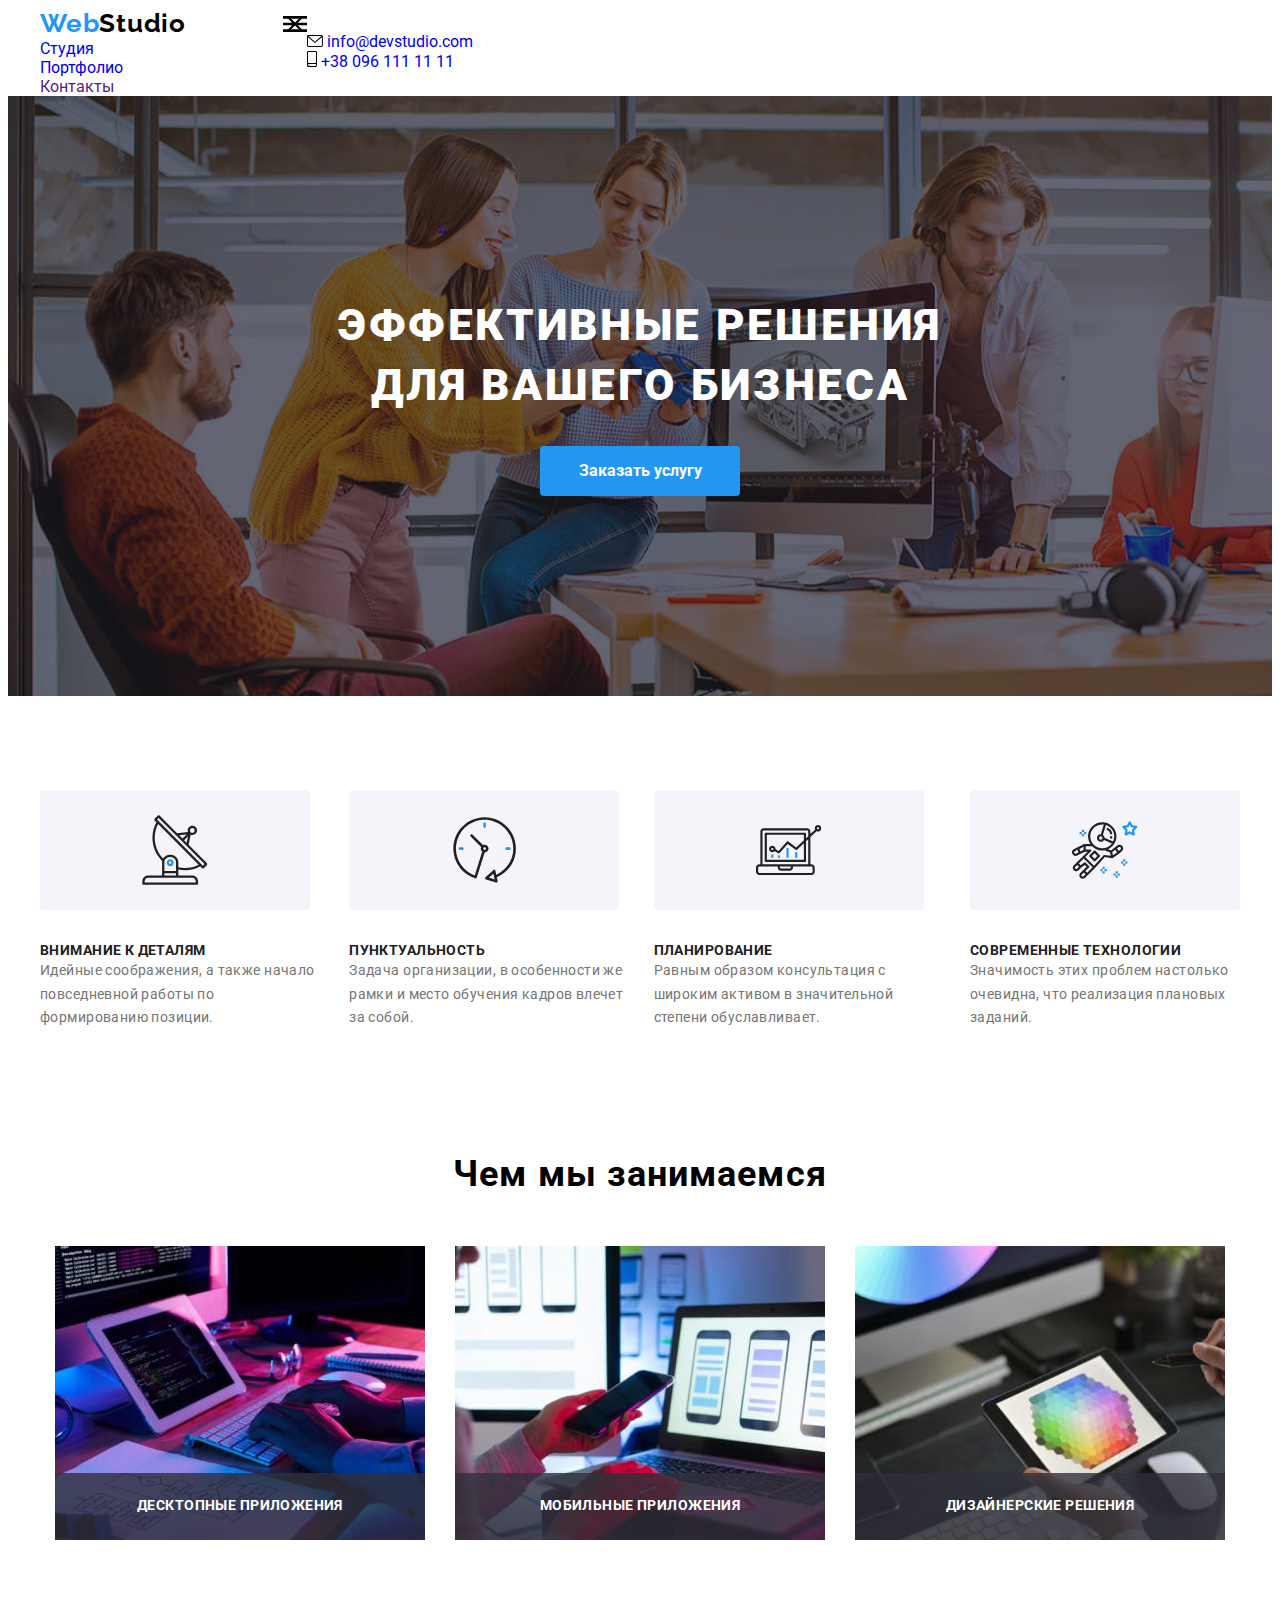
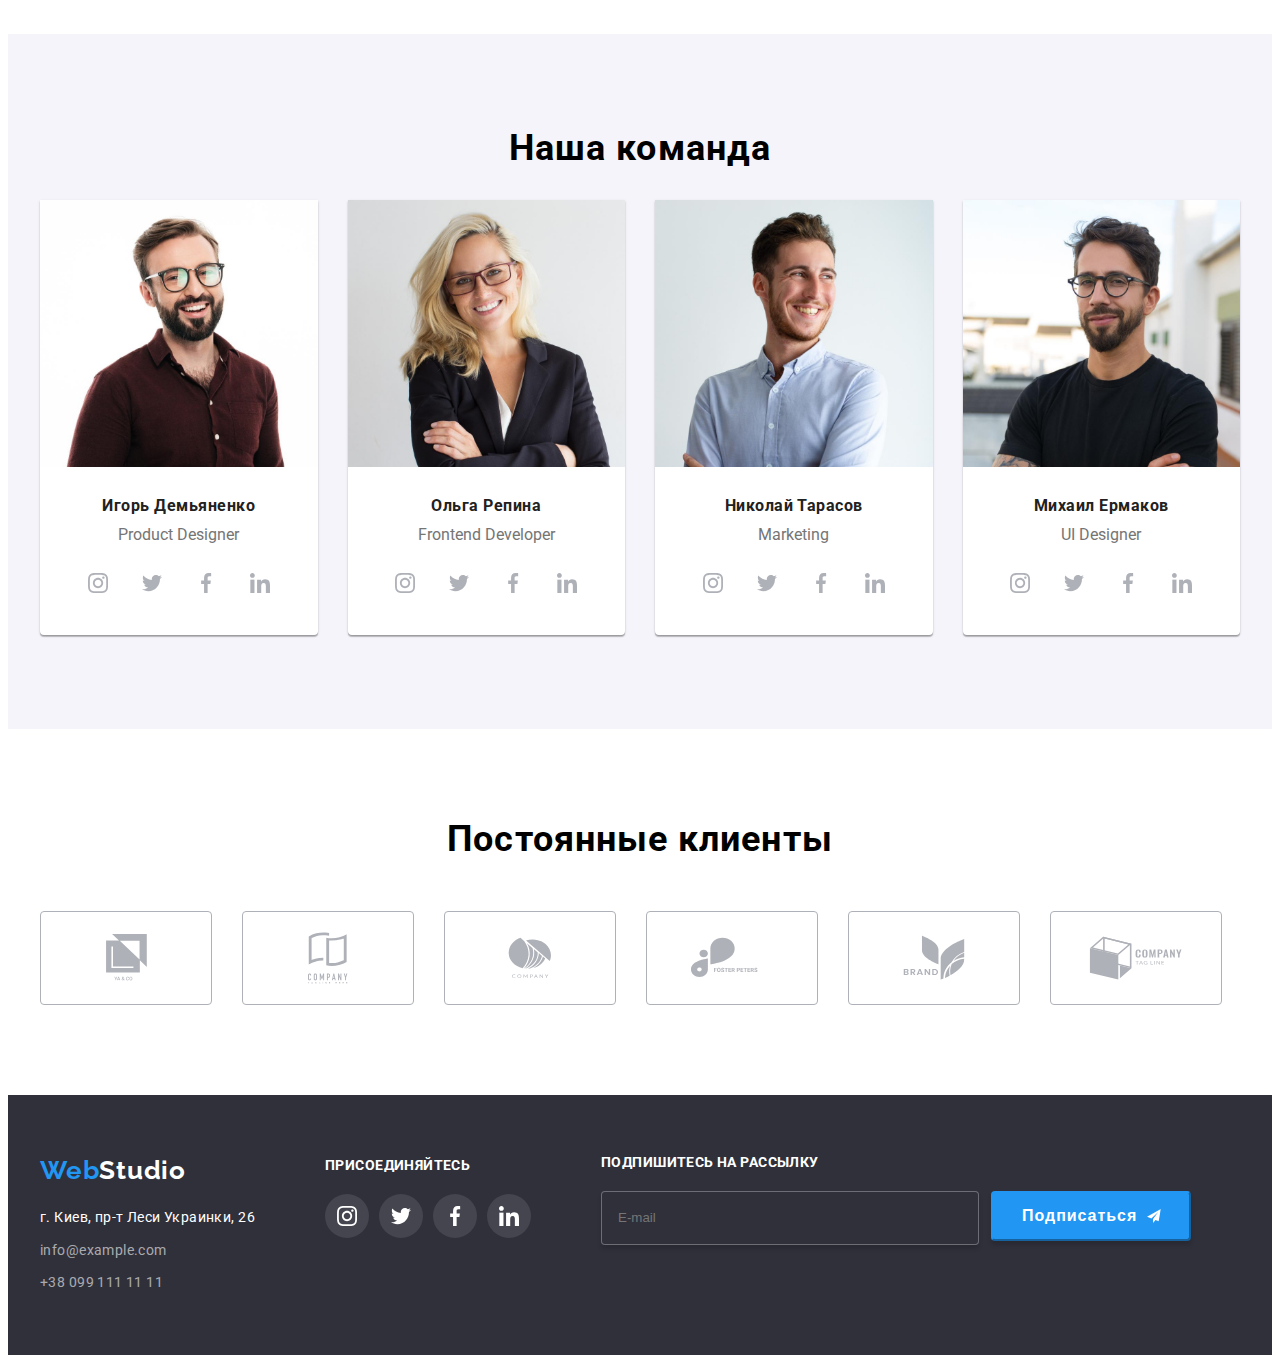
==== index.html @ 3cf82d24 "coding" ====
<!DOCTYPE html>
<html lang="ru">
<head>
    <meta charset="UTF-8">
    <meta http-equiv="X-UA-Compatible" content="IE=edge">
    <meta name="viewport" content="width=device-width, initial-scale=1.0">
    <title>Document</title>
    <link rel="preconnect" href="https://fonts.googleapis.com">
    <link rel="preconnect" href="https://fonts.gstatic.com" crossorigin>
    <link href="https://fonts.googleapis.com/css2?family=Raleway:wght@700&family=Roboto:wght@400;500;700;900&display=swap" rel="stylesheet">
    <link rel="stylesheet" href="https://cdnjs.cloudflare.com/ajax/libs/modern-normalize/1.1.0/modern-normalize.min.css" integrity="sha512-wpPYUAdjBVSE4KJnH1VR1HeZfpl1ub8YT/NKx4PuQ5NmX2tKuGu6U/JRp5y+Y8XG2tV+wKQpNHVUX03MfMFn9Q==" crossorigin="anonymous" referrerpolicy="no-referrer" />
    <link rel="stylesheet" href="./css/main.min.css">
</head>
<body>
    <header class="header">
        <div class="container">
        <nav class="navigation">
            <a href="" class="logo link">Web<span class="logo__part">Studio</span></a>
            <button type="button" class="menu-button open">
                <svg width="24" height="16" aria-label="Переключатель мобильного меню">
                    <use class="icon-cross" href="./images/symbol-defs.svg#icon-close-vector"></use>
                    <use class="icon-menu" href="./images/symbol-defs.svg#icon-menu"></use>
                </svg>
            </button>
            <ul class="site list">
                <li class="site__item"><a href="./index.html" class="current link">Студия</a></li>
                <li class="site__item"><a href="./portfolio.html" class="site__link link">Портфолио</a></li>
                <li class="site__item"><a href="" class="site__link link ">Контакты</a></li>
            </ul>
        </nav>
        <ul class="contact list">
            <li class="contact__item"><a href="mailto:info@devstudio.com" class="contact__link link">
                <svg class="contact__icon" width="16" height="12">
                    <use href="./images/symbol-defs.svg#icon-envelope-hover"></use>
                </svg>      
                info@devstudio.com</a></li>
            <li class="contact__item"><a href="tel:+380961111111" class="contact__link link">
                <svg class="contact__icon" width="10" height="16">
                    <use href="./images/symbol-defs.svg#icon-smartphone"></use>
                </svg> 
                +38 096 111 11 11</a></li>
        </ul>
    </div>
    </header>
    <main class="main">
        <section class="banner section">
            <div class="container banner__content">
                <h1 class="banner__title">Эффективные решения для вашего бизнеса</h1>
                <button type="button" class="ban-button" data-modal-open>Заказать услугу</button>
            </div>
        </section>
        <section class="benefit-section section">
            <div class="container">
                <ul class="benefits list">
                    <li class="benefits__item">
                      <div class="icon-ben">
                        <svg class="icon-ben__icon" width="65.32" height="70">
                            <use href="./images/symbol-defs.svg#icon-Group-1"></use>
                        </svg>
                      </div>
                        <h3 class="benefits__title"> Внимание к деталям</h3> 
                        <p class="benefits__description">Идейные соображения, а также начало повседневной работы по формированию позиции.</p>
                    </li>
                    <li class="benefits__item">
                        <div class="icon-ben">
                            <svg class="icon-ben__icon" width="65.32" height="70">
                                <use href="./images/symbol-defs.svg#icon-clock-1-1-1"></use>
                            </svg>
                          </div>
                        <h3 class="benefits__title">Пунктуальность</h3>
                        <p class="benefits__description">Задача организации, в особенности же рамки и место обучения кадров влечет за собой.</p>
                    </li>
                    <li class="benefits__item">
                        <div class="icon-ben">
                            <svg class="icon-ben__icon" width="65.32" height="70">
                                <use href="./images/symbol-defs.svg#icon-diagram-1-3-2"></use>
                            </svg>
                          </div>
                        <h3 class="benefits__title">Планирование</h3>
                        <p class="benefits__description">Равным образом консультация с широким активом в значительной степени обуславливает.</p>
                    </li>
                    <li class="benefits__item">
                        <div class="icon-ben">
                            <svg class="icon-ben__icon" width="65.32" height="70">
                                <use href="./images/symbol-defs.svg#icon-astronaut-1-2-1"></use>
                            </svg>
                          </div>
                        <h3 class="benefits__title">Современные технологии</h3>
                        <p class="benefits__description">Значимость этих проблем настолько очевидна, что реализация плановых заданий.</p>
                    </li>
                </ul>
            </div>
        </section>
        <section class="working-area section">
            <div class="container">
                <h2 class="working-area__title">Чем мы занимаемся</h2>
                <ul class="work list">
                    <li class="work__item"><img src="./images/about_img_1.jpg" alt="Work photo" width="370">
                    <p class="work__text">
                        ДЕСКТОПНЫЕ ПРИЛОЖЕНИЯ
                    </p>
                    </li>
                    <li class="work__item"><img src="./images/about_img_2.jpg" alt="Work photo" width="370">
                        <p class="work__text">
                            МОБИЛЬНЫЕ ПРИЛОЖЕНИЯ
                        </p>
                    </li>
                    <li class="work__item"><img src="./images/about_img_3.jpg" alt="Work photo" width="370">
                        <p class="work__text">
                            ДИЗАЙНЕРСКИЕ РЕШЕНИЯ
                        </p>
                    </li>
                </ul>
            </div>
        </section>
        <section class="workers section">
            <div class="container">
                <h2 class="workers__title">Наша команда</h2>
                <ul class="worker list">
                    <li class="worker__item">
                        <img src="./images/product_des_img.jpg" alt="worker photo" width="270">
                        <h3 class="worker__name">Игорь Демьяненко</h3>
                        <p class="worker__position">Product Designer</p>
                        <ul class="worker-soc list">
                            <li class="worker-soc__item">
                                <a href="" class="worker-soc__link link">
                                    <svg class="worker-soc__icon" width="20" height="20">
                                        <use href="./images/symbol-defs.svg#icon-instagram"></use>
                                    </svg>
                                </a>
                            </li>
                            <li class="worker-soc__item"><a href="" class="worker-soc__link link">
                                <svg class="worker-soc__icon" width="20" height="20">
                                    <use href="./images/symbol-defs.svg#icon-twitter"></use>
                                </svg>
                            </a></li>
                            <li class="worker-soc__item"><a href="" class="worker-soc__link link">
                                <svg class="worker-soc__icon" width="20" height="20">
                                    <use href="./images/symbol-defs.svg#icon-facebook"></use>
                                </svg>
                            </a></li>
                            <li class="worker-soc__item"><a href="" class="worker-soc__link link">
                                <svg class="worker-soc__icon" width="20" height="20">
                                    <use href="./images/symbol-defs.svg#icon-linkedin"></use>
                                </svg>
                            </a></li>
                        </ul>
                    </li>
                    <li class="worker__item">
                        <img src="./images/frontend_img.jpg" alt="worker photo" width="270">
                        <h3 class="worker__name">Ольга Репина</h3>
                        <p class="worker__position">Frontend Developer</p>
                        <ul class="worker-soc list">
                            <li class="worker-soc__item">
                                <a href="" class="worker-soc__link link">
                                    <svg class="worker-soc__icon" width="20" height="20">
                                        <use href="./images/symbol-defs.svg#icon-instagram"></use>
                                    </svg>
                                </a>
                            </li>
                            <li class="worker-soc__item"><a href="" class="worker-soc__link link">
                                <svg class="worker-soc__icon" width="20" height="20">
                                    <use href="./images/symbol-defs.svg#icon-twitter"></use>
                                </svg>
                            </a></li>
                            <li class="worker-soc__item"><a href="" class="worker-soc__link link">
                                <svg class="worker-soc__icon" width="20" height="20">
                                    <use href="./images/symbol-defs.svg#icon-facebook"></use>
                                </svg>
                            </a></li>
                            <li class="worker-soc__item"><a href="" class="worker-soc__link link">
                                <svg class="worker-soc__icon" width="20" height="20">
                                    <use href="./images/symbol-defs.svg#icon-linkedin"></use>
                                </svg>
                            </a></li>
                        </ul>
                    </li>
                    <li class="worker__item">
                        <img src="./images/marketing_img.jpg" alt="worker photo" width="270">
                        <h3 class="worker__name">Николай Тарасов</h3>
                        <p class="worker__position">Marketing</p>
                        <ul class="worker-soc list">
                            <li class="worker-soc__item">
                                <a href="" class="worker-soc__link link">
                                    <svg class="worker-soc__icon" width="20" height="20">
                                        <use href="./images/symbol-defs.svg#icon-instagram"></use>
                                    </svg>
                                </a>
                            </li>
                            <li class="worker-soc__item"><a href="" class="worker-soc__link link">
                                <svg class="worker-soc__icon" width="20" height="20">
                                    <use href="./images/symbol-defs.svg#icon-twitter"></use>
                                </svg>
                            </a></li>
                            <li class="worker-soc__item"><a href="" class="worker-soc__link link">
                                <svg class="worker-soc__icon" width="20" height="20">
                                    <use href="./images/symbol-defs.svg#icon-facebook"></use>
                                </svg>
                            </a></li>
                            <li class="worker-soc__item"><a href="" class="worker-soc__link link">
                                <svg class="worker-soc__icon" width="20" height="20">
                                    <use href="./images/symbol-defs.svg#icon-linkedin"></use>
                                </svg>
                            </a></li>
                        </ul>
                    </li>
                    <li class="worker__item">
                        <img src="./images/ui_des_img.jpg" alt="worker photo" width="270">
                        <h3 class="worker__name">Михаил Ермаков</h3>
                        <p class="worker__position">UI Designer</p>
                        <ul class="worker-soc list">
                            <li class="worker-soc__item">
                                <a href="" class="worker-soc__link link">
                                    <svg class="worker-soc__icon" width="20" height="20">
                                        <use href="./images/symbol-defs.svg#icon-instagram"></use>
                                    </svg>
                                </a>
                            </li>
                            <li class="worker-soc__item"><a href="" class="worker-soc__link link">
                                <svg class="worker-soc__icon" width="20" height="20">
                                    <use href="./images/symbol-defs.svg#icon-twitter"></use>
                                </svg>
                            </a></li>
                            <li class="worker-soc__item"><a href="" class="worker-soc__link link">
                                <svg class="worker-soc__icon" width="20" height="20">
                                    <use href="./images/symbol-defs.svg#icon-facebook"></use>
                                </svg>
                            </a></li>
                            <li class="worker-soc__item"><a href="" class="worker-soc__link link">
                                <svg class="worker-soc__icon" width="20" height="20">
                                    <use href="./images/symbol-defs.svg#icon-linkedin"></use>
                                </svg>
                            </a></li>
                        </ul>
                    </li>
                </ul>
            </div>
        </section>
        <section class="all-clients section">
            <div class="container">
                <h2 class="all-clients__title">Постоянные клиенты</h2>
                <ul class="clients list">
                    <li class="clients__item">
                        <a href="" class="clients__link link">
                            <svg class="clients__icon" width="41" height="46.7">
                                <use href="./images/symbol-defs.svg#icon-group-2-1"></use>
                            </svg>
                        </a>
                    </li>
                    <li class="clients__item">
                        <a href="" class="clients__link link">
                            <svg class="clients__icon" width="40" height="52">
                                <use href="./images/symbol-defs.svg#icon-group-3-1"></use>
                            </svg>
                        </a>
                    </li>
                    <li class="clients__item">
                        <a href="" class="clients__link link">
                            <svg class="clients__icon" width="43.46" height="41.18">
                                <use href="./images/symbol-defs.svg#icon-group-4-1"></use>
                            </svg>
                        </a>
                    </li>
                    <li class="clients__item">
                        <a href="" class="clients__link link">
                            <svg class="clients__icon" width="84.44" height="40.62">
                                <use href="./images/symbol-defs.svg#icon-group-5-1"></use>
                            </svg>
                        </a>
                    </li>
                    <li class="clients__item">
                        <a href="" class="clients__link link">
                            <svg class="clients__icon" width="62.54" height="45.43">
                                <use href="./images/symbol-defs.svg#icon-group-6-1"></use>
                            </svg>
                        </a>
                    </li>
                    <li class="clients__item">
                        <a href="" class="clients__link link">
                            <svg class="clients__icon" width="93.79" height="43.93">
                                <use href="./images/symbol-defs.svg#icon-group-7-1"></use>
                            </svg>
                        </a>
                    </li>
                </ul>
            </div>
        </section>
    </main>
    <footer class="footer">
        <div class="container">
            <div>
            <a href="" class="logo fotlog link">Web<span class="logo__down link">Studio</span></a>
            <address class="footer__contact">
                <ul class="down list">
                    <li class="down__item"><a href="https://maps.app.goo.gl/anKPkM4rWThqQy199" class="down__adress link"> г. Киев, пр-т Леси Украинки, 26</a></li>
                    <li class="down__item"><a href="mailto:info@example.com" class="down__link link">info@example.com</a></li>
                    <li class="down__item"><a href="tel:+380991111111" class="down__link link">+38 099 111 11 11</a> </li>
                </ul>
            </address>
            </div>
            <div class="foot-soc"> 
                <p class="foot-soc__title">присоединяйтесь</p>  
                <ul class="fsoc list">
                    <li class="fsoc__item">
                        <a href="" class="fsoc__link link">
                            <svg class="fsoc__icon" width="20" height="20">
                                <use href="./images/symbol-defs.svg#icon-instagram"></use>
                            </svg>
                        </a>
                    </li>
                    <li class="fsoc__item">
                        <a href="" class="fsoc__link link">
                            <svg class="fsoc__icon" width="20" height="20">
                                <use href="./images/symbol-defs.svg#icon-twitter"></use>
                            </svg>
                        </a>
                    </li>
                    <li class="fsoc__item">
                        <a href="" class="fsoc__link link">
                            <svg class="fsoc__icon" width="20" height="20">
                                <use href="./images/symbol-defs.svg#icon-facebook"></use>
                            </svg>
                        </a>
                    </li>
                    <li class="fsoc__item">
                        <a href="" class="fsoc__link link">
                            <svg class="fsoc__icon" width="20" height="20">
                                <use href="./images/symbol-defs.svg#icon-linkedin"></use>
                            </svg>
                        </a>
                    </li>
                </ul>
             </div>
             <form class="sign-up"> 
                <p class="sign-up__name">Подпишитесь на рассылку</p>
                <div class="sign">
                        <input type="email" class="sign__email" name="sent-email" id="sent-email" placeholder="E-mail" required>    
                        <button type="submit" class="sign__button"> Подписаться
                            <svg class="sign__icon" width="24" height="24">
                                <use href="./images/symbol-defs.svg#icon-icon-send"></use>
                            </svg>
                        </button>
                </div>
             </form>
        </div>
    </footer>
    <div class="backdrop is-hidden" data-modal>
        <div class="modal">
            <p class="modal-title">Оставьте свои данные, мы вам перезвоним</p>
            <button type="button" class="modal-close" data-modal-close>
                <svg class="icon-close" width="11" height="11">
                    <use href="./images/symbol-defs.svg#icon-close-vector"></use>
                </svg>
            </button>
            <form class="modal-form">
                <div class="modal-field">
                    <label for="name" class="lab-text-name"> Имя</label>
                    <div class="input-wrap">
                        <input type="text" class="modal-input" name="name" id="name">
                        <svg class="input-icon" width="18" height="18">
                            <use href="./images/symbol-defs.svg#icon-person-black"></use>
                        </svg>
                    </div>
                </div>

                <div class="modal-form modal-field">
                    <label for="tel" class="lab-text-name">Телефон</label>
                    <div class="input-wrap">
                        <input type="tel" class="modal-input" name="tel" id="tel" required>
                    <svg class="input-icon" width="18" height="18">
                        <use href="./images/symbol-defs.svg#icon-phone-black"></use>
                    </svg>
                    </div>
                </div>
                <div class="modal-form modal-field">
                    <label for="email" class="lab-text-name">Почта</label>
                    <div class="input-wrap">
                        <input type="email" class="modal-input" name="email" id="email" required>
                        <svg class="input-icon" width="18" height="18">
                            <use href="./images/symbol-defs.svg#icon-email-black"></use>
                        </svg>
                    </div>  
                </div>
                <div class="modal-form modal-com">
                    <label for="comment" class="lab-text-name">Комментарий </label>
                <textarea  class="modal-input-coment" name="comment" id="comment" placeholder="Введите текст"></textarea>
                </div>
                <div class="modal-form modal-check-box">
                    <input type="checkbox"
                    name="policy"
                    id="policy"
                    value="policy"
                    class="modal-check">
                    <label for="policy" class="check-text">Соглашаюсь с рассылкой и принимаю  <a href="" class="policy-doc"> Условия договора</a> </label>
                </div>
                <button type="submit" class="send-button"> Отправить</button>
            </form>
        </div>
    </div>
    <script src="./js/modal.js"></script>
</body>
</html>
---- css/main.min.css ----
.modal-title,.case__name,.kind__button,.worker__name,.benefits__title{color:#212121}.sign__email,.sign-up__name,.foot-soc__title,.down__adress,.logo,.logo__down,.labor__text,.kind__button:hover,.kind__button:focus,.work__text,.ban-button,.banner__title{color:#fff}.policy-doc,.down__link:hover,.down__link:focus,.down__adress:hover,.down__adress:focus,.fotlog,.logo{color:#2196f3}.lab-text-name,.check-text,.case__type,.worker__position,.benefits__description{color:#757575}.logo__part{color:#000}.modal-check:checked+.check-text::before,.fsoc__link:hover,.kind__button:hover,.kind__button:focus,.worker-soc__link:hover,.ban-button{background-color:#2196f3}.kind__button,.workers,.icon-ben{background-color:#f5f4fa}.modal,.worker__item{background:#fff}.kind__button,.ban-button{margin-left:auto;margin-right:auto;display:flex;align-items:center;justify-content:center;text-align:center;border-radius:4px;border:none;cursor:pointer;font-size:16px}.send-button,.sign__button{display:flex;justify-content:center;align-items:center;margin-left:auto;margin-right:auto;border-radius:4px;font-size:16px;flex-shrink:1;width:200px;height:50px;background:#2196f3;border-color:#2196f3;font-weight:700;line-height:1.88;letter-spacing:.06em;color:#fff}.all-clients__title,.workers__title,.working-area__title{font-weight:700;font-size:28px;line-height:1.16;text-align:center;letter-spacing:.03em;color:var(--second-title-color);margin-bottom:30px}.check-text,.modal-close,.fsoc__link,.down__link,.down__adress,.clients__link,.worker-soc__link,.worker-soc,.work__text{display:flex;align-items:center;justify-content:center}.kind,.clients,.working-area__title,.banner__title,.container{margin-left:auto;margin-right:auto}body{font-family:"Roboto",sans-serif}p,h1,h2,h3{margin:0}ul{margin:0;padding-left:0}.list{list-style:none}.link{text-decoration:none}img{display:block;max-width:100%;height:auto;width:100%}.container{padding-left:15px;padding-right:15px}@media screen and (min-width: 1200px){.container{max-width:1200px}}.section{padding-top:60px;padding-bottom:60px}@media screen and (min-width: 1200px){.section{padding-top:94px;padding-bottom:94px}}@media screen and (min-width: 1200px){.header>.container{display:flex;align-items:center}}.menu-button{display:inline-flex;margin:0;padding:0;border:none;background-color:rgba(0,0,0,0)}.menu-button .icon-cross{display:none}.menu-button.open .icon-cross{display:block}.logo{display:inline-block;align-items:center;justify-content:center;margin-right:93px;margin-bottom:0;font-family:"Raleway",sans-serif;font-style:normal;font-weight:700;font-size:26px;line-height:1.19}.main>.container{display:flex}.banner{padding-top:118px;padding-bottom:118px;background-image:linear-gradient(rgba(47, 48, 58, 0.4), rgba(47, 48, 58, 0.4)),url(../images/banner.jpg)}@media screen and (min-width: 1200px){.banner{padding-top:200px;padding-bottom:200px;background-image:linear-gradient(rgba(47, 48, 58, 0.4), rgba(47, 48, 58, 0.4)),url(../images/banner.jpg)}}.banner__content{align-items:center}.banner__title{max-width:360px;font-weight:900;font-size:26px;line-height:1.62;text-align:center;letter-spacing:.06em;text-transform:uppercase;margin-bottom:30px}@media screen and (min-width: 1200px){.banner__title{max-width:696px;font-size:44px;line-height:1.36;justify-content:center}}.ban-button{padding:10px 32px;font-family:inherit;font-weight:700;line-height:2.5;min-width:200px;height:50px}.benefits{display:block}@media screen and (min-width: 1200px){.benefits{display:flex}}.benefits__item:not(:last-child){margin-bottom:30px}@media screen and (min-width: 1200px){.benefits__item:not(:last-child){margin-right:30px}}.icon-ben{width:450px;height:120px;border-radius:4px;margin-bottom:30px;display:flex;align-items:center;justify-content:center}@media screen and (min-width: 1200px){.icon-ben{width:270px;height:120px}}.benefits__title{display:block;justify-content:center;text-align:center;font-weight:700;font-size:14px;line-height:1.14;letter-spacing:.03em;text-transform:uppercase;margin-bottom:10px}@media screen and (min-width: 1200px){.benefits__title{display:inline}}.benefits__description{font-weight:400;font-size:14px;line-height:1.71;letter-spacing:.03em}@media screen and (min-width: 1200px){.benefits__description{margin-bottom:0}}.working-area{display:none}@media screen and (min-width: 1200px){.working-area{display:flex;padding-top:0}}.working-area__title{justify-content:center}@media screen and (min-width: 1200px){.working-area__title{font-size:36px;margin-bottom:50px}}.work{display:flex;align-items:center;margin:0}.work__item{position:relative}.work__item:not(:last-child){margin-right:30px}.work__text{position:absolute;height:23%;width:100%;bottom:0;left:0;font-weight:700;font-size:14px;line-height:1.14;letter-spacing:.03em;text-align:center;background:rgba(47,48,58,.8)}.worker{display:block;align-items:center}@media screen and (min-width: 1200px){.worker{display:flex;align-items:center;margin:0}}.worker__item{box-shadow:0px 1px 3px rgba(0,0,0,.12),0px 1px 1px rgba(0,0,0,.14),0px 2px 1px rgba(0,0,0,.2);border-radius:0px 0px 4px 4px}.worker__item:not(:last-child){margin-bottom:30px}@media screen and (min-width: 1200px){.worker__item:not(:last-child){margin-right:30px;margin-bottom:0}}.worker-soc{gap:10px;padding-bottom:30px}.worker-soc__link{width:44px;height:44px;border-radius:50%;transition:background-color 250ms cubic-bezier(0.4, 0, 0.2, 1)}.worker-soc__icon{fill:#afb1b8;transition:fill 250ms cubic-bezier(0.4, 0, 0.2, 1)}.worker-soc__link:hover .worker-soc__icon{fill:#fff}@media screen and (min-width: 1200px){.workers__title{font-size:36px}}.worker__name{font-size:16px;line-height:1.18;text-align:center;letter-spacing:.03em;padding-top:30px;margin-bottom:10px}.worker__position{font-size:16px;line-height:1.18;text-align:center;margin-bottom:16px}@media screen and (min-width: 1200px){.all-clients{padding-top:90px;padding-bottom:90px}}.clients{display:flex;flex-wrap:wrap;gap:30px}@media screen and (min-width: 1200px){.clients{display:flex;gap:30px}}.clients__link{width:210px;height:92px;border:1px solid #afb1b8;border-radius:4px;transition:border-color 250ms cubic-bezier(0.4, 0, 0.2, 1)}.clients__link:hover{border-color:#2196f3}@media screen and (min-width: 1200px){.clients__link{width:170px}}.clients__icon{fill:#afb1b8;transition:fill 250ms cubic-bezier(0.4, 0, 0.2, 1)}.clients__link:hover .clients__icon{fill:#2196f3}.all-clients__title{margin-bottom:30px}@media screen and (min-width: 1200px){.all-clients__title{font-size:36px;margin-bottom:50px}}.kind{display:flex;justify-content:start;flex-wrap:wrap;gap:8px;margin-bottom:40px}@media screen and (min-width: 1200px){.kind{align-items:center;justify-content:center;margin-bottom:50px}}.kind__button{padding:6px 22px;font-weight:500;font-size:16px;line-height:1.62;letter-spacing:.03em;transition:color 250ms cubic-bezier(0.4, 0, 0.2, 1),background-color 250ms cubic-bezier(0.4, 0, 0.2, 1),box-shadow 250ms cubic-bezier(0.4, 0, 0.2, 1)}.kind__button:hover,.kind__button:focus{box-shadow:0px 3px 1px rgba(0,0,0,.1),0px 1px 2px rgba(0,0,0,.08),0px 2px 2px rgba(0,0,0,.12);border-radius:4px}@media screen and (min-width: 1200px){.cases{display:flex;flex-wrap:wrap;gap:30px}}.cases__item{display:block;align-items:center;justify-content:center;width:450px}.cases__item:not(:last-child){margin-bottom:30px}@media screen and (min-width: 1200px){.cases__item{width:370px}}.labor{position:relative;overflow:hidden}.labor__text{display:flex;position:absolute;top:0;left:0;height:101%;padding:63px 24px;font-weight:400;font-size:18px;line-height:1.56;letter-spacing:.03em;background:rgba(33,150,243,.9);transform:translateY(100%);transition:transform 250ms cubic-bezier(0.4, 0, 0.2, 1),opacity 250ms cubic-bezier(0.4, 0, 0.2, 1);opacity:0}.cases__link:hover .labor__text{transform:translateY(0);opacity:1}.cases__link{display:block;align-items:center;justify-content:center;transition:box-shadow 250ms cubic-bezier(0.4, 0, 0.2, 1),transform 250ms cubic-bezier(0.4, 0, 0.2, 1)}.cases__link:hover,.cases__link:focus{cursor:pointer;box-shadow:0px 1px 1px rgba(0,0,0,.12),0px 4px 4px rgba(0,0,0,.06),1px 4px 6px rgba(0,0,0,.16)}@media screen and (min-width: 1200px){.cases__link{display:inline-block}}.case{padding:20px 24px;border-right:1px solid #eee;border-bottom:1px solid #eee;border-left:1px solid #eee}.case__name{font-size:18px;line-height:2;letter-spacing:.06em;margin-bottom:4px}.case__type{font-size:16px;line-height:1.88;letter-spacing:.03em}.footer{background-color:#2f303a;padding-top:60px;padding-bottom:60px}@media screen and (min-width: 1200px){.footer>.container{display:flex;gap:70px}}.logo,.logo__down{display:inline-block;font-family:"Raleway",sans-serif;font-weight:700;font-size:26px;line-height:1.19;letter-spacing:.03em}.fotlog{display:flex;align-items:center;justify-content:center;margin-bottom:20px;margin-right:0}@media screen and (min-width: 1200px){.fotlog{margin-bottom:20px;display:inline-block}}.down:last-child{margin-bottom:20px}@media screen and (min-width: 1200px){.down:last-child{margin-bottom:0}}.down__link,.down__adress{font-style:normal;font-size:14px;line-height:1.71;letter-spacing:.03em}@media screen and (min-width: 1200px){.down__link,.down__adress{display:inline}}.down__item:not(:last-child){margin-bottom:9px}.down__link{color:rgba(255,255,255,.6);transition:color 250ms cubic-bezier(0.4, 0, 0.2, 1)}.down__adress{transition:color 250ms cubic-bezier(0.4, 0, 0.2, 1)}.foot-soc__title{font-weight:700;font-size:14px;line-height:1.14;letter-spacing:.03em;text-transform:uppercase;display:flex;justify-content:center;align-items:center;margin-bottom:20px;margin-top:0}@media screen and (min-width: 1200px){.foot-soc__title{display:inline-block}}.fsoc{display:flex;justify-content:center;align-items:center;gap:10px}@media screen and (min-width: 1200px){.fsoc{justify-content:baseline}}.fsoc__item{border-radius:50%;background:rgba(255,255,255,.1);margin-bottom:60px}@media screen and (min-width: 1200px){.fsoc__item{margin-bottom:0}}.fsoc__link{width:44px;height:44px;border-radius:50%;transition:background-color 250ms cubic-bezier(0.4, 0, 0.2, 1)}.fsoc__icon{fill:#fff}.fsoc__link:hover .fsoc__icon{fill:#fff}@media screen and (min-width: 1200px){.sign{margin:0;display:flex}}.sign-up__name{display:flex;justify-content:center;font-weight:700;font-size:14px;line-height:1.14;letter-spacing:.03em;text-transform:uppercase;margin-bottom:20px}@media screen and (min-width: 1200px){.sign-up__name{display:block}}.sign__email{display:block;background-color:#2f303a;width:450px;height:50px;border:1px solid rgba(255,255,255,.3);box-shadow:0px 4px 4px rgba(0,0,0,.15);border-radius:4px;padding-left:16px;outline:rgba(0,0,0,0);margin-bottom:20px}@media screen and (min-width: 1200px){.sign__email{width:358px;margin-right:12px;margin-bottom:0}}.sign__button{padding:10px 28px 10px 29px;gap:10px;box-shadow:0px 4px 4px rgba(0,0,0,.15);cursor:pointer}.backdrop{position:fixed;top:0;width:100%;height:100%;background:rgba(0,0,0,.2);transition:opacity 250ms cubic-bezier(0.4, 0, 0.2, 1),visibility 250ms cubic-bezier(0.4, 0, 0.2, 1)}.is-hidden{opacity:0;visibility:hidden;pointer-events:none}.backdrop.is-hidden .modal{transform:translate(-50%, -50%) scale(0)}.modal{width:528px;height:581px;box-shadow:0px 1px 3px rgba(0,0,0,.12),0px 1px 1px rgba(0,0,0,.14),0px 2px 1px rgba(0,0,0,.2);border-radius:4px;width:500px;min-height:500px;position:absolute;top:50%;left:50%;transform:translate(-50%, -50%) scale(1);transition:transform 250ms cubic-bezier(0.4, 0, 0.2, 1);padding-left:41px;padding-right:39px;padding-top:40px;padding-bottom:40px;margin:0}.modal-title{font-weight:700;font-size:20px;line-height:1.15;text-align:center;margin-bottom:12px}.modal-close{padding:10px 9px;position:absolute;top:10px;right:10px;background:#fff;width:30px;height:30px;border-radius:50%;border:1px solid rgba(0,0,0,.1)}.modal-close:hover{cursor:pointer}.modal-field{margin-bottom:10px}.modal-input{width:100%;height:40px;border:1px solid rgba(33,33,33,.2);border-radius:4px;font-weight:400;font-size:12px;padding-left:42px;outline:rgba(0,0,0,0);transition:border-color 250ms cubic-bezier(0.4, 0, 0.2, 1),fill 250ms cubic-bezier(0.4, 0, 0.2, 1)}.modal-input:focus{border-color:#2196f3}.modal-input:focus+.input-icon{fill:#2196f3}.modal-input-coment{width:100%;height:120px;border:1px solid rgba(33,33,33,.2);border-radius:4px;padding:12px 16px;resize:none;outline:rgba(0,0,0,0);transition:border-color 250ms cubic-bezier(0.4, 0, 0.2, 1)}.modal-input-coment:focus{border-color:#2196f3}.modal-input-coment::placeholder{font-weight:400;font-size:12px;line-height:1.16;letter-spacing:.01em;color:rgba(117,117,117,.5)}.input-wrap{position:relative}.input-icon{position:absolute;left:12px;top:40%;transform:translateY(-50%)}.modal-input-coment{display:block}.modal-com{margin-bottom:20px}.modal-check-box{margin-bottom:30px}.check-text{font-weight:400;font-size:14px;line-height:1.71;margin-bottom:30px}.check-text::before{content:"";display:inline-block;margin-right:8px;width:16px;height:15px;border:2px solid #212121}.modal-check{position:absolute;white-space:nowrap;width:1px;height:1px;overflow:hidden;border:0;padding:0;clip:rect(0 0 0 0);clip-path:inset(50%);margin:-1px}.modal-check:checked+.check-text::before{border:none;background-image:url(../images/check.svg);background-repeat:no-repeat;background-position:center}.policy-doc{margin-left:3px}.lab-text-name{display:block;margin-bottom:4px;font-weight:400;font-size:12px;line-height:1.16;letter-spacing:.01em}.send-button{padding:10px 55px;transition:box-shadow 250ms cubic-bezier(0.4, 0, 0.2, 1)}.send-button:focus,.send-button:hover{box-shadow:0px 4px 4px rgba(0,0,0,.25)}/*# sourceMappingURL=main.min.css.map */
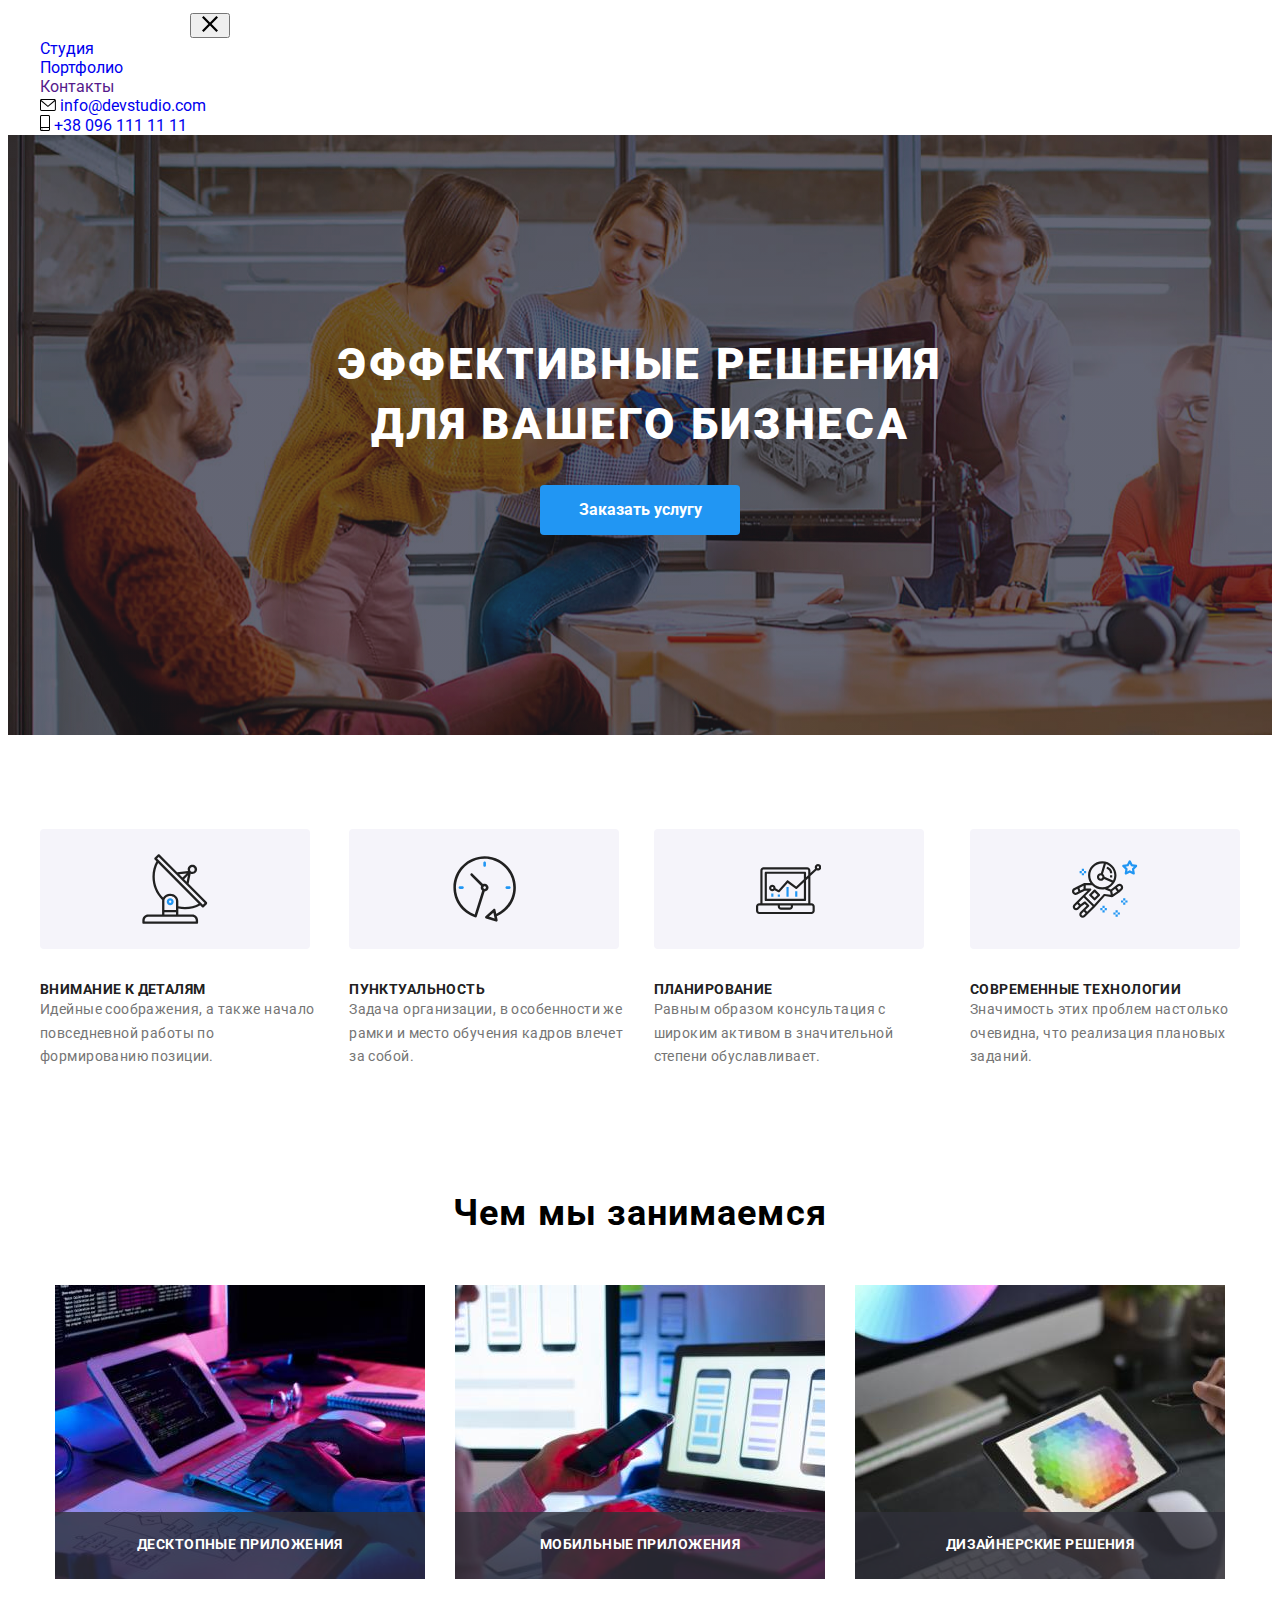
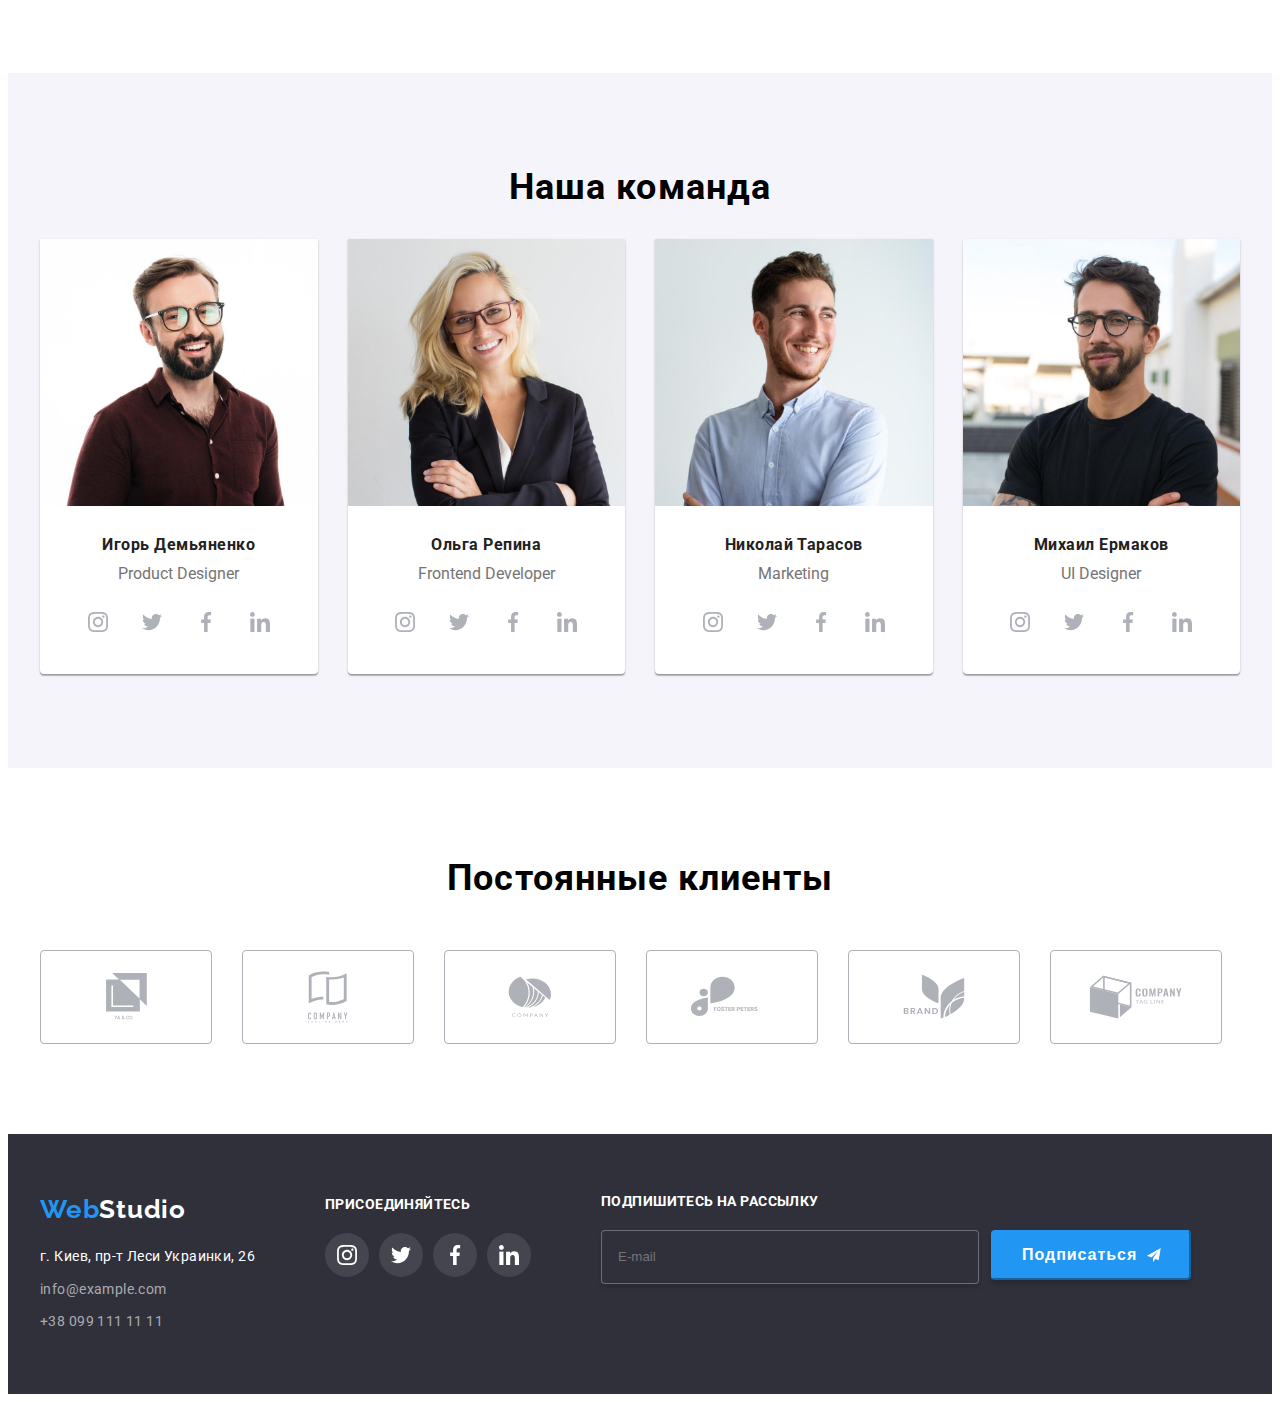
==== commit 740161a8: "coding" ====
--- a/index.html
+++ b/index.html
@@ -16,10 +16,11 @@
         <div class="container">
         <nav class="navigation">
             <a href="" class="logo link">Web<span class="logo__part">Studio</span></a>
+            <!-- <div></div> -->
             <button type="button" class="menu-button open">
                 <svg width="24" height="16" aria-label="Переключатель мобильного меню">
                     <use class="icon-cross" href="./images/symbol-defs.svg#icon-close-vector"></use>
-                    <use class="icon-menu" href="./images/symbol-defs.svg#icon-menu"></use>
+                    <!-- <use class="icon-menu" href="./images/symbol-defs.svg#icon-menu"></use> -->
                 </svg>
             </button>
             <ul class="site list">
@@ -40,6 +41,7 @@
                 </svg> 
                 +38 096 111 11 11</a></li>
         </ul>
+    <!-- </nav> -->
     </div>
     </header>
     <main class="main">
--- a/css/main.min.css
+++ b/css/main.min.css
@@ -1 +1 @@
-.modal-title,.case__name,.kind__button,.worker__name,.benefits__title{color:#212121}.sign__email,.sign-up__name,.foot-soc__title,.down__adress,.logo,.logo__down,.labor__text,.kind__button:hover,.kind__button:focus,.work__text,.ban-button,.banner__title{color:#fff}.policy-doc,.down__link:hover,.down__link:focus,.down__adress:hover,.down__adress:focus,.fotlog,.logo{color:#2196f3}.lab-text-name,.check-text,.case__type,.worker__position,.benefits__description{color:#757575}.logo__part{color:#000}.modal-check:checked+.check-text::before,.fsoc__link:hover,.kind__button:hover,.kind__button:focus,.worker-soc__link:hover,.ban-button{background-color:#2196f3}.kind__button,.workers,.icon-ben{background-color:#f5f4fa}.modal,.worker__item{background:#fff}.kind__button,.ban-button{margin-left:auto;margin-right:auto;display:flex;align-items:center;justify-content:center;text-align:center;border-radius:4px;border:none;cursor:pointer;font-size:16px}.send-button,.sign__button{display:flex;justify-content:center;align-items:center;margin-left:auto;margin-right:auto;border-radius:4px;font-size:16px;flex-shrink:1;width:200px;height:50px;background:#2196f3;border-color:#2196f3;font-weight:700;line-height:1.88;letter-spacing:.06em;color:#fff}.all-clients__title,.workers__title,.working-area__title{font-weight:700;font-size:28px;line-height:1.16;text-align:center;letter-spacing:.03em;color:var(--second-title-color);margin-bottom:30px}.check-text,.modal-close,.fsoc__link,.down__link,.down__adress,.clients__link,.worker-soc__link,.worker-soc,.work__text{display:flex;align-items:center;justify-content:center}.kind,.clients,.working-area__title,.banner__title,.container{margin-left:auto;margin-right:auto}body{font-family:"Roboto",sans-serif}p,h1,h2,h3{margin:0}ul{margin:0;padding-left:0}.list{list-style:none}.link{text-decoration:none}img{display:block;max-width:100%;height:auto;width:100%}.container{padding-left:15px;padding-right:15px}@media screen and (min-width: 1200px){.container{max-width:1200px}}.section{padding-top:60px;padding-bottom:60px}@media screen and (min-width: 1200px){.section{padding-top:94px;padding-bottom:94px}}@media screen and (min-width: 1200px){.header>.container{display:flex;align-items:center}}.menu-button{display:inline-flex;margin:0;padding:0;border:none;background-color:rgba(0,0,0,0)}.menu-button .icon-cross{display:none}.menu-button.open .icon-cross{display:block}.logo{display:inline-block;align-items:center;justify-content:center;margin-right:93px;margin-bottom:0;font-family:"Raleway",sans-serif;font-style:normal;font-weight:700;font-size:26px;line-height:1.19}.main>.container{display:flex}.banner{padding-top:118px;padding-bottom:118px;background-image:linear-gradient(rgba(47, 48, 58, 0.4), rgba(47, 48, 58, 0.4)),url(../images/banner.jpg)}@media screen and (min-width: 1200px){.banner{padding-top:200px;padding-bottom:200px;background-image:linear-gradient(rgba(47, 48, 58, 0.4), rgba(47, 48, 58, 0.4)),url(../images/banner.jpg)}}.banner__content{align-items:center}.banner__title{max-width:360px;font-weight:900;font-size:26px;line-height:1.62;text-align:center;letter-spacing:.06em;text-transform:uppercase;margin-bottom:30px}@media screen and (min-width: 1200px){.banner__title{max-width:696px;font-size:44px;line-height:1.36;justify-content:center}}.ban-button{padding:10px 32px;font-family:inherit;font-weight:700;line-height:2.5;min-width:200px;height:50px}.benefits{display:block}@media screen and (min-width: 1200px){.benefits{display:flex}}.benefits__item:not(:last-child){margin-bottom:30px}@media screen and (min-width: 1200px){.benefits__item:not(:last-child){margin-right:30px}}.icon-ben{width:450px;height:120px;border-radius:4px;margin-bottom:30px;display:flex;align-items:center;justify-content:center}@media screen and (min-width: 1200px){.icon-ben{width:270px;height:120px}}.benefits__title{display:block;justify-content:center;text-align:center;font-weight:700;font-size:14px;line-height:1.14;letter-spacing:.03em;text-transform:uppercase;margin-bottom:10px}@media screen and (min-width: 1200px){.benefits__title{display:inline}}.benefits__description{font-weight:400;font-size:14px;line-height:1.71;letter-spacing:.03em}@media screen and (min-width: 1200px){.benefits__description{margin-bottom:0}}.working-area{display:none}@media screen and (min-width: 1200px){.working-area{display:flex;padding-top:0}}.working-area__title{justify-content:center}@media screen and (min-width: 1200px){.working-area__title{font-size:36px;margin-bottom:50px}}.work{display:flex;align-items:center;margin:0}.work__item{position:relative}.work__item:not(:last-child){margin-right:30px}.work__text{position:absolute;height:23%;width:100%;bottom:0;left:0;font-weight:700;font-size:14px;line-height:1.14;letter-spacing:.03em;text-align:center;background:rgba(47,48,58,.8)}.worker{display:block;align-items:center}@media screen and (min-width: 1200px){.worker{display:flex;align-items:center;margin:0}}.worker__item{box-shadow:0px 1px 3px rgba(0,0,0,.12),0px 1px 1px rgba(0,0,0,.14),0px 2px 1px rgba(0,0,0,.2);border-radius:0px 0px 4px 4px}.worker__item:not(:last-child){margin-bottom:30px}@media screen and (min-width: 1200px){.worker__item:not(:last-child){margin-right:30px;margin-bottom:0}}.worker-soc{gap:10px;padding-bottom:30px}.worker-soc__link{width:44px;height:44px;border-radius:50%;transition:background-color 250ms cubic-bezier(0.4, 0, 0.2, 1)}.worker-soc__icon{fill:#afb1b8;transition:fill 250ms cubic-bezier(0.4, 0, 0.2, 1)}.worker-soc__link:hover .worker-soc__icon{fill:#fff}@media screen and (min-width: 1200px){.workers__title{font-size:36px}}.worker__name{font-size:16px;line-height:1.18;text-align:center;letter-spacing:.03em;padding-top:30px;margin-bottom:10px}.worker__position{font-size:16px;line-height:1.18;text-align:center;margin-bottom:16px}@media screen and (min-width: 1200px){.all-clients{padding-top:90px;padding-bottom:90px}}.clients{display:flex;flex-wrap:wrap;gap:30px}@media screen and (min-width: 1200px){.clients{display:flex;gap:30px}}.clients__link{width:210px;height:92px;border:1px solid #afb1b8;border-radius:4px;transition:border-color 250ms cubic-bezier(0.4, 0, 0.2, 1)}.clients__link:hover{border-color:#2196f3}@media screen and (min-width: 1200px){.clients__link{width:170px}}.clients__icon{fill:#afb1b8;transition:fill 250ms cubic-bezier(0.4, 0, 0.2, 1)}.clients__link:hover .clients__icon{fill:#2196f3}.all-clients__title{margin-bottom:30px}@media screen and (min-width: 1200px){.all-clients__title{font-size:36px;margin-bottom:50px}}.kind{display:flex;justify-content:start;flex-wrap:wrap;gap:8px;margin-bottom:40px}@media screen and (min-width: 1200px){.kind{align-items:center;justify-content:center;margin-bottom:50px}}.kind__button{padding:6px 22px;font-weight:500;font-size:16px;line-height:1.62;letter-spacing:.03em;transition:color 250ms cubic-bezier(0.4, 0, 0.2, 1),background-color 250ms cubic-bezier(0.4, 0, 0.2, 1),box-shadow 250ms cubic-bezier(0.4, 0, 0.2, 1)}.kind__button:hover,.kind__button:focus{box-shadow:0px 3px 1px rgba(0,0,0,.1),0px 1px 2px rgba(0,0,0,.08),0px 2px 2px rgba(0,0,0,.12);border-radius:4px}@media screen and (min-width: 1200px){.cases{display:flex;flex-wrap:wrap;gap:30px}}.cases__item{display:block;align-items:center;justify-content:center;width:450px}.cases__item:not(:last-child){margin-bottom:30px}@media screen and (min-width: 1200px){.cases__item{width:370px}}.labor{position:relative;overflow:hidden}.labor__text{display:flex;position:absolute;top:0;left:0;height:101%;padding:63px 24px;font-weight:400;font-size:18px;line-height:1.56;letter-spacing:.03em;background:rgba(33,150,243,.9);transform:translateY(100%);transition:transform 250ms cubic-bezier(0.4, 0, 0.2, 1),opacity 250ms cubic-bezier(0.4, 0, 0.2, 1);opacity:0}.cases__link:hover .labor__text{transform:translateY(0);opacity:1}.cases__link{display:block;align-items:center;justify-content:center;transition:box-shadow 250ms cubic-bezier(0.4, 0, 0.2, 1),transform 250ms cubic-bezier(0.4, 0, 0.2, 1)}.cases__link:hover,.cases__link:focus{cursor:pointer;box-shadow:0px 1px 1px rgba(0,0,0,.12),0px 4px 4px rgba(0,0,0,.06),1px 4px 6px rgba(0,0,0,.16)}@media screen and (min-width: 1200px){.cases__link{display:inline-block}}.case{padding:20px 24px;border-right:1px solid #eee;border-bottom:1px solid #eee;border-left:1px solid #eee}.case__name{font-size:18px;line-height:2;letter-spacing:.06em;margin-bottom:4px}.case__type{font-size:16px;line-height:1.88;letter-spacing:.03em}.footer{background-color:#2f303a;padding-top:60px;padding-bottom:60px}@media screen and (min-width: 1200px){.footer>.container{display:flex;gap:70px}}.logo,.logo__down{display:inline-block;font-family:"Raleway",sans-serif;font-weight:700;font-size:26px;line-height:1.19;letter-spacing:.03em}.fotlog{display:flex;align-items:center;justify-content:center;margin-bottom:20px;margin-right:0}@media screen and (min-width: 1200px){.fotlog{margin-bottom:20px;display:inline-block}}.down:last-child{margin-bottom:20px}@media screen and (min-width: 1200px){.down:last-child{margin-bottom:0}}.down__link,.down__adress{font-style:normal;font-size:14px;line-height:1.71;letter-spacing:.03em}@media screen and (min-width: 1200px){.down__link,.down__adress{display:inline}}.down__item:not(:last-child){margin-bottom:9px}.down__link{color:rgba(255,255,255,.6);transition:color 250ms cubic-bezier(0.4, 0, 0.2, 1)}.down__adress{transition:color 250ms cubic-bezier(0.4, 0, 0.2, 1)}.foot-soc__title{font-weight:700;font-size:14px;line-height:1.14;letter-spacing:.03em;text-transform:uppercase;display:flex;justify-content:center;align-items:center;margin-bottom:20px;margin-top:0}@media screen and (min-width: 1200px){.foot-soc__title{display:inline-block}}.fsoc{display:flex;justify-content:center;align-items:center;gap:10px}@media screen and (min-width: 1200px){.fsoc{justify-content:baseline}}.fsoc__item{border-radius:50%;background:rgba(255,255,255,.1);margin-bottom:60px}@media screen and (min-width: 1200px){.fsoc__item{margin-bottom:0}}.fsoc__link{width:44px;height:44px;border-radius:50%;transition:background-color 250ms cubic-bezier(0.4, 0, 0.2, 1)}.fsoc__icon{fill:#fff}.fsoc__link:hover .fsoc__icon{fill:#fff}@media screen and (min-width: 1200px){.sign{margin:0;display:flex}}.sign-up__name{display:flex;justify-content:center;font-weight:700;font-size:14px;line-height:1.14;letter-spacing:.03em;text-transform:uppercase;margin-bottom:20px}@media screen and (min-width: 1200px){.sign-up__name{display:block}}.sign__email{display:block;background-color:#2f303a;width:450px;height:50px;border:1px solid rgba(255,255,255,.3);box-shadow:0px 4px 4px rgba(0,0,0,.15);border-radius:4px;padding-left:16px;outline:rgba(0,0,0,0);margin-bottom:20px}@media screen and (min-width: 1200px){.sign__email{width:358px;margin-right:12px;margin-bottom:0}}.sign__button{padding:10px 28px 10px 29px;gap:10px;box-shadow:0px 4px 4px rgba(0,0,0,.15);cursor:pointer}.backdrop{position:fixed;top:0;width:100%;height:100%;background:rgba(0,0,0,.2);transition:opacity 250ms cubic-bezier(0.4, 0, 0.2, 1),visibility 250ms cubic-bezier(0.4, 0, 0.2, 1)}.is-hidden{opacity:0;visibility:hidden;pointer-events:none}.backdrop.is-hidden .modal{transform:translate(-50%, -50%) scale(0)}.modal{width:528px;height:581px;box-shadow:0px 1px 3px rgba(0,0,0,.12),0px 1px 1px rgba(0,0,0,.14),0px 2px 1px rgba(0,0,0,.2);border-radius:4px;width:500px;min-height:500px;position:absolute;top:50%;left:50%;transform:translate(-50%, -50%) scale(1);transition:transform 250ms cubic-bezier(0.4, 0, 0.2, 1);padding-left:41px;padding-right:39px;padding-top:40px;padding-bottom:40px;margin:0}.modal-title{font-weight:700;font-size:20px;line-height:1.15;text-align:center;margin-bottom:12px}.modal-close{padding:10px 9px;position:absolute;top:10px;right:10px;background:#fff;width:30px;height:30px;border-radius:50%;border:1px solid rgba(0,0,0,.1)}.modal-close:hover{cursor:pointer}.modal-field{margin-bottom:10px}.modal-input{width:100%;height:40px;border:1px solid rgba(33,33,33,.2);border-radius:4px;font-weight:400;font-size:12px;padding-left:42px;outline:rgba(0,0,0,0);transition:border-color 250ms cubic-bezier(0.4, 0, 0.2, 1),fill 250ms cubic-bezier(0.4, 0, 0.2, 1)}.modal-input:focus{border-color:#2196f3}.modal-input:focus+.input-icon{fill:#2196f3}.modal-input-coment{width:100%;height:120px;border:1px solid rgba(33,33,33,.2);border-radius:4px;padding:12px 16px;resize:none;outline:rgba(0,0,0,0);transition:border-color 250ms cubic-bezier(0.4, 0, 0.2, 1)}.modal-input-coment:focus{border-color:#2196f3}.modal-input-coment::placeholder{font-weight:400;font-size:12px;line-height:1.16;letter-spacing:.01em;color:rgba(117,117,117,.5)}.input-wrap{position:relative}.input-icon{position:absolute;left:12px;top:40%;transform:translateY(-50%)}.modal-input-coment{display:block}.modal-com{margin-bottom:20px}.modal-check-box{margin-bottom:30px}.check-text{font-weight:400;font-size:14px;line-height:1.71;margin-bottom:30px}.check-text::before{content:"";display:inline-block;margin-right:8px;width:16px;height:15px;border:2px solid #212121}.modal-check{position:absolute;white-space:nowrap;width:1px;height:1px;overflow:hidden;border:0;padding:0;clip:rect(0 0 0 0);clip-path:inset(50%);margin:-1px}.modal-check:checked+.check-text::before{border:none;background-image:url(../images/check.svg);background-repeat:no-repeat;background-position:center}.policy-doc{margin-left:3px}.lab-text-name{display:block;margin-bottom:4px;font-weight:400;font-size:12px;line-height:1.16;letter-spacing:.01em}.send-button{padding:10px 55px;transition:box-shadow 250ms cubic-bezier(0.4, 0, 0.2, 1)}.send-button:focus,.send-button:hover{box-shadow:0px 4px 4px rgba(0,0,0,.25)}/*# sourceMappingURL=main.min.css.map */+.modal-title,.case__name,.kind__button,.worker__name,.benefits__title{color:#212121}.sign__email,.sign-up__name,.foot-soc__title,.down__adress,.logo,.logo__down,.labor__text,.kind__button:hover,.kind__button:focus,.work__text,.ban-button,.banner__title{color:#fff}.policy-doc,.down__link:hover,.down__link:focus,.down__adress:hover,.down__adress:focus,.fotlog{color:#2196f3}.lab-text-name,.check-text,.case__type,.worker__position,.benefits__description{color:#757575}.modal-check:checked+.check-text::before,.fsoc__link:hover,.kind__button:hover,.kind__button:focus,.worker-soc__link:hover,.ban-button{background-color:#2196f3}.kind__button,.workers,.icon-ben{background-color:#f5f4fa}.modal,.worker__item{background:#fff}.kind__button,.ban-button{margin-left:auto;margin-right:auto;display:flex;align-items:center;justify-content:center;text-align:center;border-radius:4px;border:none;cursor:pointer;font-size:16px}.send-button,.sign__button{display:flex;justify-content:center;align-items:center;margin-left:auto;margin-right:auto;border-radius:4px;font-size:16px;flex-shrink:1;width:200px;height:50px;background:#2196f3;border-color:#2196f3;font-weight:700;line-height:1.88;letter-spacing:.06em;color:#fff}.all-clients__title,.workers__title,.working-area__title{font-weight:700;font-size:28px;line-height:1.16;text-align:center;letter-spacing:.03em;color:var(--second-title-color);margin-bottom:30px}.check-text,.modal-close,.fsoc__link,.down__link,.down__adress,.clients__link,.worker-soc__link,.worker-soc,.work__text{display:flex;align-items:center;justify-content:center}.kind,.clients,.working-area__title,.banner__title,.container{margin-left:auto;margin-right:auto}body{font-family:"Roboto",sans-serif}p,h1,h2,h3{margin:0}ul{margin:0;padding-left:0}.list{list-style:none}.link{text-decoration:none}img{display:block;max-width:100%;height:auto;width:100%}.container{padding-left:15px;padding-right:15px}@media screen and (min-width: 1200px){.container{max-width:1200px}}.section{padding-top:60px;padding-bottom:60px}@media screen and (min-width: 1200px){.section{padding-top:94px;padding-bottom:94px}}@media screen and (min-width: 1200px){.main>.container{display:flex}}.banner{padding-top:118px;padding-bottom:118px;background-image:linear-gradient(rgba(47, 48, 58, 0.4), rgba(47, 48, 58, 0.4)),url(../images/banner.jpg)}@media screen and (min-width: 1200px){.banner{padding-top:200px;padding-bottom:200px;background-image:linear-gradient(rgba(47, 48, 58, 0.4), rgba(47, 48, 58, 0.4)),url(../images/banner.jpg)}}.banner__content{align-items:center}.banner__title{max-width:360px;font-weight:900;font-size:26px;line-height:1.62;text-align:center;letter-spacing:.06em;text-transform:uppercase;margin-bottom:30px}@media screen and (min-width: 1200px){.banner__title{max-width:696px;font-size:44px;line-height:1.36;justify-content:center}}.ban-button{padding:10px 32px;font-family:inherit;font-weight:700;line-height:2.5;min-width:200px;height:50px}.benefits{display:block}@media screen and (min-width: 1200px){.benefits{display:flex}}.benefits__item:not(:last-child){margin-bottom:30px}@media screen and (min-width: 1200px){.benefits__item:not(:last-child){margin-right:30px}}.icon-ben{width:450px;height:120px;border-radius:4px;margin-bottom:30px;display:flex;align-items:center;justify-content:center}@media screen and (min-width: 1200px){.icon-ben{width:270px;height:120px}}.benefits__title{display:block;justify-content:center;text-align:center;font-weight:700;font-size:14px;line-height:1.14;letter-spacing:.03em;text-transform:uppercase;margin-bottom:10px}@media screen and (min-width: 1200px){.benefits__title{display:inline}}.benefits__description{font-weight:400;font-size:14px;line-height:1.71;letter-spacing:.03em}@media screen and (min-width: 1200px){.benefits__description{margin-bottom:0}}.working-area{display:none}@media screen and (min-width: 1200px){.working-area{display:flex;padding-top:0}}.working-area__title{justify-content:center}@media screen and (min-width: 1200px){.working-area__title{font-size:36px;margin-bottom:50px}}.work{display:flex;align-items:center;margin:0}.work__item{position:relative}.work__item:not(:last-child){margin-right:30px}.work__text{position:absolute;height:23%;width:100%;bottom:0;left:0;font-weight:700;font-size:14px;line-height:1.14;letter-spacing:.03em;text-align:center;background:rgba(47,48,58,.8)}.worker{display:block;align-items:center}@media screen and (min-width: 1200px){.worker{display:flex;align-items:center;margin:0}}.worker__item{box-shadow:0px 1px 3px rgba(0,0,0,.12),0px 1px 1px rgba(0,0,0,.14),0px 2px 1px rgba(0,0,0,.2);border-radius:0px 0px 4px 4px}.worker__item:not(:last-child){margin-bottom:30px}@media screen and (min-width: 1200px){.worker__item:not(:last-child){margin-right:30px;margin-bottom:0}}.worker-soc{gap:10px;padding-bottom:30px}.worker-soc__link{width:44px;height:44px;border-radius:50%;transition:background-color 250ms cubic-bezier(0.4, 0, 0.2, 1)}.worker-soc__icon{fill:#afb1b8;transition:fill 250ms cubic-bezier(0.4, 0, 0.2, 1)}.worker-soc__link:hover .worker-soc__icon{fill:#fff}@media screen and (min-width: 1200px){.workers__title{font-size:36px}}.worker__name{font-size:16px;line-height:1.18;text-align:center;letter-spacing:.03em;padding-top:30px;margin-bottom:10px}.worker__position{font-size:16px;line-height:1.18;text-align:center;margin-bottom:16px}@media screen and (min-width: 1200px){.all-clients{padding-top:90px;padding-bottom:90px}}.clients{display:flex;flex-wrap:wrap;gap:30px}@media screen and (min-width: 1200px){.clients{display:flex;gap:30px}}.clients__link{width:210px;height:92px;border:1px solid #afb1b8;border-radius:4px;transition:border-color 250ms cubic-bezier(0.4, 0, 0.2, 1)}.clients__link:hover{border-color:#2196f3}@media screen and (min-width: 1200px){.clients__link{width:170px}}.clients__icon{fill:#afb1b8;transition:fill 250ms cubic-bezier(0.4, 0, 0.2, 1)}.clients__link:hover .clients__icon{fill:#2196f3}.all-clients__title{margin-bottom:30px}@media screen and (min-width: 1200px){.all-clients__title{font-size:36px;margin-bottom:50px}}.kind{display:flex;justify-content:start;flex-wrap:wrap;gap:8px;margin-bottom:40px}@media screen and (min-width: 1200px){.kind{align-items:center;justify-content:center;margin-bottom:50px}}.kind__button{padding:6px 22px;font-weight:500;font-size:16px;line-height:1.62;letter-spacing:.03em;transition:color 250ms cubic-bezier(0.4, 0, 0.2, 1),background-color 250ms cubic-bezier(0.4, 0, 0.2, 1),box-shadow 250ms cubic-bezier(0.4, 0, 0.2, 1)}.kind__button:hover,.kind__button:focus{box-shadow:0px 3px 1px rgba(0,0,0,.1),0px 1px 2px rgba(0,0,0,.08),0px 2px 2px rgba(0,0,0,.12);border-radius:4px}@media screen and (min-width: 1200px){.cases{display:flex;flex-wrap:wrap;gap:30px}}.cases__item{display:block;align-items:center;justify-content:center;width:450px}.cases__item:not(:last-child){margin-bottom:30px}@media screen and (min-width: 1200px){.cases__item{width:370px}}.labor{position:relative;overflow:hidden}.labor__text{display:flex;position:absolute;top:0;left:0;height:101%;padding:63px 24px;font-weight:400;font-size:18px;line-height:1.56;letter-spacing:.03em;background:rgba(33,150,243,.9);transform:translateY(100%);transition:transform 250ms cubic-bezier(0.4, 0, 0.2, 1),opacity 250ms cubic-bezier(0.4, 0, 0.2, 1);opacity:0}.cases__link:hover .labor__text{transform:translateY(0);opacity:1}.cases__link{display:block;align-items:center;justify-content:center;transition:box-shadow 250ms cubic-bezier(0.4, 0, 0.2, 1),transform 250ms cubic-bezier(0.4, 0, 0.2, 1)}.cases__link:hover,.cases__link:focus{cursor:pointer;box-shadow:0px 1px 1px rgba(0,0,0,.12),0px 4px 4px rgba(0,0,0,.06),1px 4px 6px rgba(0,0,0,.16)}@media screen and (min-width: 1200px){.cases__link{display:inline-block}}.case{padding:20px 24px;border-right:1px solid #eee;border-bottom:1px solid #eee;border-left:1px solid #eee}.case__name{font-size:18px;line-height:2;letter-spacing:.06em;margin-bottom:4px}.case__type{font-size:16px;line-height:1.88;letter-spacing:.03em}.footer{background-color:#2f303a;padding-top:60px;padding-bottom:60px}@media screen and (min-width: 1200px){.footer>.container{display:flex;gap:70px}}.logo,.logo__down{display:inline-block;font-family:"Raleway",sans-serif;font-weight:700;font-size:26px;line-height:1.19;letter-spacing:.03em}.fotlog{display:flex;align-items:center;justify-content:center;margin-bottom:20px;margin-right:0}@media screen and (min-width: 1200px){.fotlog{margin-bottom:20px;display:inline-block}}.down:last-child{margin-bottom:20px}@media screen and (min-width: 1200px){.down:last-child{margin-bottom:0}}.down__link,.down__adress{font-style:normal;font-size:14px;line-height:1.71;letter-spacing:.03em}@media screen and (min-width: 1200px){.down__link,.down__adress{display:inline}}.down__item:not(:last-child){margin-bottom:9px}.down__link{color:rgba(255,255,255,.6);transition:color 250ms cubic-bezier(0.4, 0, 0.2, 1)}.down__adress{transition:color 250ms cubic-bezier(0.4, 0, 0.2, 1)}.foot-soc__title{font-weight:700;font-size:14px;line-height:1.14;letter-spacing:.03em;text-transform:uppercase;display:flex;justify-content:center;align-items:center;margin-bottom:20px;margin-top:0}@media screen and (min-width: 1200px){.foot-soc__title{display:inline-block}}.fsoc{display:flex;justify-content:center;align-items:center;gap:10px}@media screen and (min-width: 1200px){.fsoc{justify-content:baseline}}.fsoc__item{border-radius:50%;background:rgba(255,255,255,.1);margin-bottom:60px}@media screen and (min-width: 1200px){.fsoc__item{margin-bottom:0}}.fsoc__link{width:44px;height:44px;border-radius:50%;transition:background-color 250ms cubic-bezier(0.4, 0, 0.2, 1)}.fsoc__icon{fill:#fff}.fsoc__link:hover .fsoc__icon{fill:#fff}@media screen and (min-width: 1200px){.sign{margin:0;display:flex}}.sign-up__name{display:flex;justify-content:center;font-weight:700;font-size:14px;line-height:1.14;letter-spacing:.03em;text-transform:uppercase;margin-bottom:20px}@media screen and (min-width: 1200px){.sign-up__name{display:block}}.sign__email{display:block;background-color:#2f303a;width:450px;height:50px;border:1px solid rgba(255,255,255,.3);box-shadow:0px 4px 4px rgba(0,0,0,.15);border-radius:4px;padding-left:16px;outline:rgba(0,0,0,0);margin-bottom:20px}@media screen and (min-width: 1200px){.sign__email{width:358px;margin-right:12px;margin-bottom:0}}.sign__button{padding:10px 28px 10px 29px;gap:10px;box-shadow:0px 4px 4px rgba(0,0,0,.15);cursor:pointer}.backdrop{position:fixed;top:0;width:100%;height:100%;background:rgba(0,0,0,.2);transition:opacity 250ms cubic-bezier(0.4, 0, 0.2, 1),visibility 250ms cubic-bezier(0.4, 0, 0.2, 1)}.is-hidden{opacity:0;visibility:hidden;pointer-events:none}.backdrop.is-hidden .modal{transform:translate(-50%, -50%) scale(0)}.modal{width:528px;height:581px;box-shadow:0px 1px 3px rgba(0,0,0,.12),0px 1px 1px rgba(0,0,0,.14),0px 2px 1px rgba(0,0,0,.2);border-radius:4px;width:500px;min-height:500px;position:absolute;top:50%;left:50%;transform:translate(-50%, -50%) scale(1);transition:transform 250ms cubic-bezier(0.4, 0, 0.2, 1);padding-left:41px;padding-right:39px;padding-top:40px;padding-bottom:40px;margin:0}.modal-title{font-weight:700;font-size:20px;line-height:1.15;text-align:center;margin-bottom:12px}.modal-close{padding:10px 9px;position:absolute;top:10px;right:10px;background:#fff;width:30px;height:30px;border-radius:50%;border:1px solid rgba(0,0,0,.1)}.modal-close:hover{cursor:pointer}.modal-field{margin-bottom:10px}.modal-input{width:100%;height:40px;border:1px solid rgba(33,33,33,.2);border-radius:4px;font-weight:400;font-size:12px;padding-left:42px;outline:rgba(0,0,0,0);transition:border-color 250ms cubic-bezier(0.4, 0, 0.2, 1),fill 250ms cubic-bezier(0.4, 0, 0.2, 1)}.modal-input:focus{border-color:#2196f3}.modal-input:focus+.input-icon{fill:#2196f3}.modal-input-coment{width:100%;height:120px;border:1px solid rgba(33,33,33,.2);border-radius:4px;padding:12px 16px;resize:none;outline:rgba(0,0,0,0);transition:border-color 250ms cubic-bezier(0.4, 0, 0.2, 1)}.modal-input-coment:focus{border-color:#2196f3}.modal-input-coment::placeholder{font-weight:400;font-size:12px;line-height:1.16;letter-spacing:.01em;color:rgba(117,117,117,.5)}.input-wrap{position:relative}.input-icon{position:absolute;left:12px;top:40%;transform:translateY(-50%)}.modal-input-coment{display:block}.modal-com{margin-bottom:20px}.modal-check-box{margin-bottom:30px}.check-text{font-weight:400;font-size:14px;line-height:1.71;margin-bottom:30px}.check-text::before{content:"";display:inline-block;margin-right:8px;width:16px;height:15px;border:2px solid #212121}.modal-check{position:absolute;white-space:nowrap;width:1px;height:1px;overflow:hidden;border:0;padding:0;clip:rect(0 0 0 0);clip-path:inset(50%);margin:-1px}.modal-check:checked+.check-text::before{border:none;background-image:url(../images/check.svg);background-repeat:no-repeat;background-position:center}.policy-doc{margin-left:3px}.lab-text-name{display:block;margin-bottom:4px;font-weight:400;font-size:12px;line-height:1.16;letter-spacing:.01em}.send-button{padding:10px 55px;transition:box-shadow 250ms cubic-bezier(0.4, 0, 0.2, 1)}.send-button:focus,.send-button:hover{box-shadow:0px 4px 4px rgba(0,0,0,.25)}/*# sourceMappingURL=main.min.css.map */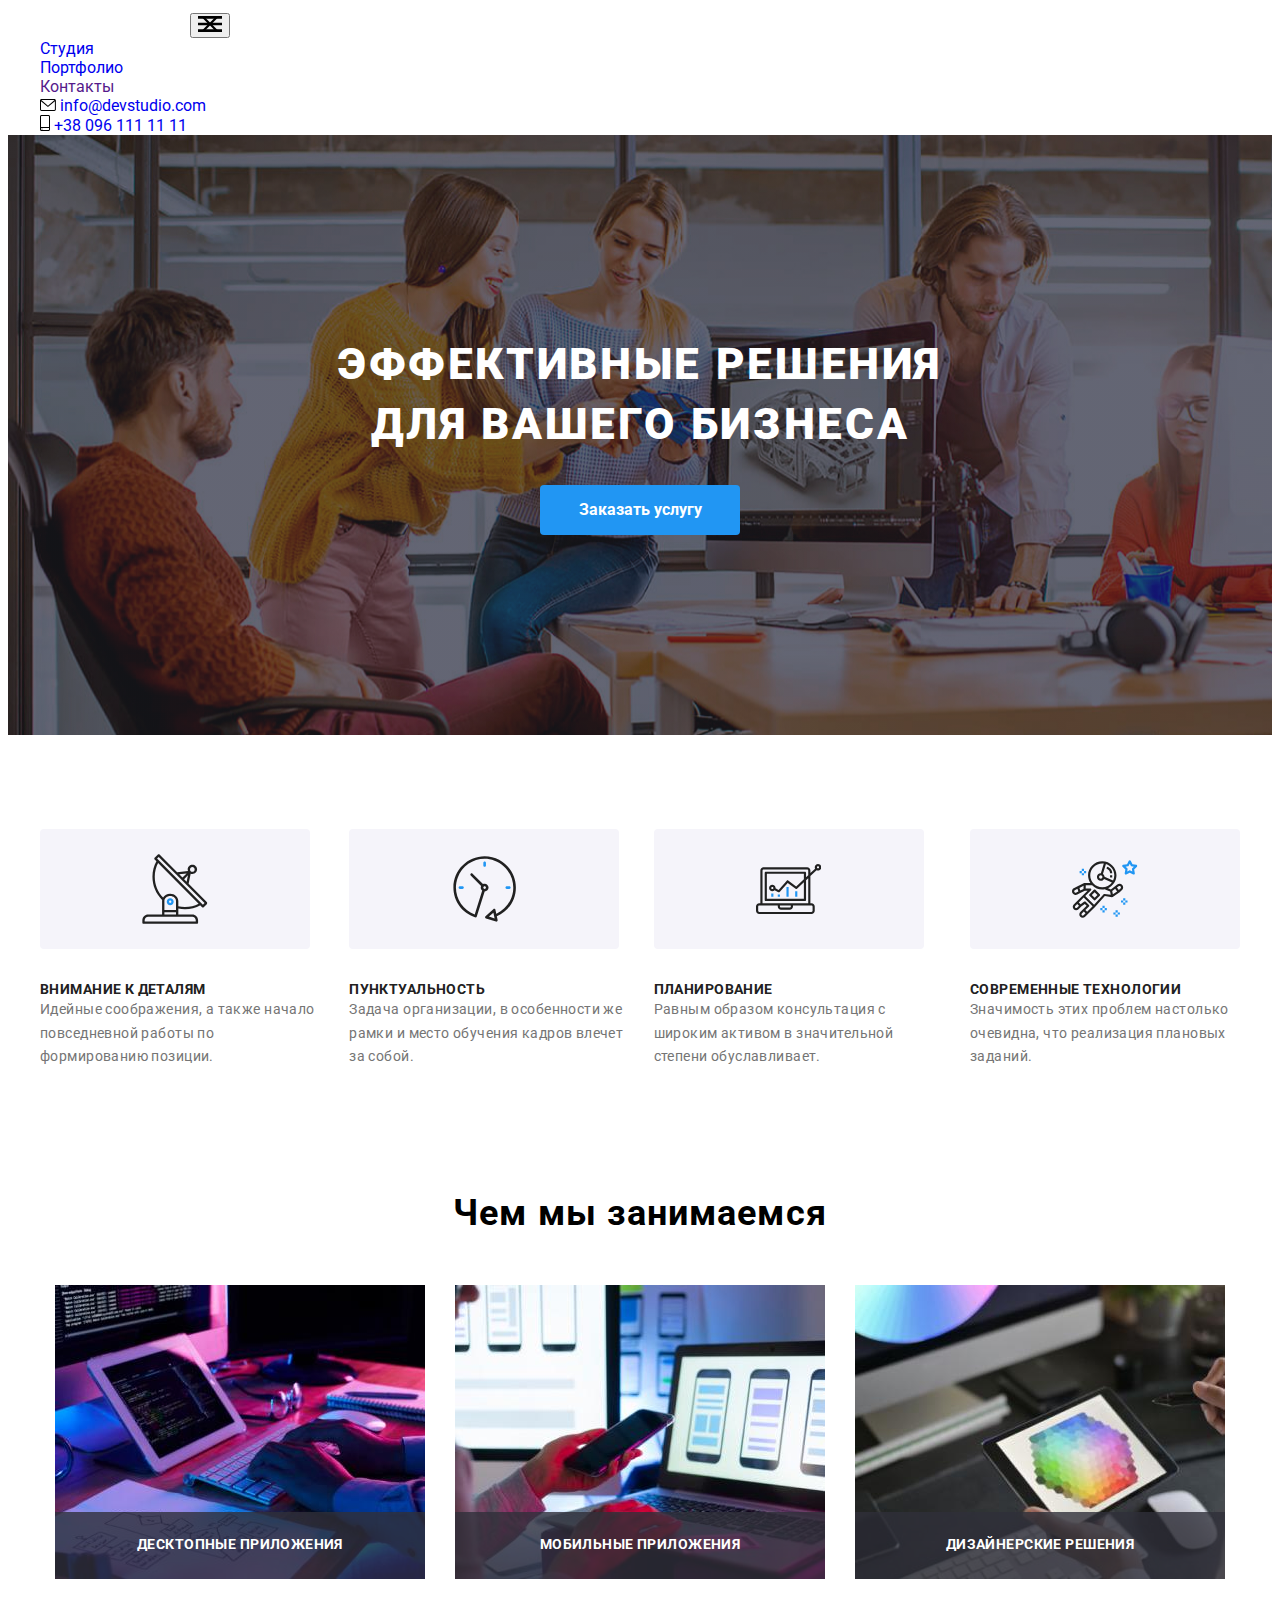
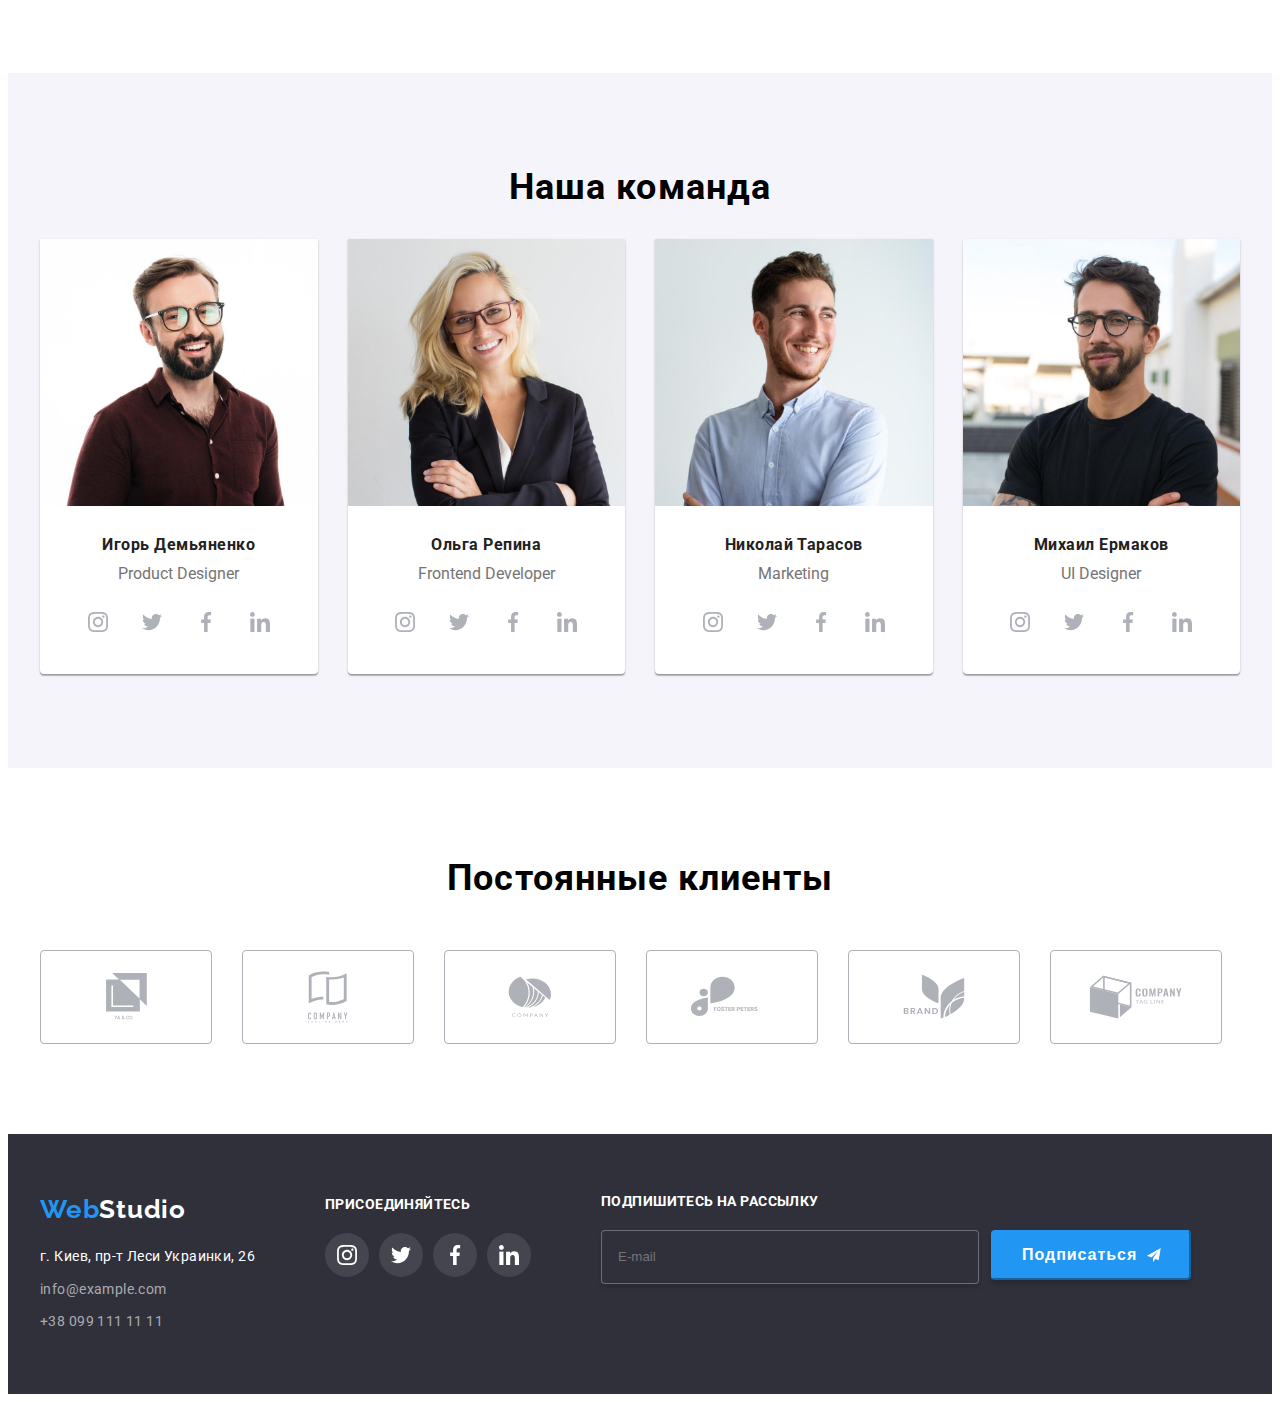
==== commit 754d242d: "coding" ====
--- a/index.html
+++ b/index.html
@@ -19,8 +19,8 @@
             <!-- <div></div> -->
             <button type="button" class="menu-button open">
                 <svg width="24" height="16" aria-label="Переключатель мобильного меню">
+                    <use class="icon-menu" href="./images/symbol-defs.svg#icon-menu"></use>
                     <use class="icon-cross" href="./images/symbol-defs.svg#icon-close-vector"></use>
-                    <!-- <use class="icon-menu" href="./images/symbol-defs.svg#icon-menu"></use> -->
                 </svg>
             </button>
             <ul class="site list">
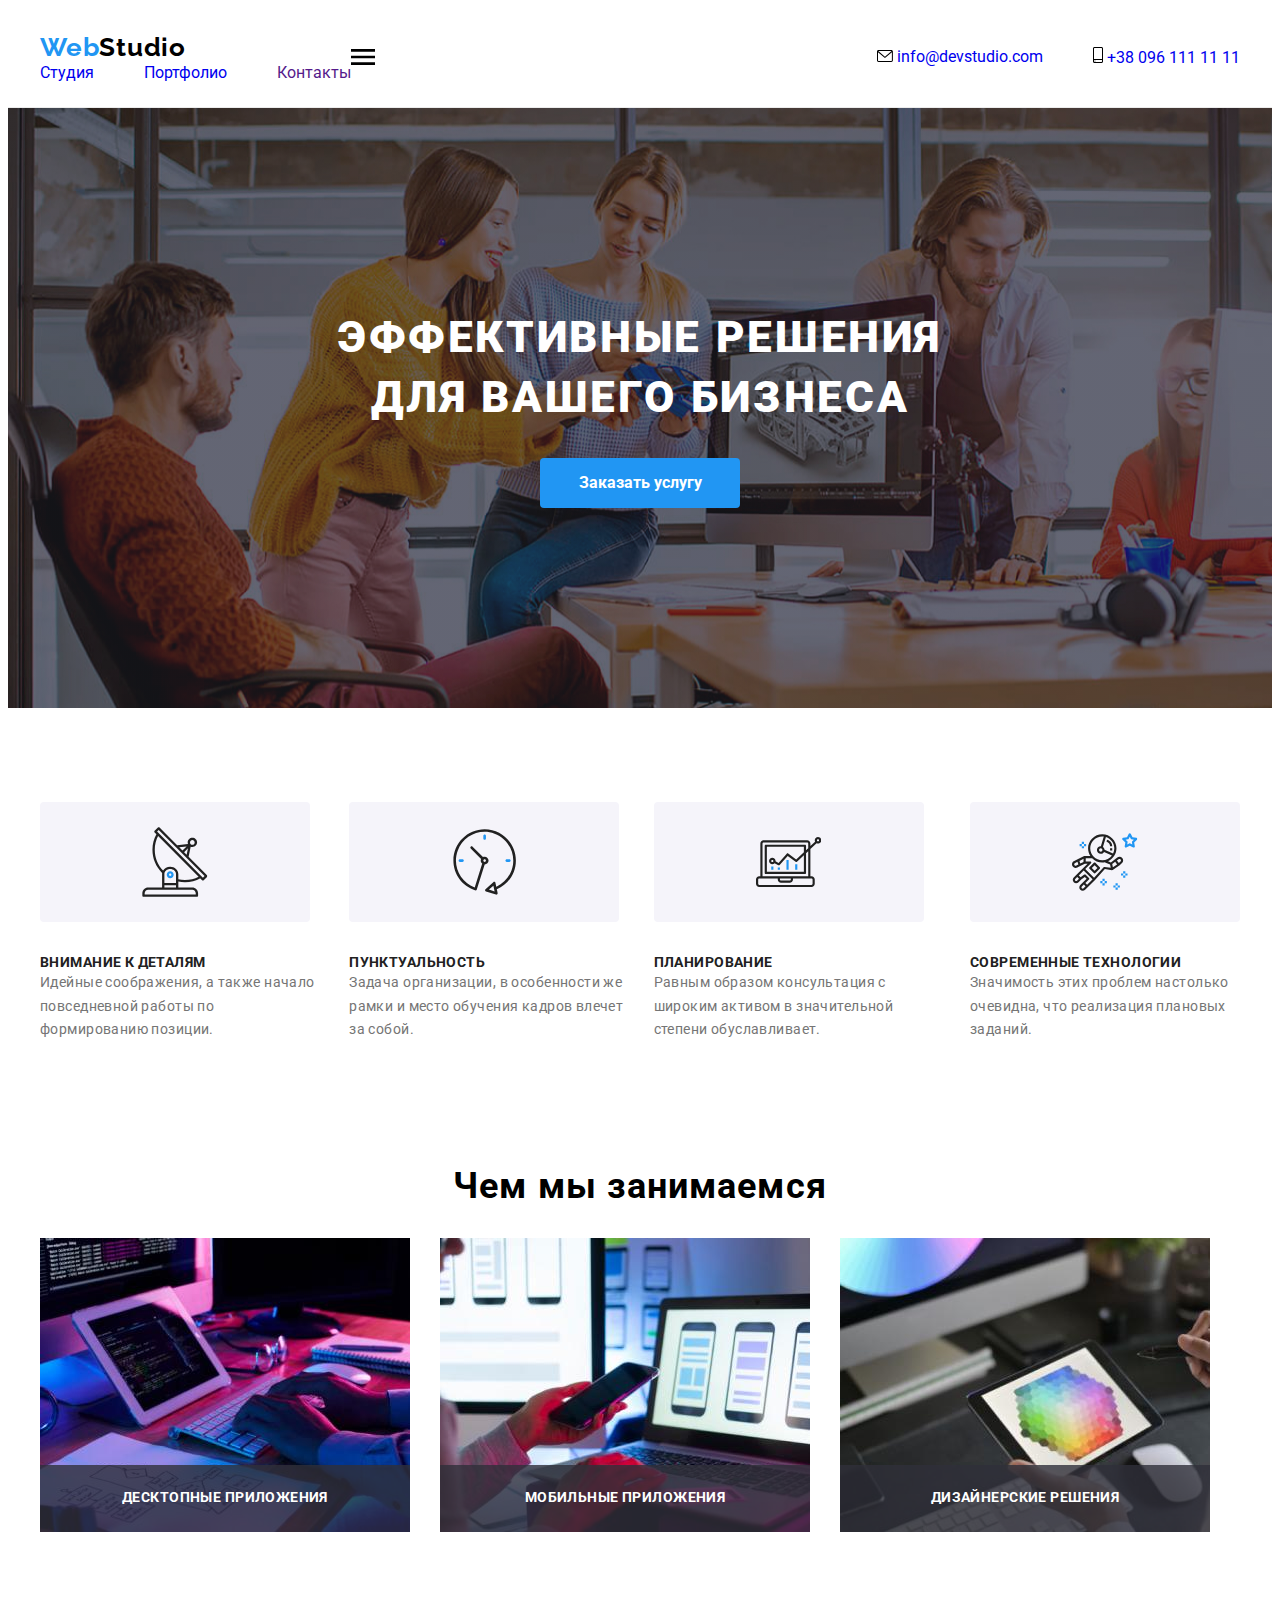
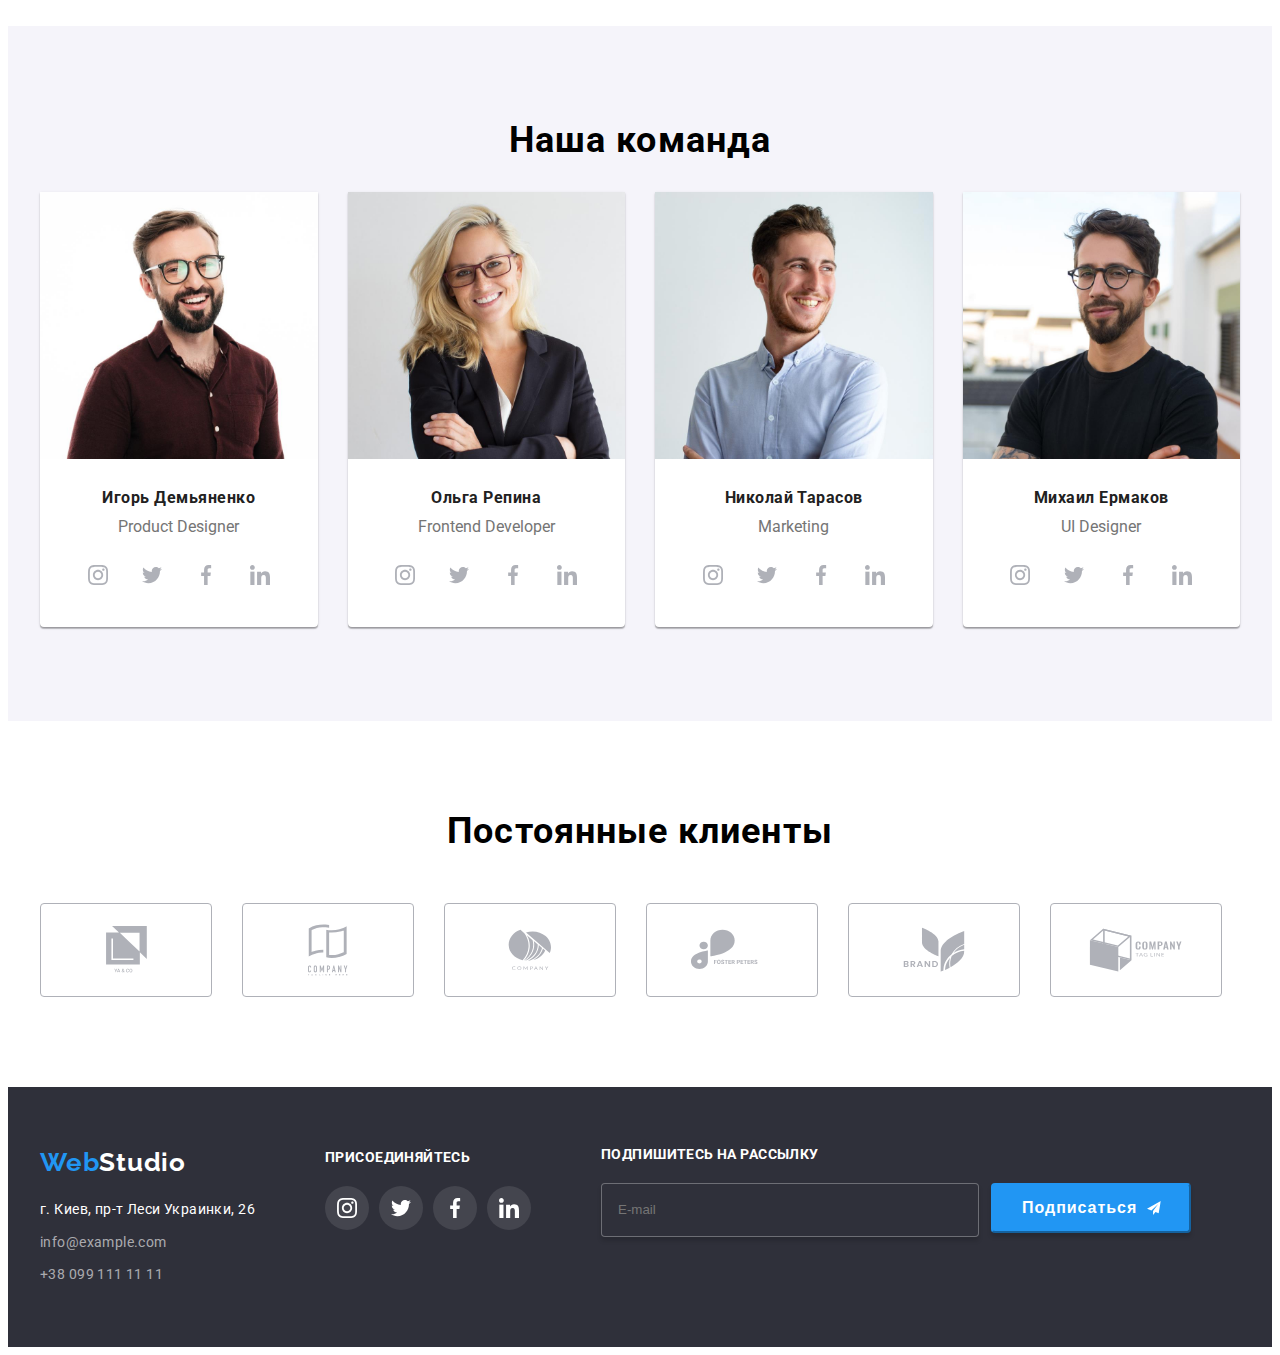
==== commit 4a23b7d8: "coding" ====
--- a/index.html
+++ b/index.html
@@ -16,19 +16,18 @@
         <div class="container">
         <nav class="navigation">
             <a href="" class="logo link">Web<span class="logo__part">Studio</span></a>
-            <!-- <div></div> -->
-            <button type="button" class="menu-button open">
-                <svg width="24" height="16" aria-label="Переключатель мобильного меню">
-                    <use class="icon-menu" href="./images/symbol-defs.svg#icon-menu"></use>
-                    <use class="icon-cross" href="./images/symbol-defs.svg#icon-close-vector"></use>
-                </svg>
-            </button>
             <ul class="site list">
                 <li class="site__item"><a href="./index.html" class="current link">Студия</a></li>
                 <li class="site__item"><a href="./portfolio.html" class="site__link link">Портфолио</a></li>
                 <li class="site__item"><a href="" class="site__link link ">Контакты</a></li>
             </ul>
         </nav>
+        <button type="button" class="menu-button open-mobile" data-menu-open>
+            <svg width="24" height="16" aria-label="Переключатель мобильного меню">
+                <use class="icon-menu" href="./images/symbol-defs.svg#icon-menu"></use>
+                <!-- <use class="icon-cross" href="./images/symbol-defs.svg#icon-close-vector"></use> -->
+            </svg>
+        </button>
         <ul class="contact list">
             <li class="contact__item"><a href="mailto:info@devstudio.com" class="contact__link link">
                 <svg class="contact__icon" width="16" height="12">
@@ -42,6 +41,32 @@
                 +38 096 111 11 11</a></li>
         </ul>
     <!-- </nav> -->
+    </div>
+    <div class="mobile-menu" data-menu>
+        <div class="container ">
+            <button type="button" class="mobile-menu__close-button" data-menu-close>
+                <svg class="mobile-menu__close-icon" width="18" height="18">
+                    <use href="./images/symbol-defs.svg#icon-close-vector"></use>
+                </svg>
+            </button>
+            <ul class="mob-site list">
+                <li class="mob-site__item"><a href="./index.html" class="current link">Студия</a></li>
+                <li class="mob-site__item"><a href="./portfolio.html" class="mob-site__link link">Портфолио</a></li>
+                <li class="mob-site__item"><a href="" class="mob-site__link link ">Контакты</a></li>
+            </ul>
+            <ul class="mob-contact list">
+                <li class="mob-contact__item"><a href="mailto:info@devstudio.com" class="mob-contact__link link">     
+                    info@devstudio.com</a></li>
+                <li class="mob-contact__item"><a href="tel:+380961111111" class="mob-contact__link link">
+                    +38 096 111 11 11</a></li>
+            </ul>
+            <ul class="mob-social list">
+                <li class="mob-social__item"><a href="" class="mob-social__link link">Instagram</a></li>
+                <li class="mob-social__item"><a href="" class="mob-social__link link">Twitter</a></li>
+                <li class="mob-social__item"><a href="" class="mob-social__link link">Facebook</a></li>
+                <li class="mob-social__item"><a href="" class="mob-social__link link">LinkedIn</a></li>
+            </ul>
+        </div>
     </div>
     </header>
     <main class="main">
@@ -400,5 +425,6 @@
         </div>
     </div>
     <script src="./js/modal.js"></script>
+    <script src="./js/menu.js"></script>
 </body>
 </html>--- a/css/main.min.css
+++ b/css/main.min.css
@@ -1 +1 @@
-.modal-title,.case__name,.kind__button,.worker__name,.benefits__title{color:#212121}.sign__email,.sign-up__name,.foot-soc__title,.down__adress,.logo,.logo__down,.labor__text,.kind__button:hover,.kind__button:focus,.work__text,.ban-button,.banner__title{color:#fff}.policy-doc,.down__link:hover,.down__link:focus,.down__adress:hover,.down__adress:focus,.fotlog{color:#2196f3}.lab-text-name,.check-text,.case__type,.worker__position,.benefits__description{color:#757575}.modal-check:checked+.check-text::before,.fsoc__link:hover,.kind__button:hover,.kind__button:focus,.worker-soc__link:hover,.ban-button{background-color:#2196f3}.kind__button,.workers,.icon-ben{background-color:#f5f4fa}.modal,.worker__item{background:#fff}.kind__button,.ban-button{margin-left:auto;margin-right:auto;display:flex;align-items:center;justify-content:center;text-align:center;border-radius:4px;border:none;cursor:pointer;font-size:16px}.send-button,.sign__button{display:flex;justify-content:center;align-items:center;margin-left:auto;margin-right:auto;border-radius:4px;font-size:16px;flex-shrink:1;width:200px;height:50px;background:#2196f3;border-color:#2196f3;font-weight:700;line-height:1.88;letter-spacing:.06em;color:#fff}.all-clients__title,.workers__title,.working-area__title{font-weight:700;font-size:28px;line-height:1.16;text-align:center;letter-spacing:.03em;color:var(--second-title-color);margin-bottom:30px}.check-text,.modal-close,.fsoc__link,.down__link,.down__adress,.clients__link,.worker-soc__link,.worker-soc,.work__text{display:flex;align-items:center;justify-content:center}.kind,.clients,.working-area__title,.banner__title,.container{margin-left:auto;margin-right:auto}body{font-family:"Roboto",sans-serif}p,h1,h2,h3{margin:0}ul{margin:0;padding-left:0}.list{list-style:none}.link{text-decoration:none}img{display:block;max-width:100%;height:auto;width:100%}.container{padding-left:15px;padding-right:15px}@media screen and (min-width: 1200px){.container{max-width:1200px}}.section{padding-top:60px;padding-bottom:60px}@media screen and (min-width: 1200px){.section{padding-top:94px;padding-bottom:94px}}@media screen and (min-width: 1200px){.main>.container{display:flex}}.banner{padding-top:118px;padding-bottom:118px;background-image:linear-gradient(rgba(47, 48, 58, 0.4), rgba(47, 48, 58, 0.4)),url(../images/banner.jpg)}@media screen and (min-width: 1200px){.banner{padding-top:200px;padding-bottom:200px;background-image:linear-gradient(rgba(47, 48, 58, 0.4), rgba(47, 48, 58, 0.4)),url(../images/banner.jpg)}}.banner__content{align-items:center}.banner__title{max-width:360px;font-weight:900;font-size:26px;line-height:1.62;text-align:center;letter-spacing:.06em;text-transform:uppercase;margin-bottom:30px}@media screen and (min-width: 1200px){.banner__title{max-width:696px;font-size:44px;line-height:1.36;justify-content:center}}.ban-button{padding:10px 32px;font-family:inherit;font-weight:700;line-height:2.5;min-width:200px;height:50px}.benefits{display:block}@media screen and (min-width: 1200px){.benefits{display:flex}}.benefits__item:not(:last-child){margin-bottom:30px}@media screen and (min-width: 1200px){.benefits__item:not(:last-child){margin-right:30px}}.icon-ben{width:450px;height:120px;border-radius:4px;margin-bottom:30px;display:flex;align-items:center;justify-content:center}@media screen and (min-width: 1200px){.icon-ben{width:270px;height:120px}}.benefits__title{display:block;justify-content:center;text-align:center;font-weight:700;font-size:14px;line-height:1.14;letter-spacing:.03em;text-transform:uppercase;margin-bottom:10px}@media screen and (min-width: 1200px){.benefits__title{display:inline}}.benefits__description{font-weight:400;font-size:14px;line-height:1.71;letter-spacing:.03em}@media screen and (min-width: 1200px){.benefits__description{margin-bottom:0}}.working-area{display:none}@media screen and (min-width: 1200px){.working-area{display:flex;padding-top:0}}.working-area__title{justify-content:center}@media screen and (min-width: 1200px){.working-area__title{font-size:36px;margin-bottom:50px}}.work{display:flex;align-items:center;margin:0}.work__item{position:relative}.work__item:not(:last-child){margin-right:30px}.work__text{position:absolute;height:23%;width:100%;bottom:0;left:0;font-weight:700;font-size:14px;line-height:1.14;letter-spacing:.03em;text-align:center;background:rgba(47,48,58,.8)}.worker{display:block;align-items:center}@media screen and (min-width: 1200px){.worker{display:flex;align-items:center;margin:0}}.worker__item{box-shadow:0px 1px 3px rgba(0,0,0,.12),0px 1px 1px rgba(0,0,0,.14),0px 2px 1px rgba(0,0,0,.2);border-radius:0px 0px 4px 4px}.worker__item:not(:last-child){margin-bottom:30px}@media screen and (min-width: 1200px){.worker__item:not(:last-child){margin-right:30px;margin-bottom:0}}.worker-soc{gap:10px;padding-bottom:30px}.worker-soc__link{width:44px;height:44px;border-radius:50%;transition:background-color 250ms cubic-bezier(0.4, 0, 0.2, 1)}.worker-soc__icon{fill:#afb1b8;transition:fill 250ms cubic-bezier(0.4, 0, 0.2, 1)}.worker-soc__link:hover .worker-soc__icon{fill:#fff}@media screen and (min-width: 1200px){.workers__title{font-size:36px}}.worker__name{font-size:16px;line-height:1.18;text-align:center;letter-spacing:.03em;padding-top:30px;margin-bottom:10px}.worker__position{font-size:16px;line-height:1.18;text-align:center;margin-bottom:16px}@media screen and (min-width: 1200px){.all-clients{padding-top:90px;padding-bottom:90px}}.clients{display:flex;flex-wrap:wrap;gap:30px}@media screen and (min-width: 1200px){.clients{display:flex;gap:30px}}.clients__link{width:210px;height:92px;border:1px solid #afb1b8;border-radius:4px;transition:border-color 250ms cubic-bezier(0.4, 0, 0.2, 1)}.clients__link:hover{border-color:#2196f3}@media screen and (min-width: 1200px){.clients__link{width:170px}}.clients__icon{fill:#afb1b8;transition:fill 250ms cubic-bezier(0.4, 0, 0.2, 1)}.clients__link:hover .clients__icon{fill:#2196f3}.all-clients__title{margin-bottom:30px}@media screen and (min-width: 1200px){.all-clients__title{font-size:36px;margin-bottom:50px}}.kind{display:flex;justify-content:start;flex-wrap:wrap;gap:8px;margin-bottom:40px}@media screen and (min-width: 1200px){.kind{align-items:center;justify-content:center;margin-bottom:50px}}.kind__button{padding:6px 22px;font-weight:500;font-size:16px;line-height:1.62;letter-spacing:.03em;transition:color 250ms cubic-bezier(0.4, 0, 0.2, 1),background-color 250ms cubic-bezier(0.4, 0, 0.2, 1),box-shadow 250ms cubic-bezier(0.4, 0, 0.2, 1)}.kind__button:hover,.kind__button:focus{box-shadow:0px 3px 1px rgba(0,0,0,.1),0px 1px 2px rgba(0,0,0,.08),0px 2px 2px rgba(0,0,0,.12);border-radius:4px}@media screen and (min-width: 1200px){.cases{display:flex;flex-wrap:wrap;gap:30px}}.cases__item{display:block;align-items:center;justify-content:center;width:450px}.cases__item:not(:last-child){margin-bottom:30px}@media screen and (min-width: 1200px){.cases__item{width:370px}}.labor{position:relative;overflow:hidden}.labor__text{display:flex;position:absolute;top:0;left:0;height:101%;padding:63px 24px;font-weight:400;font-size:18px;line-height:1.56;letter-spacing:.03em;background:rgba(33,150,243,.9);transform:translateY(100%);transition:transform 250ms cubic-bezier(0.4, 0, 0.2, 1),opacity 250ms cubic-bezier(0.4, 0, 0.2, 1);opacity:0}.cases__link:hover .labor__text{transform:translateY(0);opacity:1}.cases__link{display:block;align-items:center;justify-content:center;transition:box-shadow 250ms cubic-bezier(0.4, 0, 0.2, 1),transform 250ms cubic-bezier(0.4, 0, 0.2, 1)}.cases__link:hover,.cases__link:focus{cursor:pointer;box-shadow:0px 1px 1px rgba(0,0,0,.12),0px 4px 4px rgba(0,0,0,.06),1px 4px 6px rgba(0,0,0,.16)}@media screen and (min-width: 1200px){.cases__link{display:inline-block}}.case{padding:20px 24px;border-right:1px solid #eee;border-bottom:1px solid #eee;border-left:1px solid #eee}.case__name{font-size:18px;line-height:2;letter-spacing:.06em;margin-bottom:4px}.case__type{font-size:16px;line-height:1.88;letter-spacing:.03em}.footer{background-color:#2f303a;padding-top:60px;padding-bottom:60px}@media screen and (min-width: 1200px){.footer>.container{display:flex;gap:70px}}.logo,.logo__down{display:inline-block;font-family:"Raleway",sans-serif;font-weight:700;font-size:26px;line-height:1.19;letter-spacing:.03em}.fotlog{display:flex;align-items:center;justify-content:center;margin-bottom:20px;margin-right:0}@media screen and (min-width: 1200px){.fotlog{margin-bottom:20px;display:inline-block}}.down:last-child{margin-bottom:20px}@media screen and (min-width: 1200px){.down:last-child{margin-bottom:0}}.down__link,.down__adress{font-style:normal;font-size:14px;line-height:1.71;letter-spacing:.03em}@media screen and (min-width: 1200px){.down__link,.down__adress{display:inline}}.down__item:not(:last-child){margin-bottom:9px}.down__link{color:rgba(255,255,255,.6);transition:color 250ms cubic-bezier(0.4, 0, 0.2, 1)}.down__adress{transition:color 250ms cubic-bezier(0.4, 0, 0.2, 1)}.foot-soc__title{font-weight:700;font-size:14px;line-height:1.14;letter-spacing:.03em;text-transform:uppercase;display:flex;justify-content:center;align-items:center;margin-bottom:20px;margin-top:0}@media screen and (min-width: 1200px){.foot-soc__title{display:inline-block}}.fsoc{display:flex;justify-content:center;align-items:center;gap:10px}@media screen and (min-width: 1200px){.fsoc{justify-content:baseline}}.fsoc__item{border-radius:50%;background:rgba(255,255,255,.1);margin-bottom:60px}@media screen and (min-width: 1200px){.fsoc__item{margin-bottom:0}}.fsoc__link{width:44px;height:44px;border-radius:50%;transition:background-color 250ms cubic-bezier(0.4, 0, 0.2, 1)}.fsoc__icon{fill:#fff}.fsoc__link:hover .fsoc__icon{fill:#fff}@media screen and (min-width: 1200px){.sign{margin:0;display:flex}}.sign-up__name{display:flex;justify-content:center;font-weight:700;font-size:14px;line-height:1.14;letter-spacing:.03em;text-transform:uppercase;margin-bottom:20px}@media screen and (min-width: 1200px){.sign-up__name{display:block}}.sign__email{display:block;background-color:#2f303a;width:450px;height:50px;border:1px solid rgba(255,255,255,.3);box-shadow:0px 4px 4px rgba(0,0,0,.15);border-radius:4px;padding-left:16px;outline:rgba(0,0,0,0);margin-bottom:20px}@media screen and (min-width: 1200px){.sign__email{width:358px;margin-right:12px;margin-bottom:0}}.sign__button{padding:10px 28px 10px 29px;gap:10px;box-shadow:0px 4px 4px rgba(0,0,0,.15);cursor:pointer}.backdrop{position:fixed;top:0;width:100%;height:100%;background:rgba(0,0,0,.2);transition:opacity 250ms cubic-bezier(0.4, 0, 0.2, 1),visibility 250ms cubic-bezier(0.4, 0, 0.2, 1)}.is-hidden{opacity:0;visibility:hidden;pointer-events:none}.backdrop.is-hidden .modal{transform:translate(-50%, -50%) scale(0)}.modal{width:528px;height:581px;box-shadow:0px 1px 3px rgba(0,0,0,.12),0px 1px 1px rgba(0,0,0,.14),0px 2px 1px rgba(0,0,0,.2);border-radius:4px;width:500px;min-height:500px;position:absolute;top:50%;left:50%;transform:translate(-50%, -50%) scale(1);transition:transform 250ms cubic-bezier(0.4, 0, 0.2, 1);padding-left:41px;padding-right:39px;padding-top:40px;padding-bottom:40px;margin:0}.modal-title{font-weight:700;font-size:20px;line-height:1.15;text-align:center;margin-bottom:12px}.modal-close{padding:10px 9px;position:absolute;top:10px;right:10px;background:#fff;width:30px;height:30px;border-radius:50%;border:1px solid rgba(0,0,0,.1)}.modal-close:hover{cursor:pointer}.modal-field{margin-bottom:10px}.modal-input{width:100%;height:40px;border:1px solid rgba(33,33,33,.2);border-radius:4px;font-weight:400;font-size:12px;padding-left:42px;outline:rgba(0,0,0,0);transition:border-color 250ms cubic-bezier(0.4, 0, 0.2, 1),fill 250ms cubic-bezier(0.4, 0, 0.2, 1)}.modal-input:focus{border-color:#2196f3}.modal-input:focus+.input-icon{fill:#2196f3}.modal-input-coment{width:100%;height:120px;border:1px solid rgba(33,33,33,.2);border-radius:4px;padding:12px 16px;resize:none;outline:rgba(0,0,0,0);transition:border-color 250ms cubic-bezier(0.4, 0, 0.2, 1)}.modal-input-coment:focus{border-color:#2196f3}.modal-input-coment::placeholder{font-weight:400;font-size:12px;line-height:1.16;letter-spacing:.01em;color:rgba(117,117,117,.5)}.input-wrap{position:relative}.input-icon{position:absolute;left:12px;top:40%;transform:translateY(-50%)}.modal-input-coment{display:block}.modal-com{margin-bottom:20px}.modal-check-box{margin-bottom:30px}.check-text{font-weight:400;font-size:14px;line-height:1.71;margin-bottom:30px}.check-text::before{content:"";display:inline-block;margin-right:8px;width:16px;height:15px;border:2px solid #212121}.modal-check{position:absolute;white-space:nowrap;width:1px;height:1px;overflow:hidden;border:0;padding:0;clip:rect(0 0 0 0);clip-path:inset(50%);margin:-1px}.modal-check:checked+.check-text::before{border:none;background-image:url(../images/check.svg);background-repeat:no-repeat;background-position:center}.policy-doc{margin-left:3px}.lab-text-name{display:block;margin-bottom:4px;font-weight:400;font-size:12px;line-height:1.16;letter-spacing:.01em}.send-button{padding:10px 55px;transition:box-shadow 250ms cubic-bezier(0.4, 0, 0.2, 1)}.send-button:focus,.send-button:hover{box-shadow:0px 4px 4px rgba(0,0,0,.25)}/*# sourceMappingURL=main.min.css.map */+.modal-title,.case__name,.kind__button,.worker__name,.benefits__title{color:#212121}.sign__email,.sign-up__name,.foot-soc__title,.down__adress,.logo,.logo__down,.labor__text,.kind__button:hover,.kind__button:focus,.work__text,.ban-button,.banner__title{color:#fff}.policy-doc,.down__link:hover,.down__link:focus,.down__adress:hover,.down__adress:focus,.fotlog,.logo{color:#2196f3}.lab-text-name,.check-text,.case__type,.worker__position,.benefits__description{color:#757575}.logo__part{color:#000}.modal-check:checked+.check-text::before,.fsoc__link:hover,.kind__button:hover,.kind__button:focus,.worker-soc__link:hover,.ban-button{background-color:#2196f3}.kind__button,.workers,.icon-ben{background-color:#f5f4fa}.modal,.worker__item{background:#fff}.kind__button,.ban-button{margin-left:auto;margin-right:auto;display:flex;align-items:center;justify-content:center;text-align:center;border-radius:4px;border:none;cursor:pointer;font-size:16px}.send-button,.sign__button{display:flex;justify-content:center;align-items:center;margin-left:auto;margin-right:auto;border-radius:4px;font-size:16px;flex-shrink:1;width:200px;height:50px;background:#2196f3;border-color:#2196f3;font-weight:700;line-height:1.88;letter-spacing:.06em;color:#fff}.all-clients__title,.workers__title,.working-area__title{font-weight:700;font-size:28px;line-height:1.16;text-align:center;letter-spacing:.03em;color:var(--second-title-color);margin-bottom:30px}.check-text,.modal-close,.fsoc__link,.down__link,.down__adress,.clients__link,.worker-soc__link,.worker-soc,.work__text{display:flex;align-items:center;justify-content:center}.kind,.clients,.working-area__title,.banner__title{margin-left:auto;margin-right:auto}body{font-family:"Roboto",sans-serif}p,h1,h2,h3{margin:0}ul{margin:0;padding-left:0}.list{list-style:none}.link{text-decoration:none}img{display:block;max-width:100%;height:auto;width:100%}.container{padding-left:15px;padding-right:15px}@media screen and (min-width: 480px){.container{width:480px;margin-left:auto;margin-right:auto}}@media screen and (min-width: 1200px){.container{width:1200px;margin-left:auto;margin-right:auto}}.section{padding-top:60px;padding-bottom:60px}@media screen and (min-width: 1200px){.section{padding-top:94px;padding-bottom:94px}}.header>.container{display:flex;align-items:center;justify-content:space-between}@media screen and (min-width: 1200px){.header>.container{display:flex;align-items:center;justify-content:none}}.header{padding-top:16px;padding-bottom:16px}@media screen and (min-width: 1200px){.header{padding-top:24px;padding-bottom:25px;border-bottom:1px solid #ececec}}.menu-button{display:inline-flex;line-height:0;margin:0;padding:0;border:none;background-color:rgba(0,0,0,0);height:40px;width:40px;align-items:center}.site,.contact{display:none}.logo{display:inline-block;align-items:center;justify-content:center;margin-right:93px;margin-bottom:0;font-family:"Raleway",sans-serif;font-style:normal;font-weight:700;font-size:26px;line-height:1.19}@media screen and (min-width: 1200px){.site,.contact{display:flex;gap:50px}}@media screen and (min-width: 1200px){.contact{margin-left:auto}}.mobile-menu{position:fixed;top:0;left:0;z-index:100;width:100%;height:100%;background-color:bisque;opacity:0;visibility:hidden;pointer-events:none}.mobile-menu>.container{position:relative}.mobile-menu.is-open{opacity:1;visibility:visible;pointer-events:auto}.mobile-menu__close-button{position:absolute;top:10px;right:15px;width:40px;height:40px;border:0;background-color:rgba(0,0,0,0)}@media screen and (min-width: 1200px){.main>.container{display:flex}}.banner{padding-top:118px;padding-bottom:118px;background-image:linear-gradient(rgba(47, 48, 58, 0.4), rgba(47, 48, 58, 0.4)),url(../images/banner.jpg)}@media screen and (min-width: 1200px){.banner{padding-top:200px;padding-bottom:200px;background-image:linear-gradient(rgba(47, 48, 58, 0.4), rgba(47, 48, 58, 0.4)),url(../images/banner.jpg)}}.banner__content{align-items:center}.banner__title{max-width:360px;font-weight:900;font-size:26px;line-height:1.62;text-align:center;letter-spacing:.06em;text-transform:uppercase;margin-bottom:30px}@media screen and (min-width: 1200px){.banner__title{max-width:696px;font-size:44px;line-height:1.36;justify-content:center}}.ban-button{padding:10px 32px;font-family:inherit;font-weight:700;line-height:2.5;min-width:200px;height:50px}.benefits{display:block}@media screen and (min-width: 1200px){.benefits{display:flex}}.benefits__item:not(:last-child){margin-bottom:30px}@media screen and (min-width: 1200px){.benefits__item:not(:last-child){margin-right:30px}}.icon-ben{width:450px;height:120px;border-radius:4px;margin-bottom:30px;display:flex;align-items:center;justify-content:center}@media screen and (min-width: 1200px){.icon-ben{width:270px;height:120px}}.benefits__title{display:block;justify-content:center;text-align:center;font-weight:700;font-size:14px;line-height:1.14;letter-spacing:.03em;text-transform:uppercase;margin-bottom:10px}@media screen and (min-width: 1200px){.benefits__title{display:inline}}.benefits__description{font-weight:400;font-size:14px;line-height:1.71;letter-spacing:.03em}@media screen and (min-width: 1200px){.benefits__description{margin-bottom:0}}.working-area{display:none}@media screen and (min-width: 1200px){.working-area{display:flex;padding-top:0}}.working-area__title{justify-content:center}@media screen and (min-width: 1200px){.working-area__title{font-size:36px}}.work{display:flex;align-items:center;margin:0}.work__item{position:relative}.work__item:not(:last-child){margin-right:30px}.work__text{position:absolute;height:23%;width:100%;bottom:0;left:0;font-weight:700;font-size:14px;line-height:1.14;letter-spacing:.03em;text-align:center;background:rgba(47,48,58,.8)}.worker{display:block;align-items:center}@media screen and (min-width: 1200px){.worker{display:flex;align-items:center;margin:0}}.worker__item{box-shadow:0px 1px 3px rgba(0,0,0,.12),0px 1px 1px rgba(0,0,0,.14),0px 2px 1px rgba(0,0,0,.2);border-radius:0px 0px 4px 4px}.worker__item:not(:last-child){margin-bottom:30px}@media screen and (min-width: 1200px){.worker__item:not(:last-child){margin-right:30px;margin-bottom:0}}.worker-soc{gap:10px;padding-bottom:30px}.worker-soc__link{width:44px;height:44px;border-radius:50%;transition:background-color 250ms cubic-bezier(0.4, 0, 0.2, 1)}.worker-soc__icon{fill:#afb1b8;transition:fill 250ms cubic-bezier(0.4, 0, 0.2, 1)}.worker-soc__link:hover .worker-soc__icon{fill:#fff}@media screen and (min-width: 1200px){.workers__title{font-size:36px}}.worker__name{font-size:16px;line-height:1.18;text-align:center;letter-spacing:.03em;padding-top:30px;margin-bottom:10px}.worker__position{font-size:16px;line-height:1.18;text-align:center;margin-bottom:16px}@media screen and (min-width: 1200px){.all-clients{padding-top:90px;padding-bottom:90px}}.clients{display:flex;flex-wrap:wrap;gap:30px}@media screen and (min-width: 1200px){.clients{display:flex;gap:30px}}.clients__link{width:210px;height:92px;border:1px solid #afb1b8;border-radius:4px;transition:border-color 250ms cubic-bezier(0.4, 0, 0.2, 1)}.clients__link:hover{border-color:#2196f3}@media screen and (min-width: 1200px){.clients__link{width:170px}}.clients__icon{fill:#afb1b8;transition:fill 250ms cubic-bezier(0.4, 0, 0.2, 1)}.clients__link:hover .clients__icon{fill:#2196f3}.all-clients__title{margin-bottom:30px}@media screen and (min-width: 1200px){.all-clients__title{font-size:36px;margin-bottom:50px}}.kind{display:flex;justify-content:start;flex-wrap:wrap;gap:8px;margin-bottom:40px}@media screen and (min-width: 1200px){.kind{align-items:center;justify-content:center;margin-bottom:50px}}.kind__button{padding:6px 22px;font-weight:500;font-size:16px;line-height:1.62;letter-spacing:.03em;transition:color 250ms cubic-bezier(0.4, 0, 0.2, 1),background-color 250ms cubic-bezier(0.4, 0, 0.2, 1),box-shadow 250ms cubic-bezier(0.4, 0, 0.2, 1)}.kind__button:hover,.kind__button:focus{box-shadow:0px 3px 1px rgba(0,0,0,.1),0px 1px 2px rgba(0,0,0,.08),0px 2px 2px rgba(0,0,0,.12);border-radius:4px}@media screen and (min-width: 1200px){.cases{display:flex;flex-wrap:wrap;gap:30px}}.cases__item{display:block;align-items:center;justify-content:center;width:450px}.cases__item:not(:last-child){margin-bottom:30px}@media screen and (min-width: 1200px){.cases__item{width:370px}}.labor{position:relative;overflow:hidden}.labor__text{display:flex;position:absolute;top:0;left:0;height:101%;padding:63px 24px;font-weight:400;font-size:18px;line-height:1.56;letter-spacing:.03em;background:rgba(33,150,243,.9);transform:translateY(100%);transition:transform 250ms cubic-bezier(0.4, 0, 0.2, 1),opacity 250ms cubic-bezier(0.4, 0, 0.2, 1);opacity:0}.cases__link:hover .labor__text{transform:translateY(0);opacity:1}.cases__link{display:block;align-items:center;justify-content:center;transition:box-shadow 250ms cubic-bezier(0.4, 0, 0.2, 1),transform 250ms cubic-bezier(0.4, 0, 0.2, 1)}.cases__link:hover,.cases__link:focus{cursor:pointer;box-shadow:0px 1px 1px rgba(0,0,0,.12),0px 4px 4px rgba(0,0,0,.06),1px 4px 6px rgba(0,0,0,.16)}@media screen and (min-width: 1200px){.cases__link{display:inline-block}}.case{padding:20px 24px;border-right:1px solid #eee;border-bottom:1px solid #eee;border-left:1px solid #eee}.case__name{font-size:18px;line-height:2;letter-spacing:.06em;margin-bottom:4px}.case__type{font-size:16px;line-height:1.88;letter-spacing:.03em}.footer{background-color:#2f303a;padding-top:60px;padding-bottom:60px}@media screen and (min-width: 1200px){.footer>.container{display:flex;gap:70px}}.logo,.logo__down{display:inline-block;font-family:"Raleway",sans-serif;font-weight:700;font-size:26px;line-height:1.19;letter-spacing:.03em}.fotlog{display:flex;align-items:center;justify-content:center;margin-bottom:20px;margin-right:0}@media screen and (min-width: 1200px){.fotlog{margin-bottom:20px;display:inline-block}}.down:last-child{margin-bottom:20px}@media screen and (min-width: 1200px){.down:last-child{margin-bottom:0}}.down__link,.down__adress{font-style:normal;font-size:14px;line-height:1.71;letter-spacing:.03em}@media screen and (min-width: 1200px){.down__link,.down__adress{display:inline}}.down__item:not(:last-child){margin-bottom:9px}.down__link{color:rgba(255,255,255,.6);transition:color 250ms cubic-bezier(0.4, 0, 0.2, 1)}.down__adress{transition:color 250ms cubic-bezier(0.4, 0, 0.2, 1)}.foot-soc__title{font-weight:700;font-size:14px;line-height:1.14;letter-spacing:.03em;text-transform:uppercase;display:flex;justify-content:center;align-items:center;margin-bottom:20px;margin-top:0}@media screen and (min-width: 1200px){.foot-soc__title{display:inline-block}}.fsoc{display:flex;justify-content:center;align-items:center;gap:10px}@media screen and (min-width: 1200px){.fsoc{justify-content:baseline}}.fsoc__item{border-radius:50%;background:rgba(255,255,255,.1);margin-bottom:60px}@media screen and (min-width: 1200px){.fsoc__item{margin-bottom:0}}.fsoc__link{width:44px;height:44px;border-radius:50%;transition:background-color 250ms cubic-bezier(0.4, 0, 0.2, 1)}.fsoc__icon{fill:#fff}.fsoc__link:hover .fsoc__icon{fill:#fff}@media screen and (min-width: 1200px){.sign{margin:0;display:flex}}.sign-up__name{display:flex;justify-content:center;font-weight:700;font-size:14px;line-height:1.14;letter-spacing:.03em;text-transform:uppercase;margin-bottom:20px}@media screen and (min-width: 1200px){.sign-up__name{display:block}}.sign__email{display:block;background-color:#2f303a;width:450px;height:50px;border:1px solid rgba(255,255,255,.3);box-shadow:0px 4px 4px rgba(0,0,0,.15);border-radius:4px;padding-left:16px;outline:rgba(0,0,0,0);margin-bottom:20px}@media screen and (min-width: 1200px){.sign__email{width:358px;margin-right:12px;margin-bottom:0}}.sign__button{padding:10px 28px 10px 29px;gap:10px;box-shadow:0px 4px 4px rgba(0,0,0,.15);cursor:pointer}.backdrop{position:fixed;top:0;width:100%;height:100%;background:rgba(0,0,0,.2);transition:opacity 250ms cubic-bezier(0.4, 0, 0.2, 1),visibility 250ms cubic-bezier(0.4, 0, 0.2, 1)}.is-hidden{opacity:0;visibility:hidden;pointer-events:none}.backdrop.is-hidden .modal{transform:translate(-50%, -50%) scale(0)}.modal{width:528px;height:581px;box-shadow:0px 1px 3px rgba(0,0,0,.12),0px 1px 1px rgba(0,0,0,.14),0px 2px 1px rgba(0,0,0,.2);border-radius:4px;width:500px;min-height:500px;position:absolute;top:50%;left:50%;transform:translate(-50%, -50%) scale(1);transition:transform 250ms cubic-bezier(0.4, 0, 0.2, 1);padding-left:41px;padding-right:39px;padding-top:40px;padding-bottom:40px;margin:0}.modal-title{font-weight:700;font-size:20px;line-height:1.15;text-align:center;margin-bottom:12px}.modal-close{padding:10px 9px;position:absolute;top:10px;right:10px;background:#fff;width:30px;height:30px;border-radius:50%;border:1px solid rgba(0,0,0,.1)}.modal-close:hover{cursor:pointer}.modal-field{margin-bottom:10px}.modal-input{width:100%;height:40px;border:1px solid rgba(33,33,33,.2);border-radius:4px;font-weight:400;font-size:12px;padding-left:42px;outline:rgba(0,0,0,0);transition:border-color 250ms cubic-bezier(0.4, 0, 0.2, 1),fill 250ms cubic-bezier(0.4, 0, 0.2, 1)}.modal-input:focus{border-color:#2196f3}.modal-input:focus+.input-icon{fill:#2196f3}.modal-input-coment{width:100%;height:120px;border:1px solid rgba(33,33,33,.2);border-radius:4px;padding:12px 16px;resize:none;outline:rgba(0,0,0,0);transition:border-color 250ms cubic-bezier(0.4, 0, 0.2, 1)}.modal-input-coment:focus{border-color:#2196f3}.modal-input-coment::placeholder{font-weight:400;font-size:12px;line-height:1.16;letter-spacing:.01em;color:rgba(117,117,117,.5)}.input-wrap{position:relative}.input-icon{position:absolute;left:12px;top:40%;transform:translateY(-50%)}.modal-input-coment{display:block}.modal-com{margin-bottom:20px}.modal-check-box{margin-bottom:30px}.check-text{font-weight:400;font-size:14px;line-height:1.71;margin-bottom:30px}.check-text::before{content:"";display:inline-block;margin-right:8px;width:16px;height:15px;border:2px solid #212121}.modal-check{position:absolute;white-space:nowrap;width:1px;height:1px;overflow:hidden;border:0;padding:0;clip:rect(0 0 0 0);clip-path:inset(50%);margin:-1px}.modal-check:checked+.check-text::before{border:none;background-image:url(../images/check.svg);background-repeat:no-repeat;background-position:center}.policy-doc{margin-left:3px}.lab-text-name{display:block;margin-bottom:4px;font-weight:400;font-size:12px;line-height:1.16;letter-spacing:.01em}.send-button{padding:10px 55px;transition:box-shadow 250ms cubic-bezier(0.4, 0, 0.2, 1)}.send-button:focus,.send-button:hover{box-shadow:0px 4px 4px rgba(0,0,0,.25)}/*# sourceMappingURL=main.min.css.map */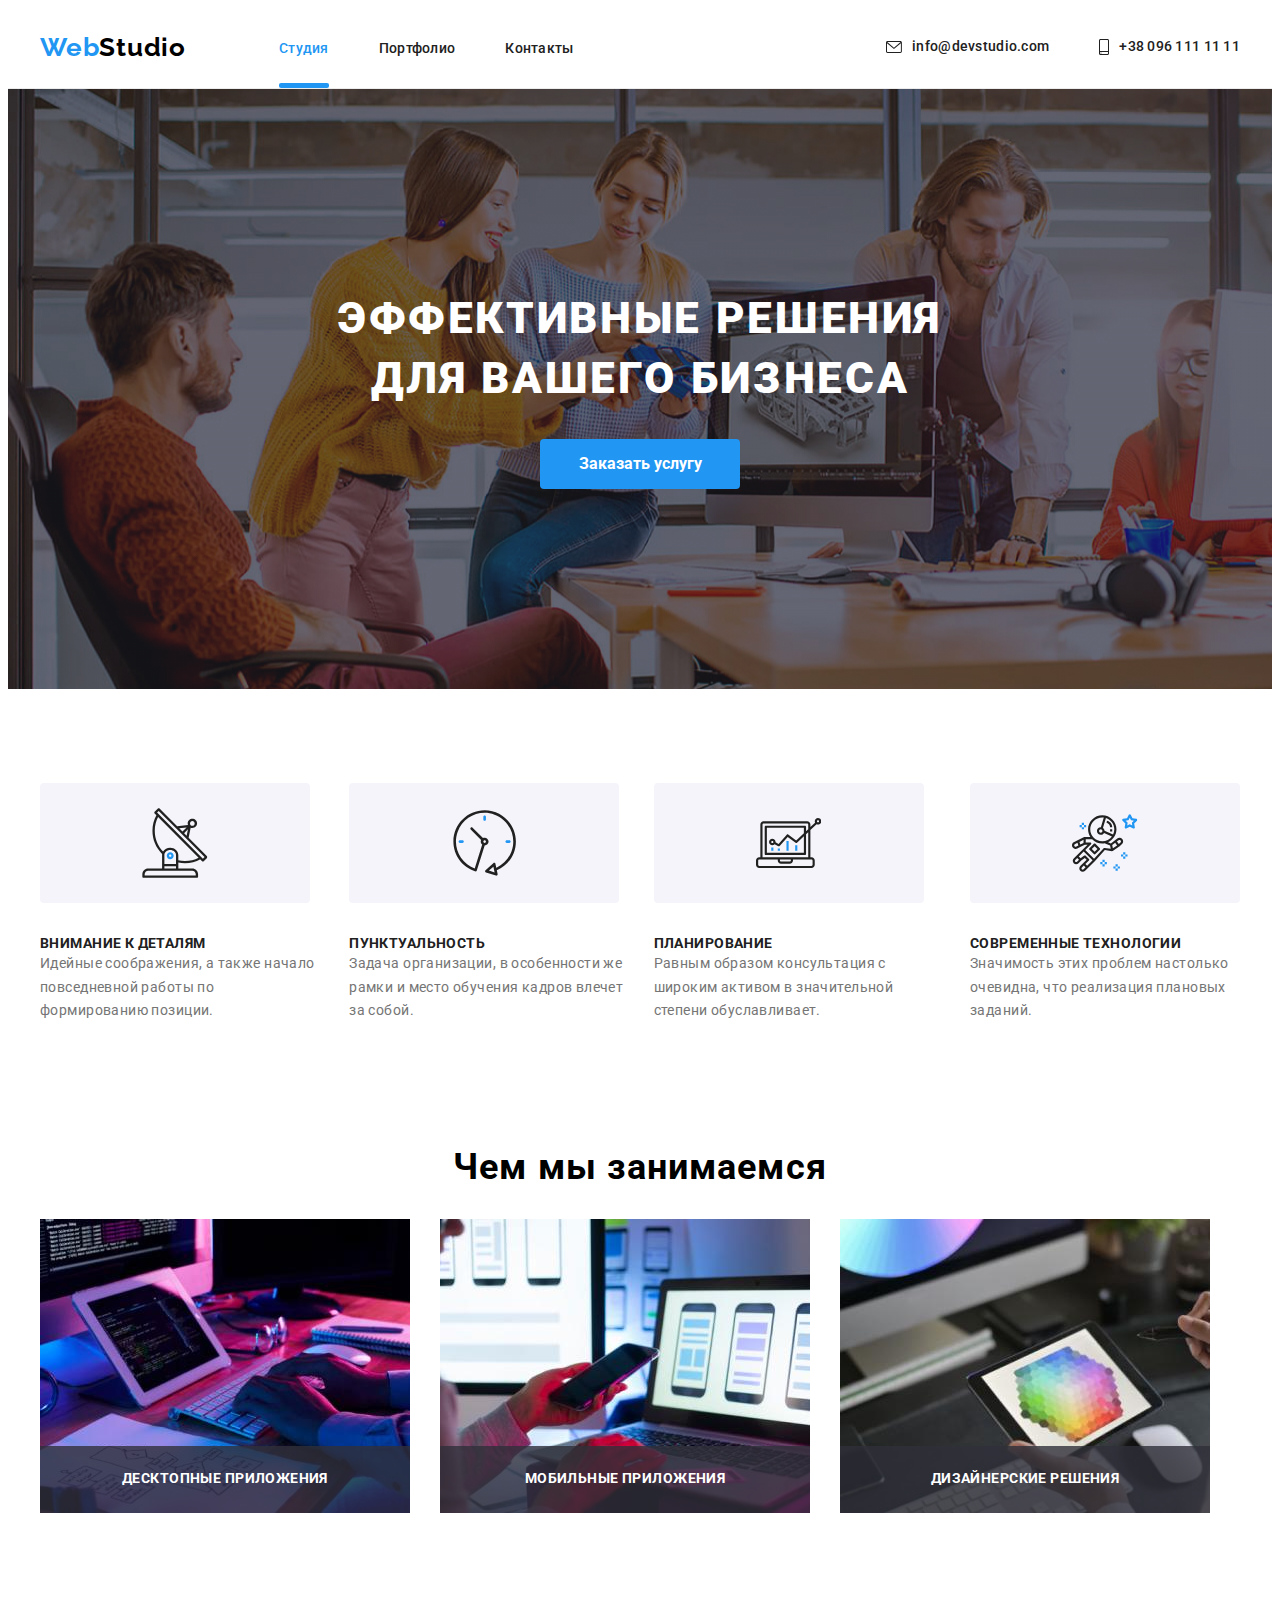
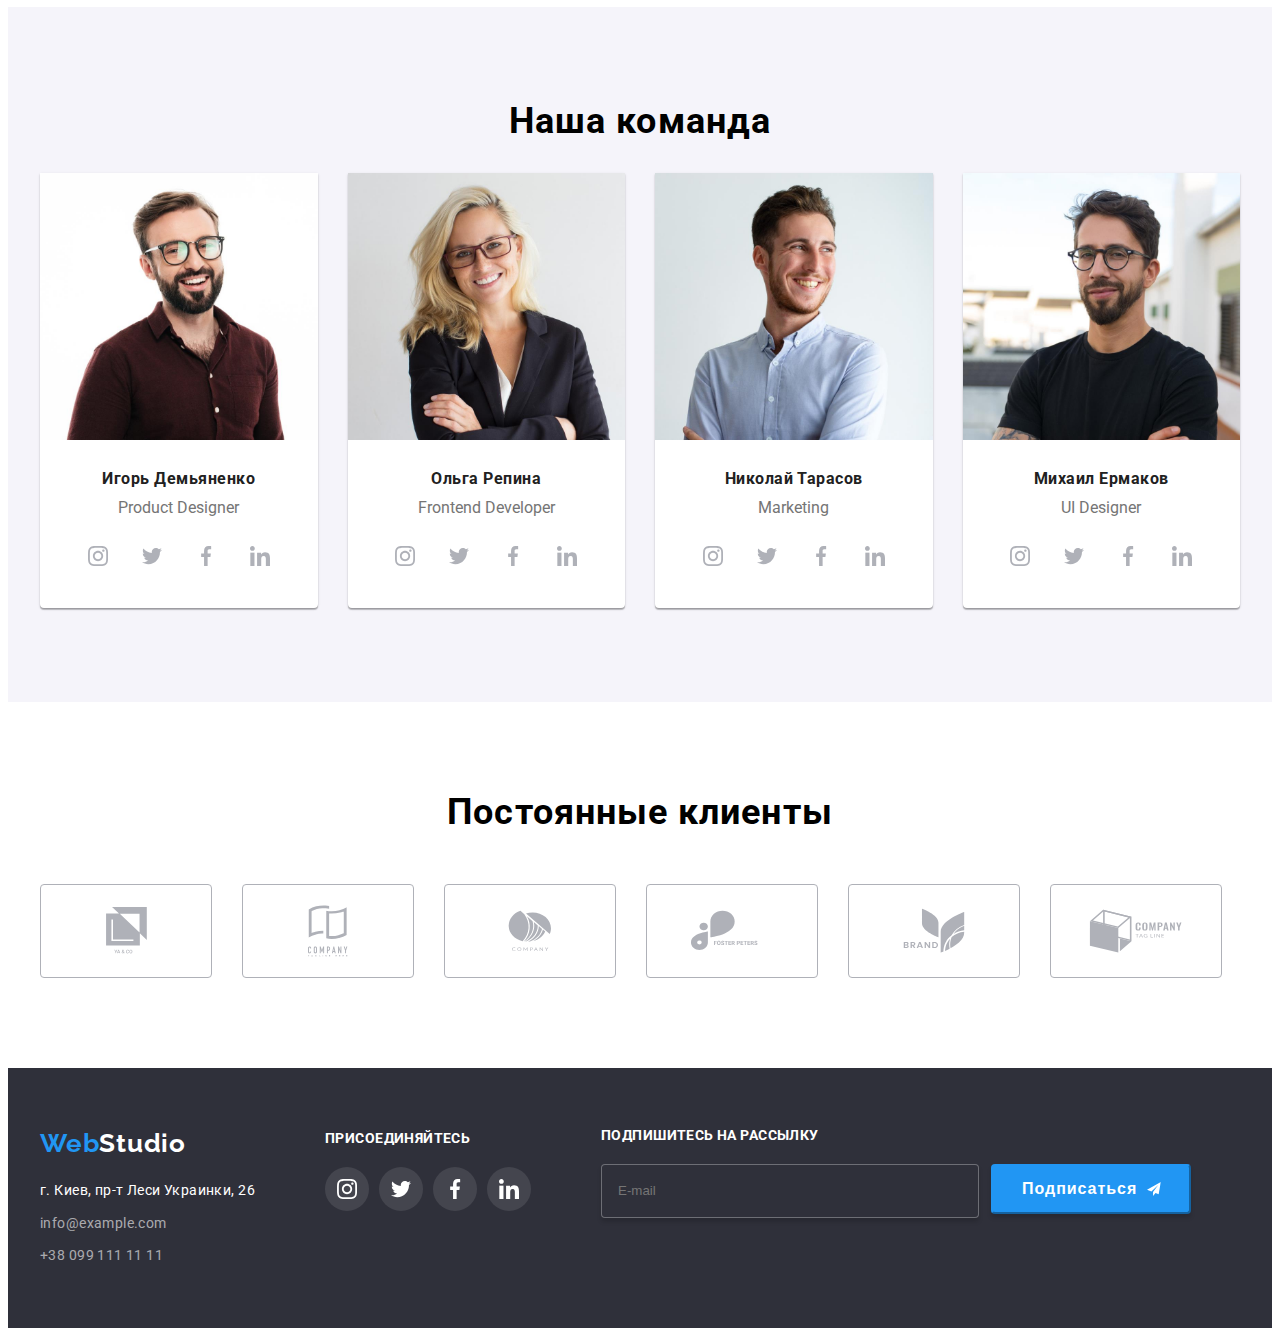
==== commit 6b3fad6a: "coding" ====
--- a/index.html
+++ b/index.html
@@ -43,22 +43,22 @@
     <!-- </nav> -->
     </div>
     <div class="mobile-menu" data-menu>
-        <div class="container ">
+        <div class="container mobile-menu__container">
             <button type="button" class="mobile-menu__close-button" data-menu-close>
                 <svg class="mobile-menu__close-icon" width="18" height="18">
                     <use href="./images/symbol-defs.svg#icon-close-vector"></use>
                 </svg>
             </button>
             <ul class="mob-site list">
-                <li class="mob-site__item"><a href="./index.html" class="current link">Студия</a></li>
+                <li class="mob-site__item"><a href="./index.html" class="mob-current__link link">Студия</a></li>
                 <li class="mob-site__item"><a href="./portfolio.html" class="mob-site__link link">Портфолио</a></li>
                 <li class="mob-site__item"><a href="" class="mob-site__link link ">Контакты</a></li>
             </ul>
             <ul class="mob-contact list">
+                <li class="mob-contact__item"><a href="tel:+380961111111" class="mob-contact__tel-link link">
+                    +38 096 111 11 11</a></li>
                 <li class="mob-contact__item"><a href="mailto:info@devstudio.com" class="mob-contact__link link">     
                     info@devstudio.com</a></li>
-                <li class="mob-contact__item"><a href="tel:+380961111111" class="mob-contact__link link">
-                    +38 096 111 11 11</a></li>
             </ul>
             <ul class="mob-social list">
                 <li class="mob-social__item"><a href="" class="mob-social__link link">Instagram</a></li>
--- a/css/main.min.css
+++ b/css/main.min.css
@@ -1 +1 @@
-.modal-title,.case__name,.kind__button,.worker__name,.benefits__title{color:#212121}.sign__email,.sign-up__name,.foot-soc__title,.down__adress,.logo,.logo__down,.labor__text,.kind__button:hover,.kind__button:focus,.work__text,.ban-button,.banner__title{color:#fff}.policy-doc,.down__link:hover,.down__link:focus,.down__adress:hover,.down__adress:focus,.fotlog,.logo{color:#2196f3}.lab-text-name,.check-text,.case__type,.worker__position,.benefits__description{color:#757575}.logo__part{color:#000}.modal-check:checked+.check-text::before,.fsoc__link:hover,.kind__button:hover,.kind__button:focus,.worker-soc__link:hover,.ban-button{background-color:#2196f3}.kind__button,.workers,.icon-ben{background-color:#f5f4fa}.modal,.worker__item{background:#fff}.kind__button,.ban-button{margin-left:auto;margin-right:auto;display:flex;align-items:center;justify-content:center;text-align:center;border-radius:4px;border:none;cursor:pointer;font-size:16px}.send-button,.sign__button{display:flex;justify-content:center;align-items:center;margin-left:auto;margin-right:auto;border-radius:4px;font-size:16px;flex-shrink:1;width:200px;height:50px;background:#2196f3;border-color:#2196f3;font-weight:700;line-height:1.88;letter-spacing:.06em;color:#fff}.all-clients__title,.workers__title,.working-area__title{font-weight:700;font-size:28px;line-height:1.16;text-align:center;letter-spacing:.03em;color:var(--second-title-color);margin-bottom:30px}.check-text,.modal-close,.fsoc__link,.down__link,.down__adress,.clients__link,.worker-soc__link,.worker-soc,.work__text{display:flex;align-items:center;justify-content:center}.kind,.clients,.working-area__title,.banner__title{margin-left:auto;margin-right:auto}body{font-family:"Roboto",sans-serif}p,h1,h2,h3{margin:0}ul{margin:0;padding-left:0}.list{list-style:none}.link{text-decoration:none}img{display:block;max-width:100%;height:auto;width:100%}.container{padding-left:15px;padding-right:15px}@media screen and (min-width: 480px){.container{width:480px;margin-left:auto;margin-right:auto}}@media screen and (min-width: 1200px){.container{width:1200px;margin-left:auto;margin-right:auto}}.section{padding-top:60px;padding-bottom:60px}@media screen and (min-width: 1200px){.section{padding-top:94px;padding-bottom:94px}}.header>.container{display:flex;align-items:center;justify-content:space-between}@media screen and (min-width: 1200px){.header>.container{display:flex;align-items:center;justify-content:none}}.header{padding-top:16px;padding-bottom:16px}@media screen and (min-width: 1200px){.header{padding-top:24px;padding-bottom:25px;border-bottom:1px solid #ececec}}.menu-button{display:inline-flex;line-height:0;margin:0;padding:0;border:none;background-color:rgba(0,0,0,0);height:40px;width:40px;align-items:center}.site,.contact{display:none}.logo{display:inline-block;align-items:center;justify-content:center;margin-right:93px;margin-bottom:0;font-family:"Raleway",sans-serif;font-style:normal;font-weight:700;font-size:26px;line-height:1.19}@media screen and (min-width: 1200px){.site,.contact{display:flex;gap:50px}}@media screen and (min-width: 1200px){.contact{margin-left:auto}}.mobile-menu{position:fixed;top:0;left:0;z-index:100;width:100%;height:100%;background-color:bisque;opacity:0;visibility:hidden;pointer-events:none}.mobile-menu>.container{position:relative}.mobile-menu.is-open{opacity:1;visibility:visible;pointer-events:auto}.mobile-menu__close-button{position:absolute;top:10px;right:15px;width:40px;height:40px;border:0;background-color:rgba(0,0,0,0)}@media screen and (min-width: 1200px){.main>.container{display:flex}}.banner{padding-top:118px;padding-bottom:118px;background-image:linear-gradient(rgba(47, 48, 58, 0.4), rgba(47, 48, 58, 0.4)),url(../images/banner.jpg)}@media screen and (min-width: 1200px){.banner{padding-top:200px;padding-bottom:200px;background-image:linear-gradient(rgba(47, 48, 58, 0.4), rgba(47, 48, 58, 0.4)),url(../images/banner.jpg)}}.banner__content{align-items:center}.banner__title{max-width:360px;font-weight:900;font-size:26px;line-height:1.62;text-align:center;letter-spacing:.06em;text-transform:uppercase;margin-bottom:30px}@media screen and (min-width: 1200px){.banner__title{max-width:696px;font-size:44px;line-height:1.36;justify-content:center}}.ban-button{padding:10px 32px;font-family:inherit;font-weight:700;line-height:2.5;min-width:200px;height:50px}.benefits{display:block}@media screen and (min-width: 1200px){.benefits{display:flex}}.benefits__item:not(:last-child){margin-bottom:30px}@media screen and (min-width: 1200px){.benefits__item:not(:last-child){margin-right:30px}}.icon-ben{width:450px;height:120px;border-radius:4px;margin-bottom:30px;display:flex;align-items:center;justify-content:center}@media screen and (min-width: 1200px){.icon-ben{width:270px;height:120px}}.benefits__title{display:block;justify-content:center;text-align:center;font-weight:700;font-size:14px;line-height:1.14;letter-spacing:.03em;text-transform:uppercase;margin-bottom:10px}@media screen and (min-width: 1200px){.benefits__title{display:inline}}.benefits__description{font-weight:400;font-size:14px;line-height:1.71;letter-spacing:.03em}@media screen and (min-width: 1200px){.benefits__description{margin-bottom:0}}.working-area{display:none}@media screen and (min-width: 1200px){.working-area{display:flex;padding-top:0}}.working-area__title{justify-content:center}@media screen and (min-width: 1200px){.working-area__title{font-size:36px}}.work{display:flex;align-items:center;margin:0}.work__item{position:relative}.work__item:not(:last-child){margin-right:30px}.work__text{position:absolute;height:23%;width:100%;bottom:0;left:0;font-weight:700;font-size:14px;line-height:1.14;letter-spacing:.03em;text-align:center;background:rgba(47,48,58,.8)}.worker{display:block;align-items:center}@media screen and (min-width: 1200px){.worker{display:flex;align-items:center;margin:0}}.worker__item{box-shadow:0px 1px 3px rgba(0,0,0,.12),0px 1px 1px rgba(0,0,0,.14),0px 2px 1px rgba(0,0,0,.2);border-radius:0px 0px 4px 4px}.worker__item:not(:last-child){margin-bottom:30px}@media screen and (min-width: 1200px){.worker__item:not(:last-child){margin-right:30px;margin-bottom:0}}.worker-soc{gap:10px;padding-bottom:30px}.worker-soc__link{width:44px;height:44px;border-radius:50%;transition:background-color 250ms cubic-bezier(0.4, 0, 0.2, 1)}.worker-soc__icon{fill:#afb1b8;transition:fill 250ms cubic-bezier(0.4, 0, 0.2, 1)}.worker-soc__link:hover .worker-soc__icon{fill:#fff}@media screen and (min-width: 1200px){.workers__title{font-size:36px}}.worker__name{font-size:16px;line-height:1.18;text-align:center;letter-spacing:.03em;padding-top:30px;margin-bottom:10px}.worker__position{font-size:16px;line-height:1.18;text-align:center;margin-bottom:16px}@media screen and (min-width: 1200px){.all-clients{padding-top:90px;padding-bottom:90px}}.clients{display:flex;flex-wrap:wrap;gap:30px}@media screen and (min-width: 1200px){.clients{display:flex;gap:30px}}.clients__link{width:210px;height:92px;border:1px solid #afb1b8;border-radius:4px;transition:border-color 250ms cubic-bezier(0.4, 0, 0.2, 1)}.clients__link:hover{border-color:#2196f3}@media screen and (min-width: 1200px){.clients__link{width:170px}}.clients__icon{fill:#afb1b8;transition:fill 250ms cubic-bezier(0.4, 0, 0.2, 1)}.clients__link:hover .clients__icon{fill:#2196f3}.all-clients__title{margin-bottom:30px}@media screen and (min-width: 1200px){.all-clients__title{font-size:36px;margin-bottom:50px}}.kind{display:flex;justify-content:start;flex-wrap:wrap;gap:8px;margin-bottom:40px}@media screen and (min-width: 1200px){.kind{align-items:center;justify-content:center;margin-bottom:50px}}.kind__button{padding:6px 22px;font-weight:500;font-size:16px;line-height:1.62;letter-spacing:.03em;transition:color 250ms cubic-bezier(0.4, 0, 0.2, 1),background-color 250ms cubic-bezier(0.4, 0, 0.2, 1),box-shadow 250ms cubic-bezier(0.4, 0, 0.2, 1)}.kind__button:hover,.kind__button:focus{box-shadow:0px 3px 1px rgba(0,0,0,.1),0px 1px 2px rgba(0,0,0,.08),0px 2px 2px rgba(0,0,0,.12);border-radius:4px}@media screen and (min-width: 1200px){.cases{display:flex;flex-wrap:wrap;gap:30px}}.cases__item{display:block;align-items:center;justify-content:center;width:450px}.cases__item:not(:last-child){margin-bottom:30px}@media screen and (min-width: 1200px){.cases__item{width:370px}}.labor{position:relative;overflow:hidden}.labor__text{display:flex;position:absolute;top:0;left:0;height:101%;padding:63px 24px;font-weight:400;font-size:18px;line-height:1.56;letter-spacing:.03em;background:rgba(33,150,243,.9);transform:translateY(100%);transition:transform 250ms cubic-bezier(0.4, 0, 0.2, 1),opacity 250ms cubic-bezier(0.4, 0, 0.2, 1);opacity:0}.cases__link:hover .labor__text{transform:translateY(0);opacity:1}.cases__link{display:block;align-items:center;justify-content:center;transition:box-shadow 250ms cubic-bezier(0.4, 0, 0.2, 1),transform 250ms cubic-bezier(0.4, 0, 0.2, 1)}.cases__link:hover,.cases__link:focus{cursor:pointer;box-shadow:0px 1px 1px rgba(0,0,0,.12),0px 4px 4px rgba(0,0,0,.06),1px 4px 6px rgba(0,0,0,.16)}@media screen and (min-width: 1200px){.cases__link{display:inline-block}}.case{padding:20px 24px;border-right:1px solid #eee;border-bottom:1px solid #eee;border-left:1px solid #eee}.case__name{font-size:18px;line-height:2;letter-spacing:.06em;margin-bottom:4px}.case__type{font-size:16px;line-height:1.88;letter-spacing:.03em}.footer{background-color:#2f303a;padding-top:60px;padding-bottom:60px}@media screen and (min-width: 1200px){.footer>.container{display:flex;gap:70px}}.logo,.logo__down{display:inline-block;font-family:"Raleway",sans-serif;font-weight:700;font-size:26px;line-height:1.19;letter-spacing:.03em}.fotlog{display:flex;align-items:center;justify-content:center;margin-bottom:20px;margin-right:0}@media screen and (min-width: 1200px){.fotlog{margin-bottom:20px;display:inline-block}}.down:last-child{margin-bottom:20px}@media screen and (min-width: 1200px){.down:last-child{margin-bottom:0}}.down__link,.down__adress{font-style:normal;font-size:14px;line-height:1.71;letter-spacing:.03em}@media screen and (min-width: 1200px){.down__link,.down__adress{display:inline}}.down__item:not(:last-child){margin-bottom:9px}.down__link{color:rgba(255,255,255,.6);transition:color 250ms cubic-bezier(0.4, 0, 0.2, 1)}.down__adress{transition:color 250ms cubic-bezier(0.4, 0, 0.2, 1)}.foot-soc__title{font-weight:700;font-size:14px;line-height:1.14;letter-spacing:.03em;text-transform:uppercase;display:flex;justify-content:center;align-items:center;margin-bottom:20px;margin-top:0}@media screen and (min-width: 1200px){.foot-soc__title{display:inline-block}}.fsoc{display:flex;justify-content:center;align-items:center;gap:10px}@media screen and (min-width: 1200px){.fsoc{justify-content:baseline}}.fsoc__item{border-radius:50%;background:rgba(255,255,255,.1);margin-bottom:60px}@media screen and (min-width: 1200px){.fsoc__item{margin-bottom:0}}.fsoc__link{width:44px;height:44px;border-radius:50%;transition:background-color 250ms cubic-bezier(0.4, 0, 0.2, 1)}.fsoc__icon{fill:#fff}.fsoc__link:hover .fsoc__icon{fill:#fff}@media screen and (min-width: 1200px){.sign{margin:0;display:flex}}.sign-up__name{display:flex;justify-content:center;font-weight:700;font-size:14px;line-height:1.14;letter-spacing:.03em;text-transform:uppercase;margin-bottom:20px}@media screen and (min-width: 1200px){.sign-up__name{display:block}}.sign__email{display:block;background-color:#2f303a;width:450px;height:50px;border:1px solid rgba(255,255,255,.3);box-shadow:0px 4px 4px rgba(0,0,0,.15);border-radius:4px;padding-left:16px;outline:rgba(0,0,0,0);margin-bottom:20px}@media screen and (min-width: 1200px){.sign__email{width:358px;margin-right:12px;margin-bottom:0}}.sign__button{padding:10px 28px 10px 29px;gap:10px;box-shadow:0px 4px 4px rgba(0,0,0,.15);cursor:pointer}.backdrop{position:fixed;top:0;width:100%;height:100%;background:rgba(0,0,0,.2);transition:opacity 250ms cubic-bezier(0.4, 0, 0.2, 1),visibility 250ms cubic-bezier(0.4, 0, 0.2, 1)}.is-hidden{opacity:0;visibility:hidden;pointer-events:none}.backdrop.is-hidden .modal{transform:translate(-50%, -50%) scale(0)}.modal{width:528px;height:581px;box-shadow:0px 1px 3px rgba(0,0,0,.12),0px 1px 1px rgba(0,0,0,.14),0px 2px 1px rgba(0,0,0,.2);border-radius:4px;width:500px;min-height:500px;position:absolute;top:50%;left:50%;transform:translate(-50%, -50%) scale(1);transition:transform 250ms cubic-bezier(0.4, 0, 0.2, 1);padding-left:41px;padding-right:39px;padding-top:40px;padding-bottom:40px;margin:0}.modal-title{font-weight:700;font-size:20px;line-height:1.15;text-align:center;margin-bottom:12px}.modal-close{padding:10px 9px;position:absolute;top:10px;right:10px;background:#fff;width:30px;height:30px;border-radius:50%;border:1px solid rgba(0,0,0,.1)}.modal-close:hover{cursor:pointer}.modal-field{margin-bottom:10px}.modal-input{width:100%;height:40px;border:1px solid rgba(33,33,33,.2);border-radius:4px;font-weight:400;font-size:12px;padding-left:42px;outline:rgba(0,0,0,0);transition:border-color 250ms cubic-bezier(0.4, 0, 0.2, 1),fill 250ms cubic-bezier(0.4, 0, 0.2, 1)}.modal-input:focus{border-color:#2196f3}.modal-input:focus+.input-icon{fill:#2196f3}.modal-input-coment{width:100%;height:120px;border:1px solid rgba(33,33,33,.2);border-radius:4px;padding:12px 16px;resize:none;outline:rgba(0,0,0,0);transition:border-color 250ms cubic-bezier(0.4, 0, 0.2, 1)}.modal-input-coment:focus{border-color:#2196f3}.modal-input-coment::placeholder{font-weight:400;font-size:12px;line-height:1.16;letter-spacing:.01em;color:rgba(117,117,117,.5)}.input-wrap{position:relative}.input-icon{position:absolute;left:12px;top:40%;transform:translateY(-50%)}.modal-input-coment{display:block}.modal-com{margin-bottom:20px}.modal-check-box{margin-bottom:30px}.check-text{font-weight:400;font-size:14px;line-height:1.71;margin-bottom:30px}.check-text::before{content:"";display:inline-block;margin-right:8px;width:16px;height:15px;border:2px solid #212121}.modal-check{position:absolute;white-space:nowrap;width:1px;height:1px;overflow:hidden;border:0;padding:0;clip:rect(0 0 0 0);clip-path:inset(50%);margin:-1px}.modal-check:checked+.check-text::before{border:none;background-image:url(../images/check.svg);background-repeat:no-repeat;background-position:center}.policy-doc{margin-left:3px}.lab-text-name{display:block;margin-bottom:4px;font-weight:400;font-size:12px;line-height:1.16;letter-spacing:.01em}.send-button{padding:10px 55px;transition:box-shadow 250ms cubic-bezier(0.4, 0, 0.2, 1)}.send-button:focus,.send-button:hover{box-shadow:0px 4px 4px rgba(0,0,0,.25)}/*# sourceMappingURL=main.min.css.map */+.modal-title,.case__name,.kind__button,.worker__name,.benefits__title,.site__link,.contact__link{color:#212121}.sign__email,.sign-up__name,.foot-soc__title,.down__adress,.logo,.logo__down,.labor__text,.kind__button:hover,.kind__button:focus,.work__text,.ban-button,.banner__title{color:#fff}.policy-doc,.down__link:hover,.down__link:focus,.down__adress:hover,.down__adress:focus,.fotlog,.site__link:hover,.site__link:focus,.current,.logo{color:#2196f3}.lab-text-name,.check-text,.case__type,.worker__position,.benefits__description{color:#757575}.logo__part{color:#000}.modal-check:checked+.check-text::before,.fsoc__link:hover,.kind__button:hover,.kind__button:focus,.worker-soc__link:hover,.ban-button{background-color:#2196f3}.kind__button,.workers,.icon-ben{background-color:#f5f4fa}.modal,.worker__item{background:#fff}.kind__button,.ban-button{margin-left:auto;margin-right:auto;display:flex;align-items:center;justify-content:center;text-align:center;border-radius:4px;border:none;cursor:pointer;font-size:16px}.send-button,.sign__button{display:flex;justify-content:center;align-items:center;margin-left:auto;margin-right:auto;border-radius:4px;font-size:16px;flex-shrink:1;width:200px;height:50px;background:#2196f3;border-color:#2196f3;font-weight:700;line-height:1.88;letter-spacing:.06em;color:#fff}.all-clients__title,.workers__title,.working-area__title{font-weight:700;font-size:28px;line-height:1.16;text-align:center;letter-spacing:.03em;color:var(--second-title-color);margin-bottom:30px}.check-text,.modal-close,.fsoc__link,.down__link,.down__adress,.clients__link,.worker-soc__link,.worker-soc,.work__text{display:flex;align-items:center;justify-content:center}.kind,.clients,.working-area__title,.banner__title{margin-left:auto;margin-right:auto}body{font-family:"Roboto",sans-serif}p,h1,h2,h3{margin:0}ul{margin:0;padding-left:0}.list{list-style:none}.link{text-decoration:none}img{display:block;max-width:100%;height:auto;width:100%}.container{padding-left:15px;padding-right:15px}@media screen and (min-width: 480px){.container{width:480px;margin-left:auto;margin-right:auto}}@media screen and (min-width: 1200px){.container{width:1200px;margin-left:auto;margin-right:auto}}.section{padding-top:60px;padding-bottom:60px}@media screen and (min-width: 1200px){.section{padding-top:94px;padding-bottom:94px}}.header>.container{display:flex;align-items:center;justify-content:space-between}@media screen and (min-width: 1200px){.header>.container{display:flex;align-items:center;justify-content:none}}.header{padding-top:16px;padding-bottom:16px}@media screen and (min-width: 1200px){.header{padding-top:24px;padding-bottom:25px;border-bottom:1px solid #ececec}}.menu-button{display:inline-flex;line-height:0;margin:0;padding:0;border:none;background-color:rgba(0,0,0,0);height:40px;width:40px;align-items:center}@media screen and (min-width: 1200px){.menu-button{display:none}}.site,.contact{display:none}@media screen and (min-width: 1200px){.site,.contact{display:flex;gap:50px}}@media screen and (min-width: 1200px){.navigation{display:flex;align-items:center}}.logo{display:inline-block;align-items:center;justify-content:center;margin-right:93px;margin-bottom:0;font-family:"Raleway",sans-serif;font-style:normal;font-weight:700;font-size:26px;line-height:1.19}@media screen and (min-width: 1200px){.contact{margin-left:auto}}.current{font-weight:500;font-size:14px;line-height:1.14;letter-spacing:.02em}@media screen and (min-width: 1200px){.current{position:relative;padding-bottom:32px}.current::after{content:"";position:absolute;left:0;bottom:0;display:block;width:100%;height:5px;background-color:#2196f3;border-radius:2px}.current:hover::after{display:block}}.site__link,.contact__link{font-weight:500;font-size:14px;line-height:1.14;letter-spacing:.02em;transition:color 250ms cubic-bezier(0.4, 0, 0.2, 1)}@media screen and (min-width: 1200px){.site__link,.contact__link{font-weight:500;font-size:14px;line-height:1.14;letter-spacing:.02em;color:#212121}}@media screen and (min-width: 1200px){.contact__link{display:flex;align-items:center;gap:10px;color:#212121}}@media screen and (min-width: 1200px){.contact__link:hover,.contact__link:focus{color:#2196f3}}.contact__icon{fill:currentColor}.mobile-menu{position:fixed;top:0;left:0;z-index:100;width:100%;height:100%;background-color:#fff;opacity:0;visibility:hidden;pointer-events:none;transition:opacity 250ms cubic-bezier(0.4, 0, 0.2, 1),visibility 250ms cubic-bezier(0.4, 0, 0.2, 1)}.mobile-menu>.container{position:relative}.mobile-menu__container{padding-top:48px;padding-bottom:48px;padding-left:40px;height:100vh;display:flex;flex-direction:column;justify-content:space-between}.mobile-menu.is-open{opacity:1;visibility:visible;pointer-events:auto}.mobile-menu__close-button{position:absolute;top:10px;right:15px;width:40px;height:40px;border:0;background-color:rgba(0,0,0,0)}.mob-site{display:inline-block}.mob-site__item{padding-bottom:32px}.mob-current__link,.mob-site__link{font-weight:500;font-size:40px;line-height:47px;text-align:center;letter-spacing:.02em;color:#212121}.mob-current__link{color:#2196f3}.mob-contact{display:flexbox;align-items:flex-end;margin-top:auto}.mob-contact__tel-link{font-weight:500;font-size:34px;line-height:1.17;letter-spacing:.02em;color:#2196f3}.mob-contact__link{font-size:24px;line-height:1.16;letter-spacing:.02em;color:#757575}.mob-contact__item:nth-child(1){padding-bottom:32px}.mob-contact__item:last-child{padding-bottom:64px}.mob-social{display:flex;gap:10px}.mob-social__item{padding-right:10px}.mob-social__item:not(:last-child){border-right:1px solid rgba(33,33,33,.2)}.mob-social__link{font-size:18px;line-height:1.22;letter-spacing:.02em;color:#2196f3}@media screen and (min-width: 1200px){.main>.container{display:flex}}.banner{padding-top:118px;padding-bottom:118px;background-image:linear-gradient(rgba(47, 48, 58, 0.4), rgba(47, 48, 58, 0.4)),url(../images/banner-mobile.jpg)}@media screen and (min-device-pixel-ratio: 2)and (min-width: 240px),screen and (min-resolution: 192dpi)and (min-width: 240px),screen and (min-resolution: 2dppx)and (min-width: 240px){.banner{background-image:linear-gradient(rgba(47, 48, 58, 0.4), rgba(47, 48, 58, 0.4)),url(../images/banner-mobile@2x.jpg);background-size:cover}}@media screen and (min-width: 768px){.banner{background-image:linear-gradient(rgba(47, 48, 58, 0.4), rgba(47, 48, 58, 0.4)),url(../images/banner-tablet.jpg)}}@media screen and (min-device-pixel-ratio: 2)and (min-width: 768px),screen and (min-resolution: 192dpi)and (min-width: 768px),screen and (min-resolution: 2dppx)and (min-width: 768px){.banner{background-image:linear-gradient(rgba(47, 48, 58, 0.4), rgba(47, 48, 58, 0.4)),url(../images/banner-tablet@2x.jpg)}}@media screen and (min-width: 1200px){.banner{padding-top:200px;padding-bottom:200px;background-image:linear-gradient(rgba(47, 48, 58, 0.4), rgba(47, 48, 58, 0.4)),url(../images/banner.jpg)}}@media screen and (min-device-pixel-ratio: 2)and (min-width: 1200px),screen and (min-resolution: 192dpi)and (min-width: 1200px),screen and (min-resolution: 2dppx)and (min-width: 1200px){.banner{background-image:linear-gradient(rgba(47, 48, 58, 0.4), rgba(47, 48, 58, 0.4)),url(../images/banner@2x.jpg)}}.banner__content{align-items:center}.banner__title{max-width:360px;font-weight:900;font-size:26px;line-height:1.62;text-align:center;letter-spacing:.06em;text-transform:uppercase;margin-bottom:30px}@media screen and (min-width: 1200px){.banner__title{max-width:696px;font-size:44px;line-height:1.36;justify-content:center}}.ban-button{padding:10px 32px;font-family:inherit;font-weight:700;line-height:2.5;min-width:200px;height:50px}.benefits{display:block}@media screen and (min-width: 1200px){.benefits{display:flex}}.benefits__item:not(:last-child){margin-bottom:30px}@media screen and (min-width: 1200px){.benefits__item:not(:last-child){margin-right:30px}}.icon-ben{width:450px;height:120px;border-radius:4px;margin-bottom:30px;display:flex;align-items:center;justify-content:center}@media screen and (min-width: 1200px){.icon-ben{width:270px;height:120px}}.benefits__title{display:block;justify-content:center;text-align:center;font-weight:700;font-size:14px;line-height:1.14;letter-spacing:.03em;text-transform:uppercase;margin-bottom:10px}@media screen and (min-width: 1200px){.benefits__title{display:inline}}.benefits__description{font-weight:400;font-size:14px;line-height:1.71;letter-spacing:.03em}@media screen and (min-width: 1200px){.benefits__description{margin-bottom:0}}.working-area{display:none}@media screen and (min-width: 1200px){.working-area{display:flex;padding-top:0}}.working-area__title{justify-content:center}@media screen and (min-width: 1200px){.working-area__title{font-size:36px}}.work{display:flex;align-items:center;margin:0}.work__item{position:relative}.work__item:not(:last-child){margin-right:30px}.work__text{position:absolute;height:23%;width:100%;bottom:0;left:0;font-weight:700;font-size:14px;line-height:1.14;letter-spacing:.03em;text-align:center;background:rgba(47,48,58,.8)}.worker{display:block;align-items:center}@media screen and (min-width: 1200px){.worker{display:flex;align-items:center;margin:0}}.worker__item{box-shadow:0px 1px 3px rgba(0,0,0,.12),0px 1px 1px rgba(0,0,0,.14),0px 2px 1px rgba(0,0,0,.2);border-radius:0px 0px 4px 4px}.worker__item:not(:last-child){margin-bottom:30px}@media screen and (min-width: 1200px){.worker__item:not(:last-child){margin-right:30px;margin-bottom:0}}.worker-soc{gap:10px;padding-bottom:30px}.worker-soc__link{width:44px;height:44px;border-radius:50%;transition:background-color 250ms cubic-bezier(0.4, 0, 0.2, 1)}.worker-soc__icon{fill:#afb1b8;transition:fill 250ms cubic-bezier(0.4, 0, 0.2, 1)}.worker-soc__link:hover .worker-soc__icon{fill:#fff}@media screen and (min-width: 1200px){.workers__title{font-size:36px}}.worker__name{font-size:16px;line-height:1.18;text-align:center;letter-spacing:.03em;padding-top:30px;margin-bottom:10px}.worker__position{font-size:16px;line-height:1.18;text-align:center;margin-bottom:16px}@media screen and (min-width: 1200px){.all-clients{padding-top:90px;padding-bottom:90px}}.clients{display:flex;flex-wrap:wrap;gap:30px}@media screen and (min-width: 1200px){.clients{display:flex;gap:30px}}.clients__link{width:210px;height:92px;border:1px solid #afb1b8;border-radius:4px;transition:border-color 250ms cubic-bezier(0.4, 0, 0.2, 1)}.clients__link:hover{border-color:#2196f3}@media screen and (min-width: 1200px){.clients__link{width:170px}}.clients__icon{fill:#afb1b8;transition:fill 250ms cubic-bezier(0.4, 0, 0.2, 1)}.clients__link:hover .clients__icon{fill:#2196f3}.all-clients__title{margin-bottom:30px}@media screen and (min-width: 1200px){.all-clients__title{font-size:36px;margin-bottom:50px}}.kind{display:flex;justify-content:start;flex-wrap:wrap;gap:8px;margin-bottom:40px}@media screen and (min-width: 1200px){.kind{align-items:center;justify-content:center;margin-bottom:50px}}.kind__button{padding:6px 22px;font-weight:500;font-size:16px;line-height:1.62;letter-spacing:.03em;transition:color 250ms cubic-bezier(0.4, 0, 0.2, 1),background-color 250ms cubic-bezier(0.4, 0, 0.2, 1),box-shadow 250ms cubic-bezier(0.4, 0, 0.2, 1)}.kind__button:hover,.kind__button:focus{box-shadow:0px 3px 1px rgba(0,0,0,.1),0px 1px 2px rgba(0,0,0,.08),0px 2px 2px rgba(0,0,0,.12);border-radius:4px}@media screen and (min-width: 1200px){.cases{display:flex;flex-wrap:wrap;gap:30px}}.cases__item{display:block;align-items:center;justify-content:center;width:450px}.cases__item:not(:last-child){margin-bottom:30px}@media screen and (min-width: 1200px){.cases__item{width:370px}}.labor{position:relative;overflow:hidden}.labor__text{display:flex;position:absolute;top:0;left:0;height:101%;padding:63px 24px;font-weight:400;font-size:18px;line-height:1.56;letter-spacing:.03em;background:rgba(33,150,243,.9);transform:translateY(100%);transition:transform 250ms cubic-bezier(0.4, 0, 0.2, 1),opacity 250ms cubic-bezier(0.4, 0, 0.2, 1);opacity:0}.cases__link:hover .labor__text{transform:translateY(0);opacity:1}.cases__link{display:block;align-items:center;justify-content:center;transition:box-shadow 250ms cubic-bezier(0.4, 0, 0.2, 1),transform 250ms cubic-bezier(0.4, 0, 0.2, 1)}.cases__link:hover,.cases__link:focus{cursor:pointer;box-shadow:0px 1px 1px rgba(0,0,0,.12),0px 4px 4px rgba(0,0,0,.06),1px 4px 6px rgba(0,0,0,.16)}@media screen and (min-width: 1200px){.cases__link{display:inline-block}}.case{padding:20px 24px;border-right:1px solid #eee;border-bottom:1px solid #eee;border-left:1px solid #eee}.case__name{font-size:18px;line-height:2;letter-spacing:.06em;margin-bottom:4px}.case__type{font-size:16px;line-height:1.88;letter-spacing:.03em}.footer{background-color:#2f303a;padding-top:60px;padding-bottom:60px}@media screen and (min-width: 1200px){.footer>.container{display:flex;gap:70px}}.logo,.logo__down{display:inline-block;font-family:"Raleway",sans-serif;font-weight:700;font-size:26px;line-height:1.19;letter-spacing:.03em}.fotlog{display:flex;align-items:center;justify-content:center;margin-bottom:20px;margin-right:0}@media screen and (min-width: 1200px){.fotlog{margin-bottom:20px;display:inline-block}}.down:last-child{margin-bottom:20px}@media screen and (min-width: 1200px){.down:last-child{margin-bottom:0}}.down__link,.down__adress{font-style:normal;font-size:14px;line-height:1.71;letter-spacing:.03em}@media screen and (min-width: 1200px){.down__link,.down__adress{display:inline}}.down__item:not(:last-child){margin-bottom:9px}.down__link{color:rgba(255,255,255,.6);transition:color 250ms cubic-bezier(0.4, 0, 0.2, 1)}.down__adress{transition:color 250ms cubic-bezier(0.4, 0, 0.2, 1)}.foot-soc__title{font-weight:700;font-size:14px;line-height:1.14;letter-spacing:.03em;text-transform:uppercase;display:flex;justify-content:center;align-items:center;margin-bottom:20px;margin-top:0}@media screen and (min-width: 1200px){.foot-soc__title{display:inline-block}}.fsoc{display:flex;justify-content:center;align-items:center;gap:10px}@media screen and (min-width: 1200px){.fsoc{justify-content:baseline}}.fsoc__item{border-radius:50%;background:rgba(255,255,255,.1);margin-bottom:60px}@media screen and (min-width: 1200px){.fsoc__item{margin-bottom:0}}.fsoc__link{width:44px;height:44px;border-radius:50%;transition:background-color 250ms cubic-bezier(0.4, 0, 0.2, 1)}.fsoc__icon{fill:#fff}.fsoc__link:hover .fsoc__icon{fill:#fff}@media screen and (min-width: 1200px){.sign{margin:0;display:flex}}.sign-up__name{display:flex;justify-content:center;font-weight:700;font-size:14px;line-height:1.14;letter-spacing:.03em;text-transform:uppercase;margin-bottom:20px}@media screen and (min-width: 1200px){.sign-up__name{display:block}}.sign__email{display:block;background-color:#2f303a;width:450px;height:50px;border:1px solid rgba(255,255,255,.3);box-shadow:0px 4px 4px rgba(0,0,0,.15);border-radius:4px;padding-left:16px;outline:rgba(0,0,0,0);margin-bottom:20px}@media screen and (min-width: 1200px){.sign__email{width:358px;margin-right:12px;margin-bottom:0}}.sign__button{padding:10px 28px 10px 29px;gap:10px;box-shadow:0px 4px 4px rgba(0,0,0,.15);cursor:pointer}.backdrop{position:fixed;top:0;width:100%;height:100%;background:rgba(0,0,0,.2);transition:opacity 250ms cubic-bezier(0.4, 0, 0.2, 1),visibility 250ms cubic-bezier(0.4, 0, 0.2, 1)}.is-hidden{opacity:0;visibility:hidden;pointer-events:none}.backdrop.is-hidden .modal{transform:translate(-50%, -50%) scale(0)}.modal{width:528px;height:581px;box-shadow:0px 1px 3px rgba(0,0,0,.12),0px 1px 1px rgba(0,0,0,.14),0px 2px 1px rgba(0,0,0,.2);border-radius:4px;width:500px;min-height:500px;position:absolute;top:50%;left:50%;transform:translate(-50%, -50%) scale(1);transition:transform 250ms cubic-bezier(0.4, 0, 0.2, 1);padding-left:41px;padding-right:39px;padding-top:40px;padding-bottom:40px;margin:0}.modal-title{font-weight:700;font-size:20px;line-height:1.15;text-align:center;margin-bottom:12px}.modal-close{padding:10px 9px;position:absolute;top:10px;right:10px;background:#fff;width:30px;height:30px;border-radius:50%;border:1px solid rgba(0,0,0,.1)}.modal-close:hover{cursor:pointer}.modal-field{margin-bottom:10px}.modal-input{width:100%;height:40px;border:1px solid rgba(33,33,33,.2);border-radius:4px;font-weight:400;font-size:12px;padding-left:42px;outline:rgba(0,0,0,0);transition:border-color 250ms cubic-bezier(0.4, 0, 0.2, 1),fill 250ms cubic-bezier(0.4, 0, 0.2, 1)}.modal-input:focus{border-color:#2196f3}.modal-input:focus+.input-icon{fill:#2196f3}.modal-input-coment{width:100%;height:120px;border:1px solid rgba(33,33,33,.2);border-radius:4px;padding:12px 16px;resize:none;outline:rgba(0,0,0,0);transition:border-color 250ms cubic-bezier(0.4, 0, 0.2, 1)}.modal-input-coment:focus{border-color:#2196f3}.modal-input-coment::placeholder{font-weight:400;font-size:12px;line-height:1.16;letter-spacing:.01em;color:rgba(117,117,117,.5)}.input-wrap{position:relative}.input-icon{position:absolute;left:12px;top:40%;transform:translateY(-50%)}.modal-input-coment{display:block}.modal-com{margin-bottom:20px}.modal-check-box{margin-bottom:30px}.check-text{font-weight:400;font-size:14px;line-height:1.71;margin-bottom:30px}.check-text::before{content:"";display:inline-block;margin-right:8px;width:16px;height:15px;border:2px solid #212121}.modal-check{position:absolute;white-space:nowrap;width:1px;height:1px;overflow:hidden;border:0;padding:0;clip:rect(0 0 0 0);clip-path:inset(50%);margin:-1px}.modal-check:checked+.check-text::before{border:none;background-image:url(../images/check.svg);background-repeat:no-repeat;background-position:center}.policy-doc{margin-left:3px}.lab-text-name{display:block;margin-bottom:4px;font-weight:400;font-size:12px;line-height:1.16;letter-spacing:.01em}.send-button{padding:10px 55px;transition:box-shadow 250ms cubic-bezier(0.4, 0, 0.2, 1)}.send-button:focus,.send-button:hover{box-shadow:0px 4px 4px rgba(0,0,0,.25)}/*# sourceMappingURL=main.min.css.map */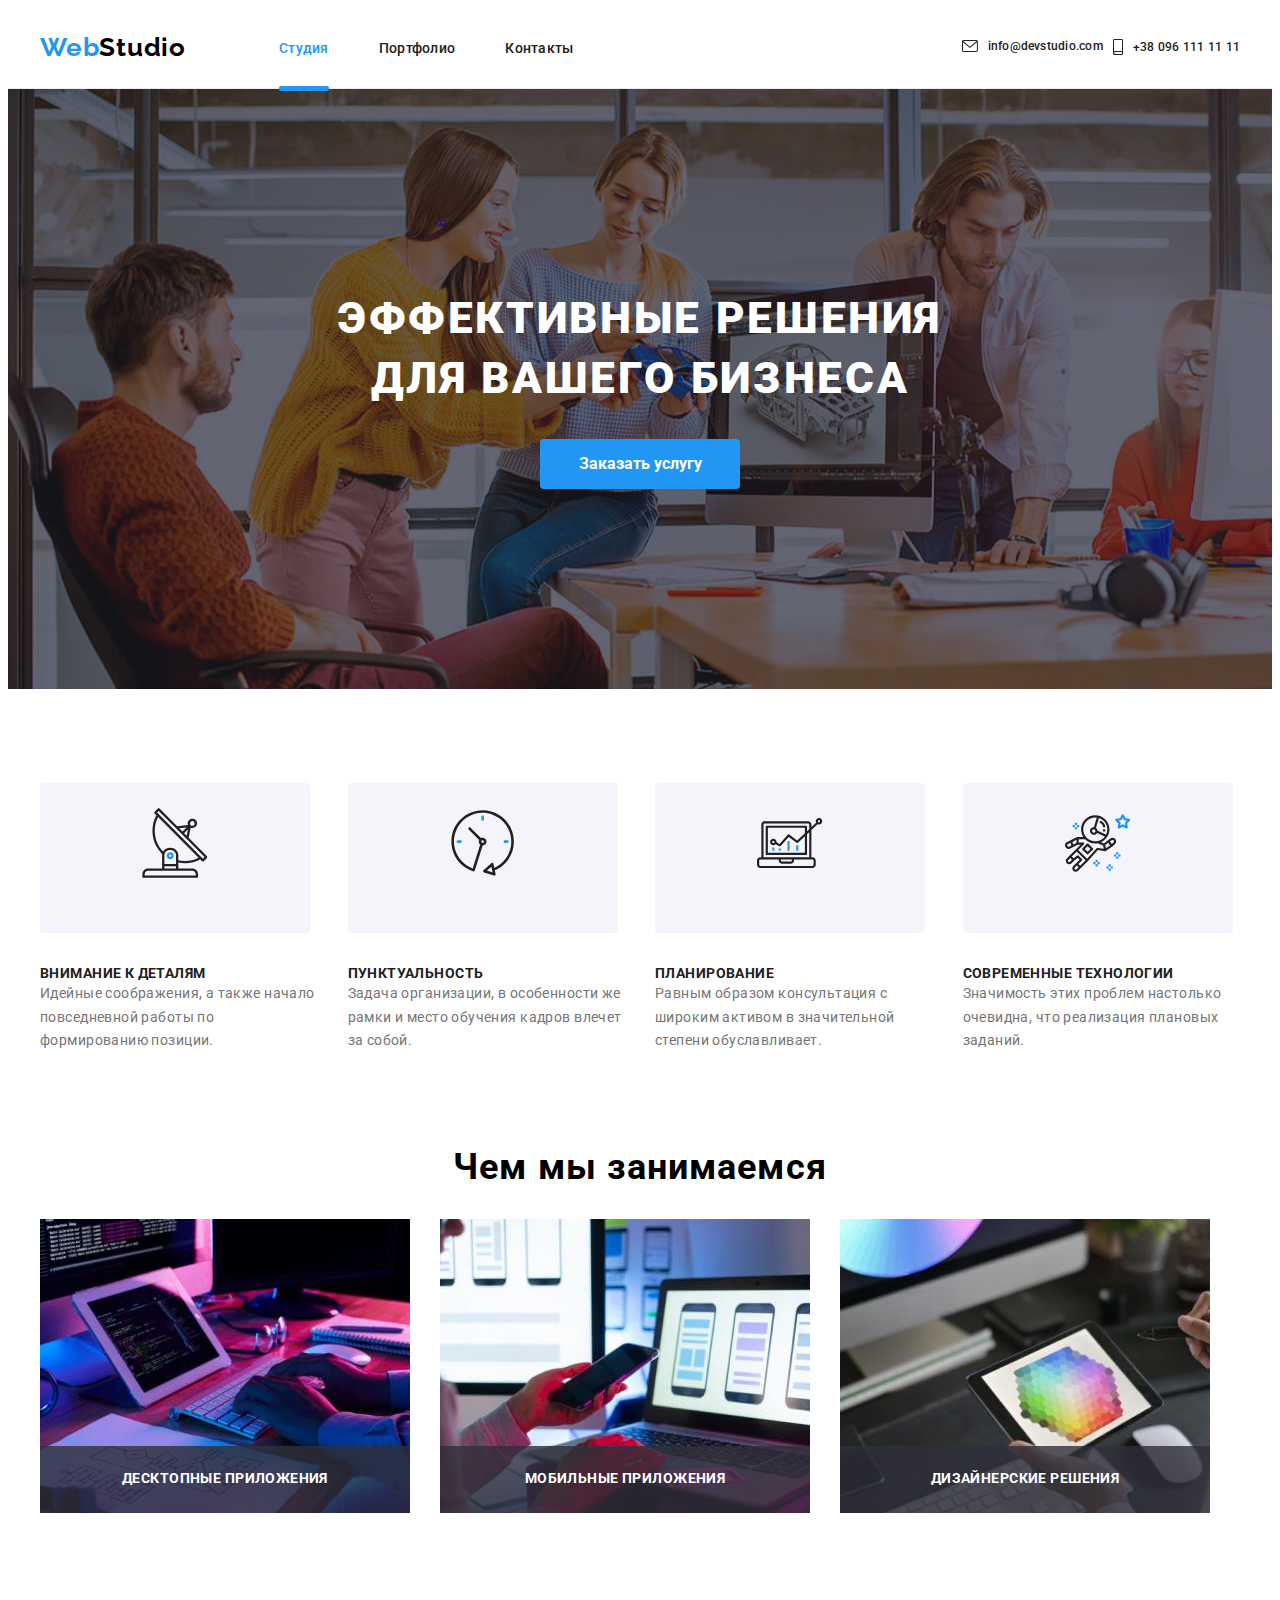
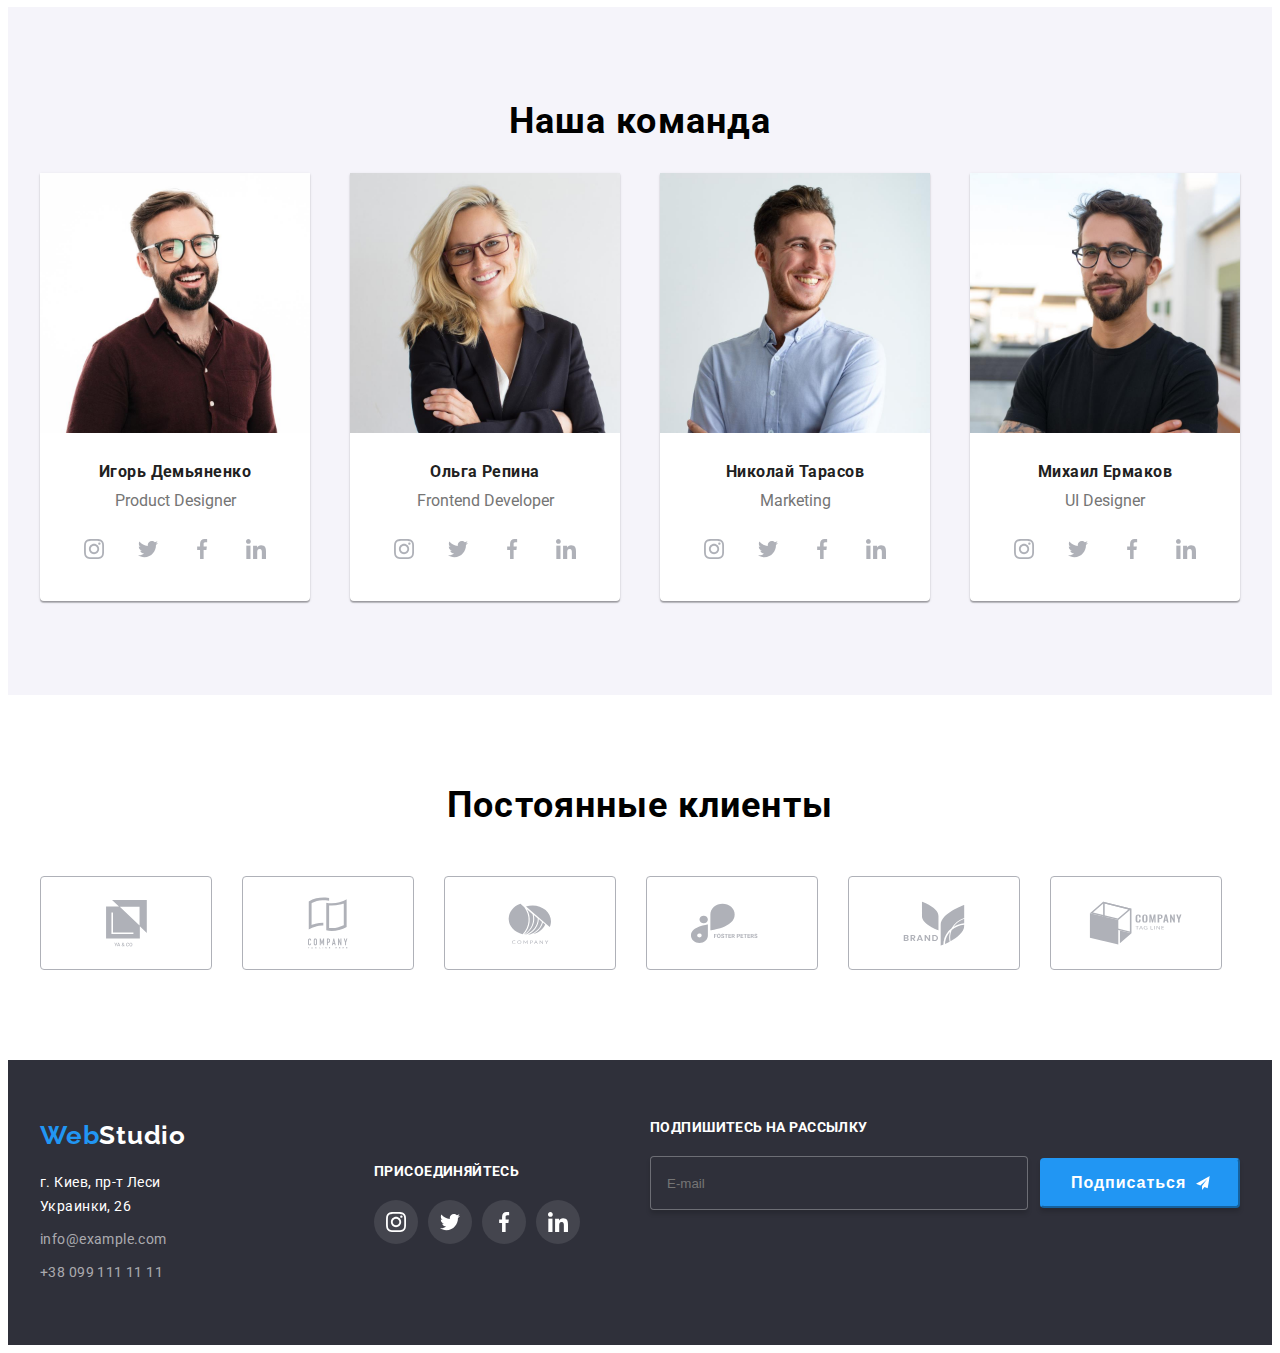
==== commit 87754694: "coding" ====
--- a/index.html
+++ b/index.html
@@ -23,9 +23,9 @@
             </ul>
         </nav>
         <button type="button" class="menu-button open-mobile" data-menu-open>
-            <svg width="24" height="16" aria-label="Переключатель мобильного меню">
+            <svg width="24" height="16" class="burger" aria-label="Переключатель мобильного меню">
                 <use class="icon-menu" href="./images/symbol-defs.svg#icon-menu"></use>
-                <!-- <use class="icon-cross" href="./images/symbol-defs.svg#icon-close-vector"></use> -->
+               
             </svg>
         </button>
         <ul class="contact list">
@@ -122,17 +122,32 @@
             <div class="container">
                 <h2 class="working-area__title">Чем мы занимаемся</h2>
                 <ul class="work list">
-                    <li class="work__item"><img src="./images/about_img_1.jpg" alt="Work photo" width="370">
+                    <li class="work__item"><picture>
+                        <source srcset="./images/about_img_1.jpg 1x, ./images/about_img_1@2x.jpg 2x"
+                        media="(min-width: 1200px)"/>
+
+                        <img src="./images/about_img_1.jpg" alt="Work photo" width="370">
+                    </picture>
                     <p class="work__text">
                         ДЕСКТОПНЫЕ ПРИЛОЖЕНИЯ
                     </p>
                     </li>
-                    <li class="work__item"><img src="./images/about_img_2.jpg" alt="Work photo" width="370">
+                    <li class="work__item"><picture>
+                        <source srcset="./images/about_img_2.jpg 1x, ./images/about_img_2@2x.jpg 2x"
+                        media="(min-width: 1200px)"/>
+
+                        <img src="./images/about_img_2.jpg" alt="Work photo" width="370">
+                    </picture>
                         <p class="work__text">
                             МОБИЛЬНЫЕ ПРИЛОЖЕНИЯ
                         </p>
                     </li>
-                    <li class="work__item"><img src="./images/about_img_3.jpg" alt="Work photo" width="370">
+                    <li class="work__item"><picture>
+                        <source srcset="./images/about_img_3.jpg 1x, ./images/about_img_3@2x.jpg 2x"
+                        media="(min-width: 1200px)"/>
+
+                        <img src="./images/about_img_3.jpg" alt="Work photo" width="370">
+                    </picture>
                         <p class="work__text">
                             ДИЗАЙНЕРСКИЕ РЕШЕНИЯ
                         </p>
@@ -145,7 +160,18 @@
                 <h2 class="workers__title">Наша команда</h2>
                 <ul class="worker list">
                     <li class="worker__item">
-                        <img src="./images/product_des_img.jpg" alt="worker photo" width="270">
+                        <picture>
+                            <source srcset="./images/product_des_img.jpg 1x, ./images/work-desk1@2x.jpg 2x"
+                            media="(min-width: 1200px)"/>
+                            
+                            <source srcset="./images/tablet/work-tablet1.jpg 1x, ./images/tablet/work-tablet1@2x.jpg 2x"
+                            media="(min-width: 768px)"/>
+                            
+                            <source srcset="./images/mobile/img.jpg 1x, ./images/mobile/img@2x.jpg 2x"
+                            media="(max-width: 767px)"/>
+            
+                            <img src="./images/product_des_img.jpg" alt="worker photo" width="270">
+                        </picture>
                         <h3 class="worker__name">Игорь Демьяненко</h3>
                         <p class="worker__position">Product Designer</p>
                         <ul class="worker-soc list">
@@ -174,7 +200,28 @@
                         </ul>
                     </li>
                     <li class="worker__item">
-                        <img src="./images/frontend_img.jpg" alt="worker photo" width="270">
+                        <picture>
+                            <!-- <source
+                            scrset="./images/frontend_img.wp2 1x"
+                            media="(min-width: 1200px)"
+                            type="image/webp"
+                            /> -->
+                            <source srcset="./images/frontend_img.jpg 1x, ./images/work-desk2@2x.jpg 2x"
+                            media="(min-width: 1200px)"/>
+                            <!-- <source srcset="./images/tablet/work-tablet2.wp2 1x"
+                            media="(min-width: 768px)"
+                            type="image/webp"/> -->
+                            <source srcset="./images/tablet/work-tablet2.jpg 1x, ./images/tablet/work-tablet2@2x.jpg 2x"
+                            media="(min-width: 768px)"/>
+                            <!-- <source srcset="./images/mobile/img2.wp2 1x"
+                            media="(max-width: 767px)"
+                            type="image/webp"/> -->
+                            <source srcset="./images/mobile/img2.jpg 1x, ./images/mobile/img2@2x.jpg 2x"
+                            media="(max-width: 767px)"/>
+
+                            <img src="./images/frontend_img.jpg" alt="worker photo" width="270">
+                        </picture>
+                        
                         <h3 class="worker__name">Ольга Репина</h3>
                         <p class="worker__position">Frontend Developer</p>
                         <ul class="worker-soc list">
@@ -203,7 +250,27 @@
                         </ul>
                     </li>
                     <li class="worker__item">
-                        <img src="./images/marketing_img.jpg" alt="worker photo" width="270">
+                        <picture>
+                            <!-- <source
+                            scrset="marketing_img.wp2 1x"
+                            media="(min-width: 1200px)"
+                            type="image/webp"
+                            /> -->
+                            <source srcset="./images/marketing_img.jpg 1x, ./images/work-desk3@2x.jpg 2x"
+                            media="(min-width: 1200px)"/>
+                            <!-- <source srcset="./images/tablet/work-tablet3.wp2 1x"
+                            media="(min-width: 768px)"
+                            type="image/webp"/> -->
+                            <source srcset="./images/tablet/work-tablet3.jpg 1x, ./images/tablet/work-tablet3@2x.jpg 2x"
+                            media="(min-width: 768px)"/>
+                            <!-- <source srcset="./images/mobile/img3.wp2 1x"
+                            media="(max-width: 767px)"
+                            type="image/webp"/> -->
+                            <source srcset="./images/mobile/img3.jpg 1x, ./images/mobile/img3@2x.jpg 2x"
+                            media="(max-width: 767px)"/>
+
+                            <img src="./images/marketing_img.jpg" alt="worker photo" width="270">
+                        </picture>
                         <h3 class="worker__name">Николай Тарасов</h3>
                         <p class="worker__position">Marketing</p>
                         <ul class="worker-soc list">
@@ -232,7 +299,18 @@
                         </ul>
                     </li>
                     <li class="worker__item">
-                        <img src="./images/ui_des_img.jpg" alt="worker photo" width="270">
+                         <picture>
+                            <source srcset="./images/ui_des_img.jpg 1x, ./images/work-desk4@2x.jpg 2x"
+                            media="(min-width: 1200px)"/>
+                           
+                            <source srcset="./images/tablet/work-tablet4.jpg 1x, ./images/tablet/work-tablet4@2x.jpg 2x"
+                            media="(min-width: 768px)"/>
+                            
+                            <source srcset="./images/mobile/img4.jpg 1x, ./images/mobile/img4@2x.jpg 2x"
+                            media="(max-width: 767px)"/>
+
+                            <img src="./images/ui_des_img.jpg" alt="worker photo" width="270">
+                        </picture>
                         <h3 class="worker__name">Михаил Ермаков</h3>
                         <p class="worker__position">UI Designer</p>
                         <ul class="worker-soc list">
@@ -315,6 +393,7 @@
     </main>
     <footer class="footer">
         <div class="container">
+            <div class="tablet">
             <div>
             <a href="" class="logo fotlog link">Web<span class="logo__down link">Studio</span></a>
             <address class="footer__contact">
@@ -358,6 +437,7 @@
                     </li>
                 </ul>
              </div>
+            </div>
              <form class="sign-up"> 
                 <p class="sign-up__name">Подпишитесь на рассылку</p>
                 <div class="sign">
--- a/css/main.min.css
+++ b/css/main.min.css
@@ -1 +1 @@
-.modal-title,.case__name,.kind__button,.worker__name,.benefits__title,.site__link,.contact__link{color:#212121}.sign__email,.sign-up__name,.foot-soc__title,.down__adress,.logo,.logo__down,.labor__text,.kind__button:hover,.kind__button:focus,.work__text,.ban-button,.banner__title{color:#fff}.policy-doc,.down__link:hover,.down__link:focus,.down__adress:hover,.down__adress:focus,.fotlog,.site__link:hover,.site__link:focus,.current,.logo{color:#2196f3}.lab-text-name,.check-text,.case__type,.worker__position,.benefits__description{color:#757575}.logo__part{color:#000}.modal-check:checked+.check-text::before,.fsoc__link:hover,.kind__button:hover,.kind__button:focus,.worker-soc__link:hover,.ban-button{background-color:#2196f3}.kind__button,.workers,.icon-ben{background-color:#f5f4fa}.modal,.worker__item{background:#fff}.kind__button,.ban-button{margin-left:auto;margin-right:auto;display:flex;align-items:center;justify-content:center;text-align:center;border-radius:4px;border:none;cursor:pointer;font-size:16px}.send-button,.sign__button{display:flex;justify-content:center;align-items:center;margin-left:auto;margin-right:auto;border-radius:4px;font-size:16px;flex-shrink:1;width:200px;height:50px;background:#2196f3;border-color:#2196f3;font-weight:700;line-height:1.88;letter-spacing:.06em;color:#fff}.all-clients__title,.workers__title,.working-area__title{font-weight:700;font-size:28px;line-height:1.16;text-align:center;letter-spacing:.03em;color:var(--second-title-color);margin-bottom:30px}.check-text,.modal-close,.fsoc__link,.down__link,.down__adress,.clients__link,.worker-soc__link,.worker-soc,.work__text{display:flex;align-items:center;justify-content:center}.kind,.clients,.working-area__title,.banner__title{margin-left:auto;margin-right:auto}body{font-family:"Roboto",sans-serif}p,h1,h2,h3{margin:0}ul{margin:0;padding-left:0}.list{list-style:none}.link{text-decoration:none}img{display:block;max-width:100%;height:auto;width:100%}.container{padding-left:15px;padding-right:15px}@media screen and (min-width: 480px){.container{width:480px;margin-left:auto;margin-right:auto}}@media screen and (min-width: 1200px){.container{width:1200px;margin-left:auto;margin-right:auto}}.section{padding-top:60px;padding-bottom:60px}@media screen and (min-width: 1200px){.section{padding-top:94px;padding-bottom:94px}}.header>.container{display:flex;align-items:center;justify-content:space-between}@media screen and (min-width: 1200px){.header>.container{display:flex;align-items:center;justify-content:none}}.header{padding-top:16px;padding-bottom:16px}@media screen and (min-width: 1200px){.header{padding-top:24px;padding-bottom:25px;border-bottom:1px solid #ececec}}.menu-button{display:inline-flex;line-height:0;margin:0;padding:0;border:none;background-color:rgba(0,0,0,0);height:40px;width:40px;align-items:center}@media screen and (min-width: 1200px){.menu-button{display:none}}.site,.contact{display:none}@media screen and (min-width: 1200px){.site,.contact{display:flex;gap:50px}}@media screen and (min-width: 1200px){.navigation{display:flex;align-items:center}}.logo{display:inline-block;align-items:center;justify-content:center;margin-right:93px;margin-bottom:0;font-family:"Raleway",sans-serif;font-style:normal;font-weight:700;font-size:26px;line-height:1.19}@media screen and (min-width: 1200px){.contact{margin-left:auto}}.current{font-weight:500;font-size:14px;line-height:1.14;letter-spacing:.02em}@media screen and (min-width: 1200px){.current{position:relative;padding-bottom:32px}.current::after{content:"";position:absolute;left:0;bottom:0;display:block;width:100%;height:5px;background-color:#2196f3;border-radius:2px}.current:hover::after{display:block}}.site__link,.contact__link{font-weight:500;font-size:14px;line-height:1.14;letter-spacing:.02em;transition:color 250ms cubic-bezier(0.4, 0, 0.2, 1)}@media screen and (min-width: 1200px){.site__link,.contact__link{font-weight:500;font-size:14px;line-height:1.14;letter-spacing:.02em;color:#212121}}@media screen and (min-width: 1200px){.contact__link{display:flex;align-items:center;gap:10px;color:#212121}}@media screen and (min-width: 1200px){.contact__link:hover,.contact__link:focus{color:#2196f3}}.contact__icon{fill:currentColor}.mobile-menu{position:fixed;top:0;left:0;z-index:100;width:100%;height:100%;background-color:#fff;opacity:0;visibility:hidden;pointer-events:none;transition:opacity 250ms cubic-bezier(0.4, 0, 0.2, 1),visibility 250ms cubic-bezier(0.4, 0, 0.2, 1)}.mobile-menu>.container{position:relative}.mobile-menu__container{padding-top:48px;padding-bottom:48px;padding-left:40px;height:100vh;display:flex;flex-direction:column;justify-content:space-between}.mobile-menu.is-open{opacity:1;visibility:visible;pointer-events:auto}.mobile-menu__close-button{position:absolute;top:10px;right:15px;width:40px;height:40px;border:0;background-color:rgba(0,0,0,0)}.mob-site{display:inline-block}.mob-site__item{padding-bottom:32px}.mob-current__link,.mob-site__link{font-weight:500;font-size:40px;line-height:47px;text-align:center;letter-spacing:.02em;color:#212121}.mob-current__link{color:#2196f3}.mob-contact{display:flexbox;align-items:flex-end;margin-top:auto}.mob-contact__tel-link{font-weight:500;font-size:34px;line-height:1.17;letter-spacing:.02em;color:#2196f3}.mob-contact__link{font-size:24px;line-height:1.16;letter-spacing:.02em;color:#757575}.mob-contact__item:nth-child(1){padding-bottom:32px}.mob-contact__item:last-child{padding-bottom:64px}.mob-social{display:flex;gap:10px}.mob-social__item{padding-right:10px}.mob-social__item:not(:last-child){border-right:1px solid rgba(33,33,33,.2)}.mob-social__link{font-size:18px;line-height:1.22;letter-spacing:.02em;color:#2196f3}@media screen and (min-width: 1200px){.main>.container{display:flex}}.banner{padding-top:118px;padding-bottom:118px;background-image:linear-gradient(rgba(47, 48, 58, 0.4), rgba(47, 48, 58, 0.4)),url(../images/banner-mobile.jpg)}@media screen and (min-device-pixel-ratio: 2)and (min-width: 240px),screen and (min-resolution: 192dpi)and (min-width: 240px),screen and (min-resolution: 2dppx)and (min-width: 240px){.banner{background-image:linear-gradient(rgba(47, 48, 58, 0.4), rgba(47, 48, 58, 0.4)),url(../images/banner-mobile@2x.jpg);background-size:cover}}@media screen and (min-width: 768px){.banner{background-image:linear-gradient(rgba(47, 48, 58, 0.4), rgba(47, 48, 58, 0.4)),url(../images/banner-tablet.jpg)}}@media screen and (min-device-pixel-ratio: 2)and (min-width: 768px),screen and (min-resolution: 192dpi)and (min-width: 768px),screen and (min-resolution: 2dppx)and (min-width: 768px){.banner{background-image:linear-gradient(rgba(47, 48, 58, 0.4), rgba(47, 48, 58, 0.4)),url(../images/banner-tablet@2x.jpg)}}@media screen and (min-width: 1200px){.banner{padding-top:200px;padding-bottom:200px;background-image:linear-gradient(rgba(47, 48, 58, 0.4), rgba(47, 48, 58, 0.4)),url(../images/banner.jpg)}}@media screen and (min-device-pixel-ratio: 2)and (min-width: 1200px),screen and (min-resolution: 192dpi)and (min-width: 1200px),screen and (min-resolution: 2dppx)and (min-width: 1200px){.banner{background-image:linear-gradient(rgba(47, 48, 58, 0.4), rgba(47, 48, 58, 0.4)),url(../images/banner@2x.jpg)}}.banner__content{align-items:center}.banner__title{max-width:360px;font-weight:900;font-size:26px;line-height:1.62;text-align:center;letter-spacing:.06em;text-transform:uppercase;margin-bottom:30px}@media screen and (min-width: 1200px){.banner__title{max-width:696px;font-size:44px;line-height:1.36;justify-content:center}}.ban-button{padding:10px 32px;font-family:inherit;font-weight:700;line-height:2.5;min-width:200px;height:50px}.benefits{display:block}@media screen and (min-width: 1200px){.benefits{display:flex}}.benefits__item:not(:last-child){margin-bottom:30px}@media screen and (min-width: 1200px){.benefits__item:not(:last-child){margin-right:30px}}.icon-ben{width:450px;height:120px;border-radius:4px;margin-bottom:30px;display:flex;align-items:center;justify-content:center}@media screen and (min-width: 1200px){.icon-ben{width:270px;height:120px}}.benefits__title{display:block;justify-content:center;text-align:center;font-weight:700;font-size:14px;line-height:1.14;letter-spacing:.03em;text-transform:uppercase;margin-bottom:10px}@media screen and (min-width: 1200px){.benefits__title{display:inline}}.benefits__description{font-weight:400;font-size:14px;line-height:1.71;letter-spacing:.03em}@media screen and (min-width: 1200px){.benefits__description{margin-bottom:0}}.working-area{display:none}@media screen and (min-width: 1200px){.working-area{display:flex;padding-top:0}}.working-area__title{justify-content:center}@media screen and (min-width: 1200px){.working-area__title{font-size:36px}}.work{display:flex;align-items:center;margin:0}.work__item{position:relative}.work__item:not(:last-child){margin-right:30px}.work__text{position:absolute;height:23%;width:100%;bottom:0;left:0;font-weight:700;font-size:14px;line-height:1.14;letter-spacing:.03em;text-align:center;background:rgba(47,48,58,.8)}.worker{display:block;align-items:center}@media screen and (min-width: 1200px){.worker{display:flex;align-items:center;margin:0}}.worker__item{box-shadow:0px 1px 3px rgba(0,0,0,.12),0px 1px 1px rgba(0,0,0,.14),0px 2px 1px rgba(0,0,0,.2);border-radius:0px 0px 4px 4px}.worker__item:not(:last-child){margin-bottom:30px}@media screen and (min-width: 1200px){.worker__item:not(:last-child){margin-right:30px;margin-bottom:0}}.worker-soc{gap:10px;padding-bottom:30px}.worker-soc__link{width:44px;height:44px;border-radius:50%;transition:background-color 250ms cubic-bezier(0.4, 0, 0.2, 1)}.worker-soc__icon{fill:#afb1b8;transition:fill 250ms cubic-bezier(0.4, 0, 0.2, 1)}.worker-soc__link:hover .worker-soc__icon{fill:#fff}@media screen and (min-width: 1200px){.workers__title{font-size:36px}}.worker__name{font-size:16px;line-height:1.18;text-align:center;letter-spacing:.03em;padding-top:30px;margin-bottom:10px}.worker__position{font-size:16px;line-height:1.18;text-align:center;margin-bottom:16px}@media screen and (min-width: 1200px){.all-clients{padding-top:90px;padding-bottom:90px}}.clients{display:flex;flex-wrap:wrap;gap:30px}@media screen and (min-width: 1200px){.clients{display:flex;gap:30px}}.clients__link{width:210px;height:92px;border:1px solid #afb1b8;border-radius:4px;transition:border-color 250ms cubic-bezier(0.4, 0, 0.2, 1)}.clients__link:hover{border-color:#2196f3}@media screen and (min-width: 1200px){.clients__link{width:170px}}.clients__icon{fill:#afb1b8;transition:fill 250ms cubic-bezier(0.4, 0, 0.2, 1)}.clients__link:hover .clients__icon{fill:#2196f3}.all-clients__title{margin-bottom:30px}@media screen and (min-width: 1200px){.all-clients__title{font-size:36px;margin-bottom:50px}}.kind{display:flex;justify-content:start;flex-wrap:wrap;gap:8px;margin-bottom:40px}@media screen and (min-width: 1200px){.kind{align-items:center;justify-content:center;margin-bottom:50px}}.kind__button{padding:6px 22px;font-weight:500;font-size:16px;line-height:1.62;letter-spacing:.03em;transition:color 250ms cubic-bezier(0.4, 0, 0.2, 1),background-color 250ms cubic-bezier(0.4, 0, 0.2, 1),box-shadow 250ms cubic-bezier(0.4, 0, 0.2, 1)}.kind__button:hover,.kind__button:focus{box-shadow:0px 3px 1px rgba(0,0,0,.1),0px 1px 2px rgba(0,0,0,.08),0px 2px 2px rgba(0,0,0,.12);border-radius:4px}@media screen and (min-width: 1200px){.cases{display:flex;flex-wrap:wrap;gap:30px}}.cases__item{display:block;align-items:center;justify-content:center;width:450px}.cases__item:not(:last-child){margin-bottom:30px}@media screen and (min-width: 1200px){.cases__item{width:370px}}.labor{position:relative;overflow:hidden}.labor__text{display:flex;position:absolute;top:0;left:0;height:101%;padding:63px 24px;font-weight:400;font-size:18px;line-height:1.56;letter-spacing:.03em;background:rgba(33,150,243,.9);transform:translateY(100%);transition:transform 250ms cubic-bezier(0.4, 0, 0.2, 1),opacity 250ms cubic-bezier(0.4, 0, 0.2, 1);opacity:0}.cases__link:hover .labor__text{transform:translateY(0);opacity:1}.cases__link{display:block;align-items:center;justify-content:center;transition:box-shadow 250ms cubic-bezier(0.4, 0, 0.2, 1),transform 250ms cubic-bezier(0.4, 0, 0.2, 1)}.cases__link:hover,.cases__link:focus{cursor:pointer;box-shadow:0px 1px 1px rgba(0,0,0,.12),0px 4px 4px rgba(0,0,0,.06),1px 4px 6px rgba(0,0,0,.16)}@media screen and (min-width: 1200px){.cases__link{display:inline-block}}.case{padding:20px 24px;border-right:1px solid #eee;border-bottom:1px solid #eee;border-left:1px solid #eee}.case__name{font-size:18px;line-height:2;letter-spacing:.06em;margin-bottom:4px}.case__type{font-size:16px;line-height:1.88;letter-spacing:.03em}.footer{background-color:#2f303a;padding-top:60px;padding-bottom:60px}@media screen and (min-width: 1200px){.footer>.container{display:flex;gap:70px}}.logo,.logo__down{display:inline-block;font-family:"Raleway",sans-serif;font-weight:700;font-size:26px;line-height:1.19;letter-spacing:.03em}.fotlog{display:flex;align-items:center;justify-content:center;margin-bottom:20px;margin-right:0}@media screen and (min-width: 1200px){.fotlog{margin-bottom:20px;display:inline-block}}.down:last-child{margin-bottom:20px}@media screen and (min-width: 1200px){.down:last-child{margin-bottom:0}}.down__link,.down__adress{font-style:normal;font-size:14px;line-height:1.71;letter-spacing:.03em}@media screen and (min-width: 1200px){.down__link,.down__adress{display:inline}}.down__item:not(:last-child){margin-bottom:9px}.down__link{color:rgba(255,255,255,.6);transition:color 250ms cubic-bezier(0.4, 0, 0.2, 1)}.down__adress{transition:color 250ms cubic-bezier(0.4, 0, 0.2, 1)}.foot-soc__title{font-weight:700;font-size:14px;line-height:1.14;letter-spacing:.03em;text-transform:uppercase;display:flex;justify-content:center;align-items:center;margin-bottom:20px;margin-top:0}@media screen and (min-width: 1200px){.foot-soc__title{display:inline-block}}.fsoc{display:flex;justify-content:center;align-items:center;gap:10px}@media screen and (min-width: 1200px){.fsoc{justify-content:baseline}}.fsoc__item{border-radius:50%;background:rgba(255,255,255,.1);margin-bottom:60px}@media screen and (min-width: 1200px){.fsoc__item{margin-bottom:0}}.fsoc__link{width:44px;height:44px;border-radius:50%;transition:background-color 250ms cubic-bezier(0.4, 0, 0.2, 1)}.fsoc__icon{fill:#fff}.fsoc__link:hover .fsoc__icon{fill:#fff}@media screen and (min-width: 1200px){.sign{margin:0;display:flex}}.sign-up__name{display:flex;justify-content:center;font-weight:700;font-size:14px;line-height:1.14;letter-spacing:.03em;text-transform:uppercase;margin-bottom:20px}@media screen and (min-width: 1200px){.sign-up__name{display:block}}.sign__email{display:block;background-color:#2f303a;width:450px;height:50px;border:1px solid rgba(255,255,255,.3);box-shadow:0px 4px 4px rgba(0,0,0,.15);border-radius:4px;padding-left:16px;outline:rgba(0,0,0,0);margin-bottom:20px}@media screen and (min-width: 1200px){.sign__email{width:358px;margin-right:12px;margin-bottom:0}}.sign__button{padding:10px 28px 10px 29px;gap:10px;box-shadow:0px 4px 4px rgba(0,0,0,.15);cursor:pointer}.backdrop{position:fixed;top:0;width:100%;height:100%;background:rgba(0,0,0,.2);transition:opacity 250ms cubic-bezier(0.4, 0, 0.2, 1),visibility 250ms cubic-bezier(0.4, 0, 0.2, 1)}.is-hidden{opacity:0;visibility:hidden;pointer-events:none}.backdrop.is-hidden .modal{transform:translate(-50%, -50%) scale(0)}.modal{width:528px;height:581px;box-shadow:0px 1px 3px rgba(0,0,0,.12),0px 1px 1px rgba(0,0,0,.14),0px 2px 1px rgba(0,0,0,.2);border-radius:4px;width:500px;min-height:500px;position:absolute;top:50%;left:50%;transform:translate(-50%, -50%) scale(1);transition:transform 250ms cubic-bezier(0.4, 0, 0.2, 1);padding-left:41px;padding-right:39px;padding-top:40px;padding-bottom:40px;margin:0}.modal-title{font-weight:700;font-size:20px;line-height:1.15;text-align:center;margin-bottom:12px}.modal-close{padding:10px 9px;position:absolute;top:10px;right:10px;background:#fff;width:30px;height:30px;border-radius:50%;border:1px solid rgba(0,0,0,.1)}.modal-close:hover{cursor:pointer}.modal-field{margin-bottom:10px}.modal-input{width:100%;height:40px;border:1px solid rgba(33,33,33,.2);border-radius:4px;font-weight:400;font-size:12px;padding-left:42px;outline:rgba(0,0,0,0);transition:border-color 250ms cubic-bezier(0.4, 0, 0.2, 1),fill 250ms cubic-bezier(0.4, 0, 0.2, 1)}.modal-input:focus{border-color:#2196f3}.modal-input:focus+.input-icon{fill:#2196f3}.modal-input-coment{width:100%;height:120px;border:1px solid rgba(33,33,33,.2);border-radius:4px;padding:12px 16px;resize:none;outline:rgba(0,0,0,0);transition:border-color 250ms cubic-bezier(0.4, 0, 0.2, 1)}.modal-input-coment:focus{border-color:#2196f3}.modal-input-coment::placeholder{font-weight:400;font-size:12px;line-height:1.16;letter-spacing:.01em;color:rgba(117,117,117,.5)}.input-wrap{position:relative}.input-icon{position:absolute;left:12px;top:40%;transform:translateY(-50%)}.modal-input-coment{display:block}.modal-com{margin-bottom:20px}.modal-check-box{margin-bottom:30px}.check-text{font-weight:400;font-size:14px;line-height:1.71;margin-bottom:30px}.check-text::before{content:"";display:inline-block;margin-right:8px;width:16px;height:15px;border:2px solid #212121}.modal-check{position:absolute;white-space:nowrap;width:1px;height:1px;overflow:hidden;border:0;padding:0;clip:rect(0 0 0 0);clip-path:inset(50%);margin:-1px}.modal-check:checked+.check-text::before{border:none;background-image:url(../images/check.svg);background-repeat:no-repeat;background-position:center}.policy-doc{margin-left:3px}.lab-text-name{display:block;margin-bottom:4px;font-weight:400;font-size:12px;line-height:1.16;letter-spacing:.01em}.send-button{padding:10px 55px;transition:box-shadow 250ms cubic-bezier(0.4, 0, 0.2, 1)}.send-button:focus,.send-button:hover{box-shadow:0px 4px 4px rgba(0,0,0,.25)}/*# sourceMappingURL=main.min.css.map */+.modal-title,.case__name,.kind__button,.worker__name,.benefits__title,.site__link,.contact__link{color:#212121}.sign__email,.sign-up__name,.foot-soc__title,.down__adress,.logo,.logo__down,.labor__text,.kind__button:hover,.kind__button:focus,.work__text,.ban-button,.banner__title{color:#fff}.policy-doc,.down__link:hover,.down__link:focus,.down__adress:hover,.down__adress:focus,.fotlog,.site__link:hover,.site__link:focus,.current,.logo{color:#2196f3}.lab-text-name,.check-text,.case__type,.worker__position,.benefits__description{color:#757575}.logo__part{color:#000}.modal-check:checked+.check-text::before,.fsoc__link:hover,.kind__button:hover,.kind__button:focus,.worker-soc__link:hover,.ban-button{background-color:#2196f3}.kind__button,.workers,.icon-ben{background-color:#f5f4fa}.modal,.worker__item{background:#fff}.kind__button,.ban-button{margin-left:auto;margin-right:auto;display:flex;align-items:center;justify-content:center;text-align:center;border-radius:4px;border:none;cursor:pointer;font-size:16px}.send-button,.sign__button{display:flex;justify-content:center;align-items:center;margin-left:auto;margin-right:auto;border-radius:4px;font-size:16px;flex-shrink:1;width:200px;height:50px;background:#2196f3;border-color:#2196f3;font-weight:700;line-height:1.88;letter-spacing:.06em;color:#fff}.all-clients__title,.workers__title,.working-area__title{font-weight:700;font-size:28px;line-height:1.16;text-align:center;letter-spacing:.03em;color:var(--second-title-color);margin-bottom:30px}.check-text,.modal-close,.fsoc__link,.down__link,.down__adress,.clients__link,.worker-soc__link,.worker-soc,.work__text{display:flex;align-items:center;justify-content:center}.kind,.clients,.working-area__title,.banner__title{margin-left:auto;margin-right:auto}body{font-family:"Roboto",sans-serif}p,h1,h2,h3{margin:0}ul{margin:0;padding-left:0}.list{list-style:none}.link{text-decoration:none}img{display:block;max-width:100%;height:auto;width:100%}.container{padding-left:15px;padding-right:15px}@media screen and (min-width: 480px){.container{width:480px;margin-left:auto;margin-right:auto}}@media screen and (min-width: 768px){.container{width:768px;margin-left:auto;margin-right:auto}}@media screen and (min-width: 1200px){.container{width:1200px;margin-left:auto;margin-right:auto}}.section{padding-top:60px;padding-bottom:60px}@media screen and (min-width: 1200px){.section{padding-top:94px;padding-bottom:94px}}.header>.container{display:flex;align-items:center;justify-content:space-between}@media screen and (min-width: 1200px){.header>.container{display:flex;align-items:center;justify-content:none}}.header{padding-top:16px;padding-bottom:16px;border-bottom:1px solid #ececec}@media screen and (min-width: 768px){.header{padding-top:26px;padding-bottom:26px}}@media screen and (min-width: 1200px){.header{padding-top:24px;padding-bottom:25px;border-bottom:1px solid #ececec}}.menu-button{display:inline-flex;line-height:0;margin:0;padding:0;border:none;background-color:rgba(0,0,0,0);height:40px;width:40px;align-items:center}@media screen and (min-width: 768px){.menu-button{display:none}}@media screen and (min-width: 1200px){.menu-button{display:none}}.menu-button:hover+.burger{fill:#2196f3}.site,.contact{display:none}@media screen and (min-width: 1200px){.site,.contact{display:flex;gap:50px}}@media screen and (min-width: 768px){.site{display:flex;gap:50px}}@media screen and (min-width: 768px){.contact{display:inline-block;gap:10px}}@media screen and (min-width: 1200px){.contact{display:flex;margin-left:auto}}@media screen and (min-width: 768px){.navigation{display:flex;align-items:center}}@media screen and (min-width: 1200px){.navigation{display:flex;align-items:center}}.logo{display:inline-block;align-items:center;justify-content:center;margin-right:93px;margin-bottom:0;font-family:"Raleway",sans-serif;font-style:normal;font-weight:700;font-size:26px;line-height:1.19}.current{font-weight:500;font-size:14px;line-height:1.14;letter-spacing:.02em}@media screen and (min-width: 768px){.current{position:relative;padding-bottom:38px}.current::after{content:"";position:absolute;left:0;bottom:0;display:block;width:100%;height:5px;background-color:#2196f3;border-radius:2px}.current:hover::after{display:block}}@media screen and (min-width: 1200px){.current{padding-bottom:35px}}.site__link,.contact__link{font-weight:500;font-size:14px;line-height:1.14;letter-spacing:.02em;transition:color 250ms cubic-bezier(0.4, 0, 0.2, 1)}@media screen and (min-width: 1200px){.site__link,.contact__link{font-weight:500;font-size:14px;line-height:1.14;letter-spacing:.02em;color:#212121}}@media screen and (min-width: 768px){.contact__link{font-size:12px;line-height:14px;color:#757575}}@media screen and (min-width: 1200px){.contact__link{display:flex;align-items:center;gap:10px;color:#212121}}@media screen and (min-width: 1200px){.contact__link:hover,.contact__link:focus{color:#2196f3}}.contact__icon{fill:currentColor}.mobile-menu{position:fixed;top:0;left:0;z-index:100;width:100%;height:100%;background-color:#fff;opacity:0;visibility:hidden;pointer-events:none;transition:opacity 250ms cubic-bezier(0.4, 0, 0.2, 1),visibility 250ms cubic-bezier(0.4, 0, 0.2, 1)}.mobile-menu>.container{position:relative}.mobile-menu__container{padding-top:48px;padding-bottom:48px;padding-left:40px;height:100vh;display:flex;flex-direction:column;justify-content:space-between}.mobile-menu.is-open{opacity:1;visibility:visible;pointer-events:auto}.mobile-menu__close-button{position:absolute;top:10px;right:15px;width:40px;height:40px;border:0;background-color:rgba(0,0,0,0)}.mobile-menu__close-button:hover+.mobile-menu__close-icon{fill:#2196f3}.mob-site{display:inline-block}.mob-site__item{padding-bottom:32px}.mob-current__link,.mob-site__link{font-weight:500;font-size:40px;line-height:47px;text-align:center;letter-spacing:.02em;color:#212121;transition:color 250ms cubic-bezier(0.4, 0, 0.2, 1)}.mob-current__link{color:#2196f3}.mob-site__link:hover{color:#2196f3}.mob-contact{display:flexbox;align-items:flex-end;margin-top:auto}.mob-contact__tel-link{font-weight:500;font-size:34px;line-height:1.17;letter-spacing:.02em;color:#2196f3}.mob-contact__link{font-size:24px;line-height:1.16;letter-spacing:.02em;color:#757575}.mob-contact__item:nth-child(1){padding-bottom:32px}.mob-contact__item:last-child{padding-bottom:64px}.mob-social{display:flex;gap:10px}.mob-social__item{padding-right:10px}.mob-social__item:not(:last-child){border-right:1px solid rgba(33,33,33,.2)}.mob-social__link{font-size:18px;line-height:1.22;letter-spacing:.02em;color:#2196f3}@media screen and (min-width: 1200px){.main>.container{display:flex}}.banner{padding-top:118px;padding-bottom:118px;background-image:linear-gradient(rgba(47, 48, 58, 0.4), rgba(47, 48, 58, 0.4)),url(../images/banner-mobile.jpg)}@media screen and (min-device-pixel-ratio: 2)and (min-width: 240px),screen and (min-resolution: 192dpi)and (min-width: 240px),screen and (min-resolution: 2dppx)and (min-width: 240px){.banner{background-image:linear-gradient(rgba(47, 48, 58, 0.4), rgba(47, 48, 58, 0.4)),url(../images/banner-mobile@2x.jpg);background-size:cover}}@media screen and (min-width: 768px){.banner{background-image:linear-gradient(rgba(47, 48, 58, 0.4), rgba(47, 48, 58, 0.4)),url(../images/banner-tablet.jpg)}}@media screen and (min-device-pixel-ratio: 2)and (min-width: 768px),screen and (min-resolution: 192dpi)and (min-width: 768px),screen and (min-resolution: 2dppx)and (min-width: 768px){.banner{background-image:linear-gradient(rgba(47, 48, 58, 0.4), rgba(47, 48, 58, 0.4)),url(../images/banner-tablet@2x.jpg)}}@media screen and (min-width: 1200px){.banner{padding-top:200px;padding-bottom:200px;background-image:linear-gradient(rgba(47, 48, 58, 0.4), rgba(47, 48, 58, 0.4)),url(../images/banner.jpg)}}@media screen and (min-device-pixel-ratio: 2)and (min-width: 1200px),screen and (min-resolution: 192dpi)and (min-width: 1200px),screen and (min-resolution: 2dppx)and (min-width: 1200px){.banner{background-image:linear-gradient(rgba(47, 48, 58, 0.4), rgba(47, 48, 58, 0.4)),url(../images/banner@2x.jpg)}}.banner__content{align-items:center}.banner__title{max-width:360px;font-weight:900;font-size:26px;line-height:1.62;text-align:center;letter-spacing:.06em;text-transform:uppercase;margin-bottom:30px}@media screen and (min-width: 1200px){.banner__title{max-width:696px;font-size:44px;line-height:1.36;justify-content:center}}.ban-button{padding:10px 32px;font-family:inherit;font-weight:700;line-height:2.5;min-width:200px;height:50px}.benefits{display:block}@media screen and (min-width: 768px){.benefits{display:flex;flex-wrap:wrap;gap:30px}}@media screen and (min-width: 1200px){.benefits{display:flex;flex-wrap:nowrap;gap:0}}@media screen and (min-width: 768px){.benefits__item{display:block;width:354px}}@media screen and (min-width: 1200px){.benefits__item{display:inline}}.benefits__item:not(:last-child){margin-bottom:30px}@media screen and (min-width: 768px){.benefits__item:not(:last-child){margin-bottom:0}}@media screen and (min-width: 1200px){.benefits__item:not(:last-child){margin-right:30px}}.icon-ben{width:450px;height:120px;border-radius:4px;margin-bottom:30px;display:flex;align-items:center;justify-content:center}@media screen and (min-width: 768px){.icon-ben{width:354px;height:120px;padding-bottom:30px}}@media screen and (min-width: 1200px){.icon-ben{width:270px;height:120px}}.benefits__title{display:block;justify-content:center;text-align:center;font-weight:700;font-size:14px;line-height:1.14;letter-spacing:.03em;text-transform:uppercase;margin-bottom:10px}@media screen and (min-width: 768px){.benefits__title{display:inline;justify-content:start}}.benefits__description{font-weight:400;font-size:14px;line-height:1.71;letter-spacing:.03em}@media screen and (min-width: 1200px){.benefits__description{margin-bottom:0}}.working-area{display:none}@media screen and (min-width: 1200px){.working-area{display:flex;padding-top:0}}.working-area__title{justify-content:center}@media screen and (min-width: 1200px){.working-area__title{font-size:36px}}.work{display:flex;align-items:center;margin:0}.work__item{position:relative}.work__item:not(:last-child){margin-right:30px}.work__text{position:absolute;height:23%;width:100%;bottom:0;left:0;font-weight:700;font-size:14px;line-height:1.14;letter-spacing:.03em;text-align:center;background:rgba(47,48,58,.8)}.worker{display:block;align-items:center}@media screen and (min-width: 768px){.worker{display:flex;flex-wrap:wrap;gap:30px}}@media screen and (min-width: 1200px){.worker{display:flex;align-items:center;flex-wrap:nowrap;gap:10px;margin:0}}.worker__item{box-shadow:0px 1px 3px rgba(0,0,0,.12),0px 1px 1px rgba(0,0,0,.14),0px 2px 1px rgba(0,0,0,.2);border-radius:0px 0px 4px 4px}.worker__item:not(:last-child){margin-bottom:30px}@media screen and (min-width: 768px){.worker__item{width:354px}.worker__item:not(:last-child){margin-right:0;margin-bottom:0}}@media screen and (min-width: 1200px){.worker__item:not(:last-child){margin-right:30px;margin-bottom:0}}.worker-soc{gap:10px;padding-bottom:30px}.worker-soc__link{width:44px;height:44px;border-radius:50%;transition:background-color 250ms cubic-bezier(0.4, 0, 0.2, 1)}.worker-soc__icon{fill:#afb1b8;transition:fill 250ms cubic-bezier(0.4, 0, 0.2, 1)}.worker-soc__link:hover .worker-soc__icon{fill:#fff}@media screen and (min-width: 1200px){.workers__title{font-size:36px}}.worker__name{font-size:16px;line-height:1.18;text-align:center;letter-spacing:.03em;padding-top:30px;margin-bottom:10px}.worker__position{font-size:16px;line-height:1.18;text-align:center;margin-bottom:16px}@media screen and (min-width: 768px){.all-clients{padding-top:60px;padding-bottom:60px}}@media screen and (min-width: 1200px){.all-clients{padding-top:90px;padding-bottom:90px}}.clients{display:flex;flex-wrap:wrap;gap:30px}@media screen and (min-width: 1200px){.clients{display:flex;gap:30px}}.clients__link{width:210px;height:92px;border:1px solid #afb1b8;border-radius:4px;transition:border-color 250ms cubic-bezier(0.4, 0, 0.2, 1)}.clients__link:hover{border-color:#2196f3}@media screen and (min-width: 768px){.clients__link{width:226px}}@media screen and (min-width: 1200px){.clients__link{width:170px}}.clients__icon{fill:#afb1b8;transition:fill 250ms cubic-bezier(0.4, 0, 0.2, 1)}.clients__link:hover .clients__icon{fill:#2196f3}.all-clients__title{margin-bottom:30px}@media screen and (min-width: 1200px){.all-clients__title{font-size:36px;margin-bottom:50px}}.kind{display:flex;justify-content:start;flex-wrap:wrap;gap:8px;margin-bottom:40px}@media screen and (min-width: 768px){.kind{align-items:center;justify-content:center;margin-bottom:30px}}@media screen and (min-width: 1200px){.kind{align-items:center;justify-content:center;margin-bottom:50px}}.kind__button{padding:6px 22px;font-weight:500;font-size:16px;line-height:1.62;letter-spacing:.03em;transition:color 250ms cubic-bezier(0.4, 0, 0.2, 1),background-color 250ms cubic-bezier(0.4, 0, 0.2, 1),box-shadow 250ms cubic-bezier(0.4, 0, 0.2, 1)}.kind__button:hover,.kind__button:focus{box-shadow:0px 3px 1px rgba(0,0,0,.1),0px 1px 2px rgba(0,0,0,.08),0px 2px 2px rgba(0,0,0,.12);border-radius:4px}@media screen and (min-width: 768px){.cases{display:flex;flex-wrap:wrap;gap:30px}}@media screen and (min-width: 1200px){.cases{gap:30px}}.cases__item{display:block;align-items:center;justify-content:center;width:450px}.cases__item:not(:last-child){margin-bottom:30px}@media screen and (min-width: 768px){.cases__item{width:354px}}@media screen and (min-width: 1200px){.cases__item{width:370px}}.labor{position:relative;overflow:hidden}.labor__text{display:flex;position:absolute;top:0;left:0;height:101%;padding:63px 24px;font-weight:400;font-size:18px;line-height:1.56;letter-spacing:.03em;background:rgba(33,150,243,.9);transform:translateY(100%);transition:transform 250ms cubic-bezier(0.4, 0, 0.2, 1),opacity 250ms cubic-bezier(0.4, 0, 0.2, 1);opacity:0}.cases__link:hover .labor__text{transform:translateY(0);opacity:1}.cases__link{display:block;align-items:center;justify-content:center;transition:box-shadow 250ms cubic-bezier(0.4, 0, 0.2, 1),transform 250ms cubic-bezier(0.4, 0, 0.2, 1)}.cases__link:hover,.cases__link:focus{cursor:pointer;box-shadow:0px 1px 1px rgba(0,0,0,.12),0px 4px 4px rgba(0,0,0,.06),1px 4px 6px rgba(0,0,0,.16)}@media screen and (min-width: 768px){.cases__link{display:flex;flex-direction:column;height:100%}}@media screen and (min-width: 1200px){.cases__link{display:inline-block}}.case{padding:20px 24px;border-right:1px solid #eee;border-bottom:1px solid #eee;border-left:1px solid #eee}@media screen and (min-width: 768px){.case{flex-grow:1;width:100%}}.case__name{font-size:18px;line-height:2;letter-spacing:.06em;margin-bottom:4px}.case__type{font-size:16px;line-height:1.88;letter-spacing:.03em}.footer{background-color:#2f303a;padding-top:60px;padding-bottom:60px}@media screen and (min-width: 1200px){.footer>.container{display:flex;gap:70px}}.tablet{display:flex;gap:165px;align-items:center;justify-content:center}.logo,.logo__down{display:inline-block;font-family:"Raleway",sans-serif;font-weight:700;font-size:26px;line-height:1.19;letter-spacing:.03em}.fotlog{display:flex;align-items:center;justify-content:center;margin-bottom:20px;margin-right:0}@media screen and (min-width: 1200px){.fotlog{margin-bottom:20px;display:inline-block}}.down:last-child{margin-bottom:20px}@media screen and (min-width: 1200px){.down:last-child{margin-bottom:0}}.down__link,.down__adress{font-style:normal;font-size:14px;line-height:1.71;letter-spacing:.03em}@media screen and (min-width: 1200px){.down__link,.down__adress{display:inline}}.down__item:not(:last-child){margin-bottom:9px}.down__link{color:rgba(255,255,255,.6);transition:color 250ms cubic-bezier(0.4, 0, 0.2, 1)}.down__adress{transition:color 250ms cubic-bezier(0.4, 0, 0.2, 1)}.foot-soc__title{font-weight:700;font-size:14px;line-height:1.14;letter-spacing:.03em;text-transform:uppercase;display:flex;justify-content:center;align-items:center;margin-bottom:20px;margin-top:0}@media screen and (min-width: 1200px){.foot-soc__title{display:inline-block}}.fsoc{display:flex;justify-content:center;align-items:center;gap:10px}@media screen and (min-width: 1200px){.fsoc{justify-content:baseline}}.fsoc__item{border-radius:50%;background:rgba(255,255,255,.1);margin-bottom:60px}@media screen and (min-width: 1200px){.fsoc__item{margin-bottom:0}}.fsoc__link{width:44px;height:44px;border-radius:50%;transition:background-color 250ms cubic-bezier(0.4, 0, 0.2, 1)}.fsoc__icon{fill:#fff}.fsoc__link:hover .fsoc__icon{fill:#fff}@media screen and (min-width: 768px){.sign{display:flexbox;align-items:center;justify-content:center}}@media screen and (min-width: 1200px){.sign{margin:0;display:flex}}.sign-up__name{display:flex;justify-content:center;font-weight:700;font-size:14px;line-height:1.14;letter-spacing:.03em;text-transform:uppercase;margin-bottom:20px}@media screen and (min-width: 1200px){.sign-up__name{display:block}}.sign__email{display:block;background-color:#2f303a;width:450px;height:50px;border:1px solid rgba(255,255,255,.3);box-shadow:0px 4px 4px rgba(0,0,0,.15);border-radius:4px;padding-left:16px;outline:rgba(0,0,0,0);margin-bottom:20px}@media screen and (min-width: 768px){.sign__email{width:450px;margin-left:auto;margin-right:auto}}@media screen and (min-width: 1200px){.sign__email{width:358px;margin-right:12px;margin-bottom:0}}.sign__button{padding:10px 28px 10px 29px;gap:10px;box-shadow:0px 4px 4px rgba(0,0,0,.15);cursor:pointer}.backdrop{position:fixed;top:0;width:100%;height:100%;background:rgba(0,0,0,.2);transition:opacity 250ms cubic-bezier(0.4, 0, 0.2, 1),visibility 250ms cubic-bezier(0.4, 0, 0.2, 1)}@media screen and (min-width: 1200px){.backdrop{position:fixed;top:0;width:100%;height:100%;background:rgba(0,0,0,.2);transition:opacity 250ms cubic-bezier(0.4, 0, 0.2, 1),visibility 250ms cubic-bezier(0.4, 0, 0.2, 1)}}.is-hidden{opacity:0;visibility:hidden;pointer-events:none}.backdrop.is-hidden .modal{transform:translate(-50%, -50%) scale(0)}.modal{width:450px;box-shadow:0px 1px 3px rgba(0,0,0,.12),0px 1px 1px rgba(0,0,0,.14),0px 2px 1px rgba(0,0,0,.2);border-radius:4px;width:450px;min-height:400px;position:absolute;top:50%;left:50%;transform:translate(-50%, -50%) scale(1);transition:transform 250ms cubic-bezier(0.4, 0, 0.2, 1);padding:40px;margin:0}@media screen and (min-width: 1200px){.modal{width:528px;height:581px;box-shadow:0px 1px 3px rgba(0,0,0,.12),0px 1px 1px rgba(0,0,0,.14),0px 2px 1px rgba(0,0,0,.2);border-radius:4px;width:500px;min-height:500px;position:absolute;top:50%;left:50%;transform:translate(-50%, -50%) scale(1);transition:transform 250ms cubic-bezier(0.4, 0, 0.2, 1);padding-left:41px;padding-right:39px;padding-top:40px;padding-bottom:40px;margin:0}}.modal-title{font-weight:700;font-size:20px;line-height:1.15;text-align:center;margin-bottom:12px}.modal-close{padding:10px 9px;position:absolute;top:10px;right:10px;background:#fff;width:30px;height:30px;border-radius:50%;border:1px solid rgba(0,0,0,.1)}.modal-close:hover{cursor:pointer}.modal-field{margin-bottom:10px}.modal-input{width:100%;height:40px;border:1px solid rgba(33,33,33,.2);border-radius:4px;font-weight:400;font-size:12px;padding-left:42px;outline:rgba(0,0,0,0);transition:border-color 250ms cubic-bezier(0.4, 0, 0.2, 1),fill 250ms cubic-bezier(0.4, 0, 0.2, 1)}.modal-input:focus{border-color:#2196f3}.modal-input:focus+.input-icon{fill:#2196f3}.modal-input-coment{width:100%;height:120px;border:1px solid rgba(33,33,33,.2);border-radius:4px;padding:12px 16px;resize:none;outline:rgba(0,0,0,0);transition:border-color 250ms cubic-bezier(0.4, 0, 0.2, 1)}.modal-input-coment:focus{border-color:#2196f3}.modal-input-coment::placeholder{font-weight:400;font-size:12px;line-height:1.16;letter-spacing:.01em;color:rgba(117,117,117,.5)}.input-wrap{position:relative}.input-icon{position:absolute;left:12px;top:40%;transform:translateY(-50%)}.modal-input-coment{display:block}.modal-com{margin-bottom:20px}.modal-check-box{margin-bottom:30px}.check-text{font-size:12px;line-height:1.16;letter-spacing:.03em;margin-bottom:30px}.check-text::before{content:"";display:inline-block;margin-right:8px;width:16px;height:15px;border:2px solid #212121}@media screen and (min-width: 1200px){.check-text{font-weight:400;font-size:14px;line-height:1.71;letter-spacing:normal}}.modal-check{position:absolute;white-space:nowrap;width:1px;height:1px;overflow:hidden;border:0;padding:0;clip:rect(0 0 0 0);clip-path:inset(50%);margin:-1px}.modal-check:checked+.check-text::before{border:none;background-image:url(../images/check.svg);background-repeat:no-repeat;background-position:center}.policy-doc{margin-left:3px}.lab-text-name{display:block;margin-bottom:4px;font-weight:400;font-size:12px;line-height:1.16;letter-spacing:.01em}.send-button{padding:10px 55px;transition:box-shadow 250ms cubic-bezier(0.4, 0, 0.2, 1)}.send-button:focus,.send-button:hover{box-shadow:0px 4px 4px rgba(0,0,0,.25)}/*# sourceMappingURL=main.min.css.map */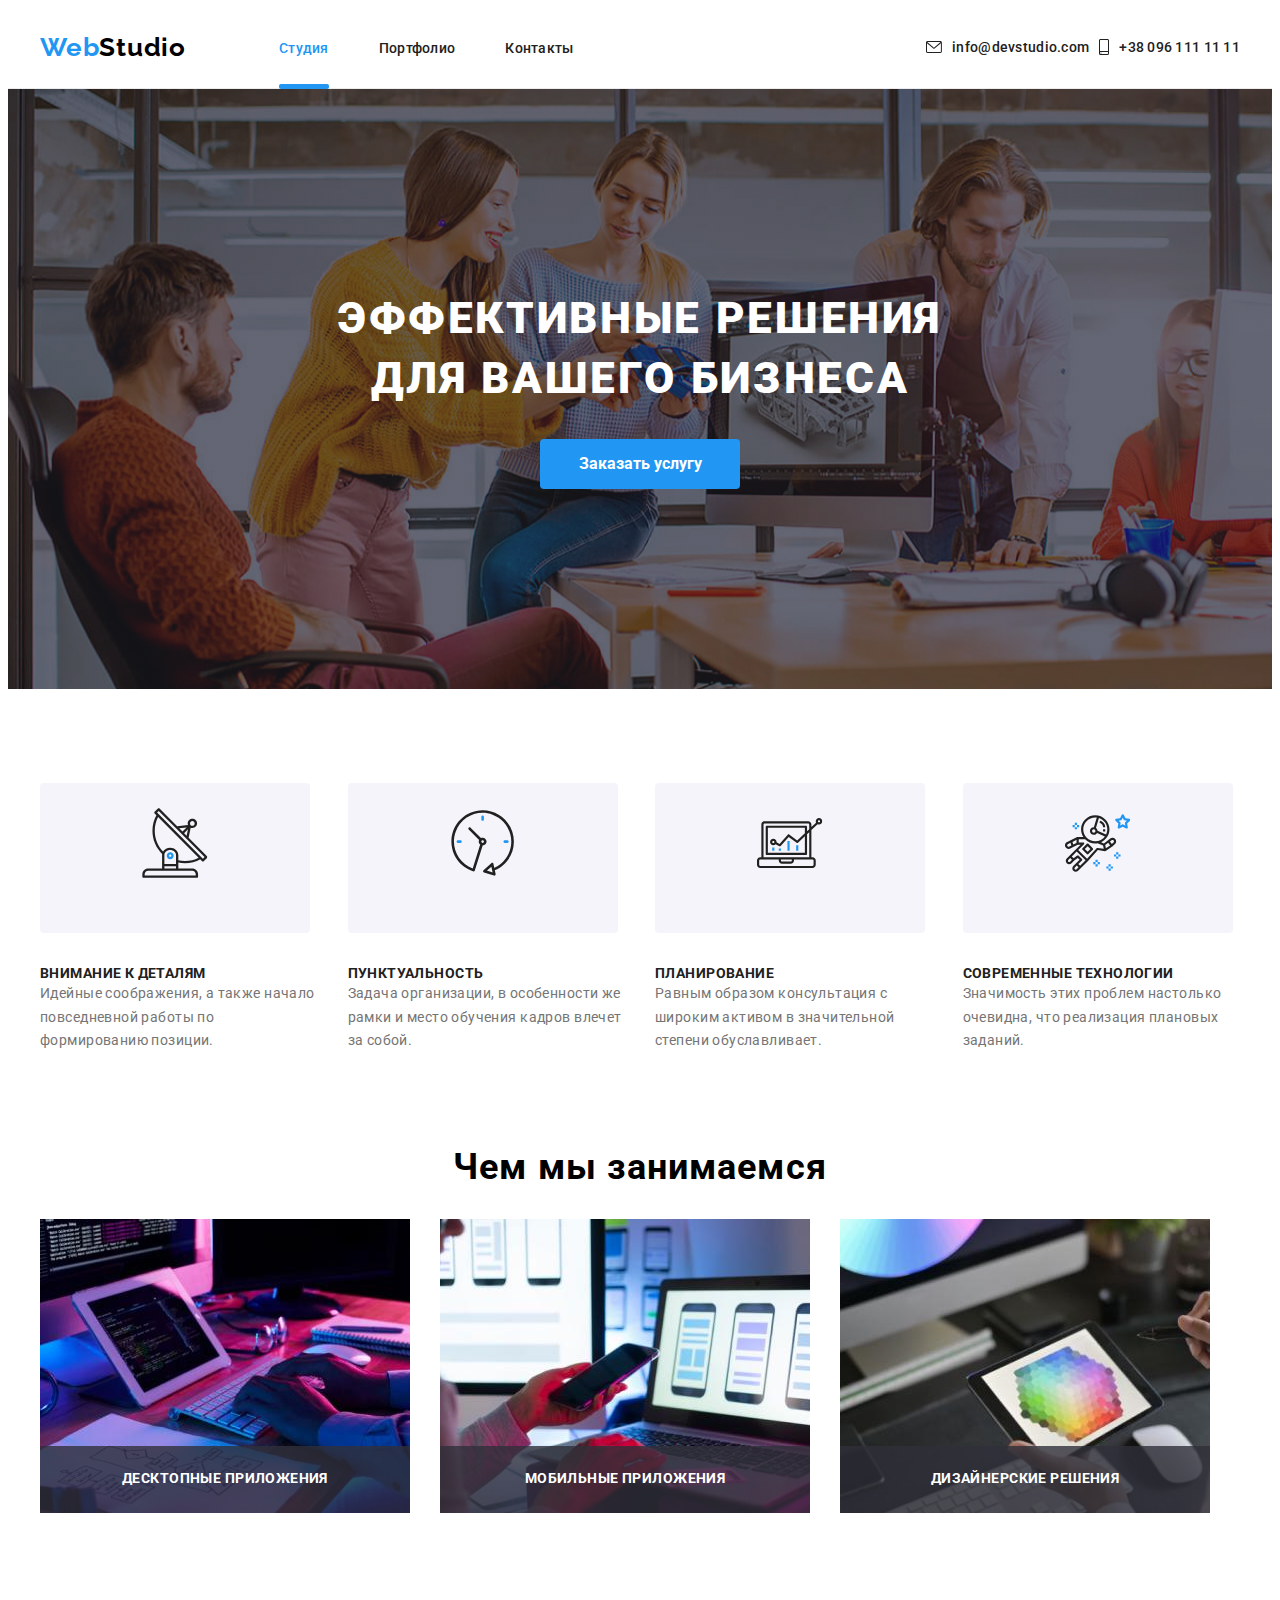
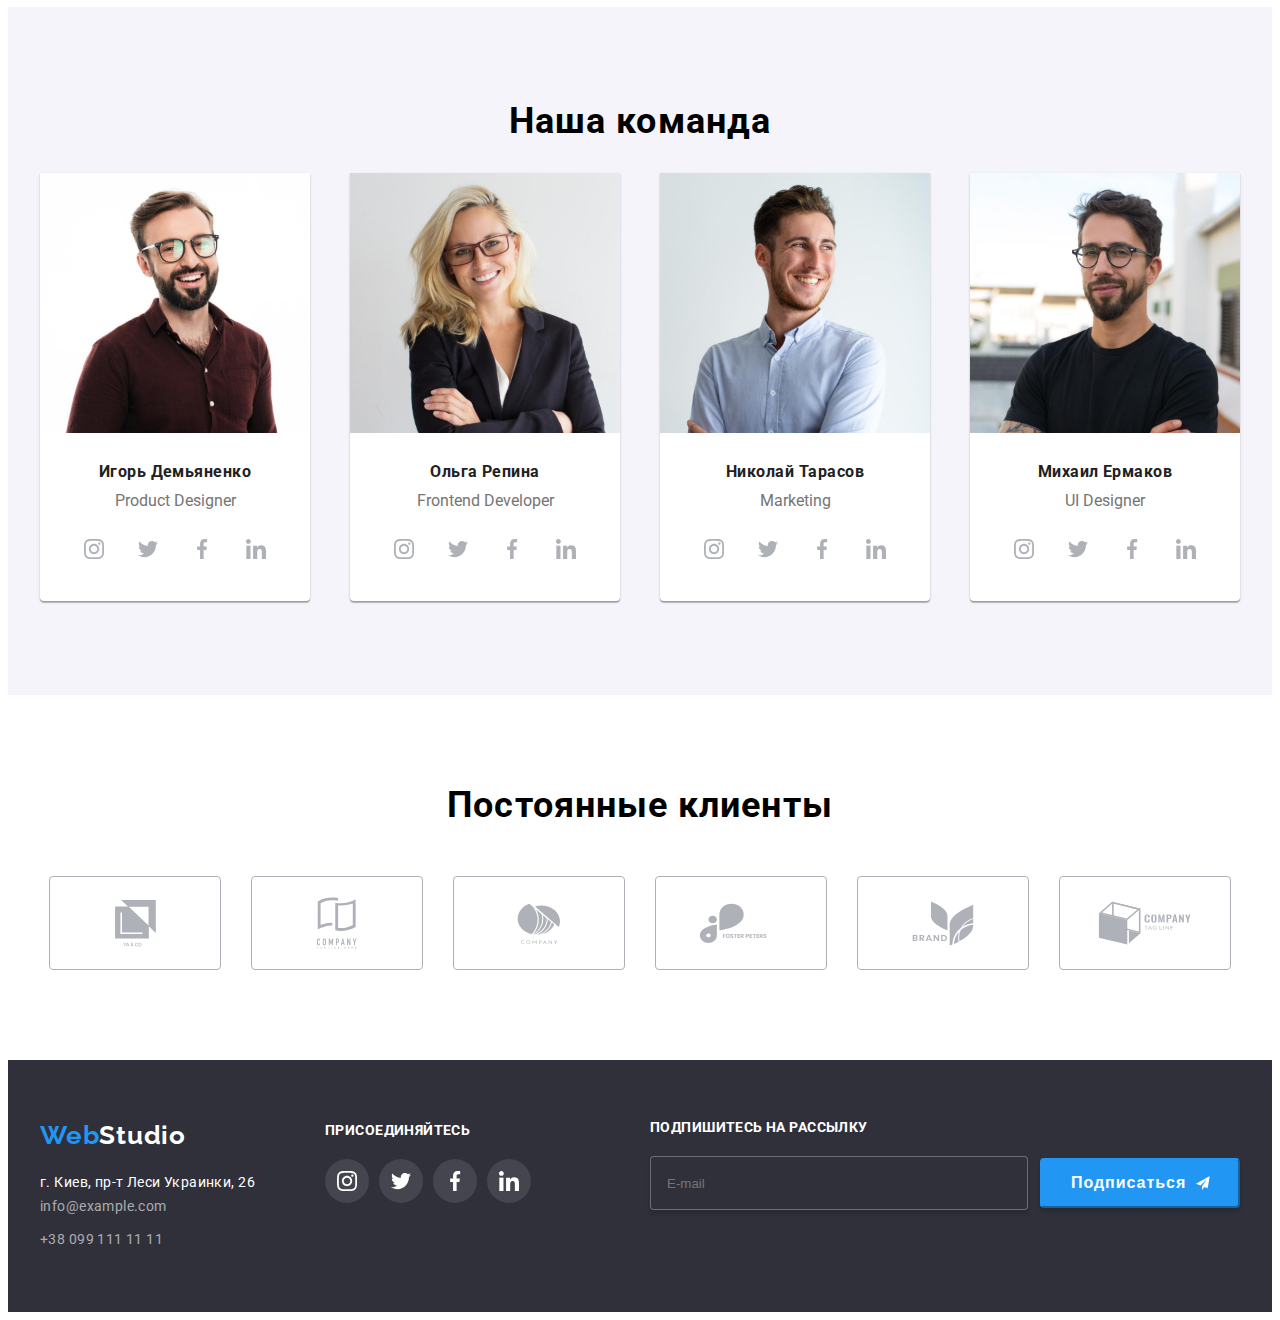
==== commit 5edcec19: "coding" ====
--- a/index.html
+++ b/index.html
@@ -392,7 +392,7 @@
         </section>
     </main>
     <footer class="footer">
-        <div class="container">
+        <div class="container desk">
             <div class="tablet">
             <div>
             <a href="" class="logo fotlog link">Web<span class="logo__down link">Studio</span></a>
@@ -498,7 +498,7 @@
                     id="policy"
                     value="policy"
                     class="modal-check">
-                    <label for="policy" class="check-text">Соглашаюсь с рассылкой и принимаю  <a href="" class="policy-doc"> Условия договора</a> </label>
+                    <label for="policy" class="check-text"><div class="span">Соглашаюсь с рассылкой и принимаю  <a href="" class="policy-doc"> Условия договора</a></div></label>
                 </div>
                 <button type="submit" class="send-button"> Отправить</button>
             </form>
--- a/css/main.min.css
+++ b/css/main.min.css
@@ -1 +1 @@
-.modal-title,.case__name,.kind__button,.worker__name,.benefits__title,.site__link,.contact__link{color:#212121}.sign__email,.sign-up__name,.foot-soc__title,.down__adress,.logo,.logo__down,.labor__text,.kind__button:hover,.kind__button:focus,.work__text,.ban-button,.banner__title{color:#fff}.policy-doc,.down__link:hover,.down__link:focus,.down__adress:hover,.down__adress:focus,.fotlog,.site__link:hover,.site__link:focus,.current,.logo{color:#2196f3}.lab-text-name,.check-text,.case__type,.worker__position,.benefits__description{color:#757575}.logo__part{color:#000}.modal-check:checked+.check-text::before,.fsoc__link:hover,.kind__button:hover,.kind__button:focus,.worker-soc__link:hover,.ban-button{background-color:#2196f3}.kind__button,.workers,.icon-ben{background-color:#f5f4fa}.modal,.worker__item{background:#fff}.kind__button,.ban-button{margin-left:auto;margin-right:auto;display:flex;align-items:center;justify-content:center;text-align:center;border-radius:4px;border:none;cursor:pointer;font-size:16px}.send-button,.sign__button{display:flex;justify-content:center;align-items:center;margin-left:auto;margin-right:auto;border-radius:4px;font-size:16px;flex-shrink:1;width:200px;height:50px;background:#2196f3;border-color:#2196f3;font-weight:700;line-height:1.88;letter-spacing:.06em;color:#fff}.all-clients__title,.workers__title,.working-area__title{font-weight:700;font-size:28px;line-height:1.16;text-align:center;letter-spacing:.03em;color:var(--second-title-color);margin-bottom:30px}.check-text,.modal-close,.fsoc__link,.down__link,.down__adress,.clients__link,.worker-soc__link,.worker-soc,.work__text{display:flex;align-items:center;justify-content:center}.kind,.clients,.working-area__title,.banner__title{margin-left:auto;margin-right:auto}body{font-family:"Roboto",sans-serif}p,h1,h2,h3{margin:0}ul{margin:0;padding-left:0}.list{list-style:none}.link{text-decoration:none}img{display:block;max-width:100%;height:auto;width:100%}.container{padding-left:15px;padding-right:15px}@media screen and (min-width: 480px){.container{width:480px;margin-left:auto;margin-right:auto}}@media screen and (min-width: 768px){.container{width:768px;margin-left:auto;margin-right:auto}}@media screen and (min-width: 1200px){.container{width:1200px;margin-left:auto;margin-right:auto}}.section{padding-top:60px;padding-bottom:60px}@media screen and (min-width: 1200px){.section{padding-top:94px;padding-bottom:94px}}.header>.container{display:flex;align-items:center;justify-content:space-between}@media screen and (min-width: 1200px){.header>.container{display:flex;align-items:center;justify-content:none}}.header{padding-top:16px;padding-bottom:16px;border-bottom:1px solid #ececec}@media screen and (min-width: 768px){.header{padding-top:26px;padding-bottom:26px}}@media screen and (min-width: 1200px){.header{padding-top:24px;padding-bottom:25px;border-bottom:1px solid #ececec}}.menu-button{display:inline-flex;line-height:0;margin:0;padding:0;border:none;background-color:rgba(0,0,0,0);height:40px;width:40px;align-items:center}@media screen and (min-width: 768px){.menu-button{display:none}}@media screen and (min-width: 1200px){.menu-button{display:none}}.menu-button:hover+.burger{fill:#2196f3}.site,.contact{display:none}@media screen and (min-width: 1200px){.site,.contact{display:flex;gap:50px}}@media screen and (min-width: 768px){.site{display:flex;gap:50px}}@media screen and (min-width: 768px){.contact{display:inline-block;gap:10px}}@media screen and (min-width: 1200px){.contact{display:flex;margin-left:auto}}@media screen and (min-width: 768px){.navigation{display:flex;align-items:center}}@media screen and (min-width: 1200px){.navigation{display:flex;align-items:center}}.logo{display:inline-block;align-items:center;justify-content:center;margin-right:93px;margin-bottom:0;font-family:"Raleway",sans-serif;font-style:normal;font-weight:700;font-size:26px;line-height:1.19}.current{font-weight:500;font-size:14px;line-height:1.14;letter-spacing:.02em}@media screen and (min-width: 768px){.current{position:relative;padding-bottom:38px}.current::after{content:"";position:absolute;left:0;bottom:0;display:block;width:100%;height:5px;background-color:#2196f3;border-radius:2px}.current:hover::after{display:block}}@media screen and (min-width: 1200px){.current{padding-bottom:35px}}.site__link,.contact__link{font-weight:500;font-size:14px;line-height:1.14;letter-spacing:.02em;transition:color 250ms cubic-bezier(0.4, 0, 0.2, 1)}@media screen and (min-width: 1200px){.site__link,.contact__link{font-weight:500;font-size:14px;line-height:1.14;letter-spacing:.02em;color:#212121}}@media screen and (min-width: 768px){.contact__link{font-size:12px;line-height:14px;color:#757575}}@media screen and (min-width: 1200px){.contact__link{display:flex;align-items:center;gap:10px;color:#212121}}@media screen and (min-width: 1200px){.contact__link:hover,.contact__link:focus{color:#2196f3}}.contact__icon{fill:currentColor}.mobile-menu{position:fixed;top:0;left:0;z-index:100;width:100%;height:100%;background-color:#fff;opacity:0;visibility:hidden;pointer-events:none;transition:opacity 250ms cubic-bezier(0.4, 0, 0.2, 1),visibility 250ms cubic-bezier(0.4, 0, 0.2, 1)}.mobile-menu>.container{position:relative}.mobile-menu__container{padding-top:48px;padding-bottom:48px;padding-left:40px;height:100vh;display:flex;flex-direction:column;justify-content:space-between}.mobile-menu.is-open{opacity:1;visibility:visible;pointer-events:auto}.mobile-menu__close-button{position:absolute;top:10px;right:15px;width:40px;height:40px;border:0;background-color:rgba(0,0,0,0)}.mobile-menu__close-button:hover+.mobile-menu__close-icon{fill:#2196f3}.mob-site{display:inline-block}.mob-site__item{padding-bottom:32px}.mob-current__link,.mob-site__link{font-weight:500;font-size:40px;line-height:47px;text-align:center;letter-spacing:.02em;color:#212121;transition:color 250ms cubic-bezier(0.4, 0, 0.2, 1)}.mob-current__link{color:#2196f3}.mob-site__link:hover{color:#2196f3}.mob-contact{display:flexbox;align-items:flex-end;margin-top:auto}.mob-contact__tel-link{font-weight:500;font-size:34px;line-height:1.17;letter-spacing:.02em;color:#2196f3}.mob-contact__link{font-size:24px;line-height:1.16;letter-spacing:.02em;color:#757575}.mob-contact__item:nth-child(1){padding-bottom:32px}.mob-contact__item:last-child{padding-bottom:64px}.mob-social{display:flex;gap:10px}.mob-social__item{padding-right:10px}.mob-social__item:not(:last-child){border-right:1px solid rgba(33,33,33,.2)}.mob-social__link{font-size:18px;line-height:1.22;letter-spacing:.02em;color:#2196f3}@media screen and (min-width: 1200px){.main>.container{display:flex}}.banner{padding-top:118px;padding-bottom:118px;background-image:linear-gradient(rgba(47, 48, 58, 0.4), rgba(47, 48, 58, 0.4)),url(../images/banner-mobile.jpg)}@media screen and (min-device-pixel-ratio: 2)and (min-width: 240px),screen and (min-resolution: 192dpi)and (min-width: 240px),screen and (min-resolution: 2dppx)and (min-width: 240px){.banner{background-image:linear-gradient(rgba(47, 48, 58, 0.4), rgba(47, 48, 58, 0.4)),url(../images/banner-mobile@2x.jpg);background-size:cover}}@media screen and (min-width: 768px){.banner{background-image:linear-gradient(rgba(47, 48, 58, 0.4), rgba(47, 48, 58, 0.4)),url(../images/banner-tablet.jpg)}}@media screen and (min-device-pixel-ratio: 2)and (min-width: 768px),screen and (min-resolution: 192dpi)and (min-width: 768px),screen and (min-resolution: 2dppx)and (min-width: 768px){.banner{background-image:linear-gradient(rgba(47, 48, 58, 0.4), rgba(47, 48, 58, 0.4)),url(../images/banner-tablet@2x.jpg)}}@media screen and (min-width: 1200px){.banner{padding-top:200px;padding-bottom:200px;background-image:linear-gradient(rgba(47, 48, 58, 0.4), rgba(47, 48, 58, 0.4)),url(../images/banner.jpg)}}@media screen and (min-device-pixel-ratio: 2)and (min-width: 1200px),screen and (min-resolution: 192dpi)and (min-width: 1200px),screen and (min-resolution: 2dppx)and (min-width: 1200px){.banner{background-image:linear-gradient(rgba(47, 48, 58, 0.4), rgba(47, 48, 58, 0.4)),url(../images/banner@2x.jpg)}}.banner__content{align-items:center}.banner__title{max-width:360px;font-weight:900;font-size:26px;line-height:1.62;text-align:center;letter-spacing:.06em;text-transform:uppercase;margin-bottom:30px}@media screen and (min-width: 1200px){.banner__title{max-width:696px;font-size:44px;line-height:1.36;justify-content:center}}.ban-button{padding:10px 32px;font-family:inherit;font-weight:700;line-height:2.5;min-width:200px;height:50px}.benefits{display:block}@media screen and (min-width: 768px){.benefits{display:flex;flex-wrap:wrap;gap:30px}}@media screen and (min-width: 1200px){.benefits{display:flex;flex-wrap:nowrap;gap:0}}@media screen and (min-width: 768px){.benefits__item{display:block;width:354px}}@media screen and (min-width: 1200px){.benefits__item{display:inline}}.benefits__item:not(:last-child){margin-bottom:30px}@media screen and (min-width: 768px){.benefits__item:not(:last-child){margin-bottom:0}}@media screen and (min-width: 1200px){.benefits__item:not(:last-child){margin-right:30px}}.icon-ben{width:450px;height:120px;border-radius:4px;margin-bottom:30px;display:flex;align-items:center;justify-content:center}@media screen and (min-width: 768px){.icon-ben{width:354px;height:120px;padding-bottom:30px}}@media screen and (min-width: 1200px){.icon-ben{width:270px;height:120px}}.benefits__title{display:block;justify-content:center;text-align:center;font-weight:700;font-size:14px;line-height:1.14;letter-spacing:.03em;text-transform:uppercase;margin-bottom:10px}@media screen and (min-width: 768px){.benefits__title{display:inline;justify-content:start}}.benefits__description{font-weight:400;font-size:14px;line-height:1.71;letter-spacing:.03em}@media screen and (min-width: 1200px){.benefits__description{margin-bottom:0}}.working-area{display:none}@media screen and (min-width: 1200px){.working-area{display:flex;padding-top:0}}.working-area__title{justify-content:center}@media screen and (min-width: 1200px){.working-area__title{font-size:36px}}.work{display:flex;align-items:center;margin:0}.work__item{position:relative}.work__item:not(:last-child){margin-right:30px}.work__text{position:absolute;height:23%;width:100%;bottom:0;left:0;font-weight:700;font-size:14px;line-height:1.14;letter-spacing:.03em;text-align:center;background:rgba(47,48,58,.8)}.worker{display:block;align-items:center}@media screen and (min-width: 768px){.worker{display:flex;flex-wrap:wrap;gap:30px}}@media screen and (min-width: 1200px){.worker{display:flex;align-items:center;flex-wrap:nowrap;gap:10px;margin:0}}.worker__item{box-shadow:0px 1px 3px rgba(0,0,0,.12),0px 1px 1px rgba(0,0,0,.14),0px 2px 1px rgba(0,0,0,.2);border-radius:0px 0px 4px 4px}.worker__item:not(:last-child){margin-bottom:30px}@media screen and (min-width: 768px){.worker__item{width:354px}.worker__item:not(:last-child){margin-right:0;margin-bottom:0}}@media screen and (min-width: 1200px){.worker__item:not(:last-child){margin-right:30px;margin-bottom:0}}.worker-soc{gap:10px;padding-bottom:30px}.worker-soc__link{width:44px;height:44px;border-radius:50%;transition:background-color 250ms cubic-bezier(0.4, 0, 0.2, 1)}.worker-soc__icon{fill:#afb1b8;transition:fill 250ms cubic-bezier(0.4, 0, 0.2, 1)}.worker-soc__link:hover .worker-soc__icon{fill:#fff}@media screen and (min-width: 1200px){.workers__title{font-size:36px}}.worker__name{font-size:16px;line-height:1.18;text-align:center;letter-spacing:.03em;padding-top:30px;margin-bottom:10px}.worker__position{font-size:16px;line-height:1.18;text-align:center;margin-bottom:16px}@media screen and (min-width: 768px){.all-clients{padding-top:60px;padding-bottom:60px}}@media screen and (min-width: 1200px){.all-clients{padding-top:90px;padding-bottom:90px}}.clients{display:flex;flex-wrap:wrap;gap:30px}@media screen and (min-width: 1200px){.clients{display:flex;gap:30px}}.clients__link{width:210px;height:92px;border:1px solid #afb1b8;border-radius:4px;transition:border-color 250ms cubic-bezier(0.4, 0, 0.2, 1)}.clients__link:hover{border-color:#2196f3}@media screen and (min-width: 768px){.clients__link{width:226px}}@media screen and (min-width: 1200px){.clients__link{width:170px}}.clients__icon{fill:#afb1b8;transition:fill 250ms cubic-bezier(0.4, 0, 0.2, 1)}.clients__link:hover .clients__icon{fill:#2196f3}.all-clients__title{margin-bottom:30px}@media screen and (min-width: 1200px){.all-clients__title{font-size:36px;margin-bottom:50px}}.kind{display:flex;justify-content:start;flex-wrap:wrap;gap:8px;margin-bottom:40px}@media screen and (min-width: 768px){.kind{align-items:center;justify-content:center;margin-bottom:30px}}@media screen and (min-width: 1200px){.kind{align-items:center;justify-content:center;margin-bottom:50px}}.kind__button{padding:6px 22px;font-weight:500;font-size:16px;line-height:1.62;letter-spacing:.03em;transition:color 250ms cubic-bezier(0.4, 0, 0.2, 1),background-color 250ms cubic-bezier(0.4, 0, 0.2, 1),box-shadow 250ms cubic-bezier(0.4, 0, 0.2, 1)}.kind__button:hover,.kind__button:focus{box-shadow:0px 3px 1px rgba(0,0,0,.1),0px 1px 2px rgba(0,0,0,.08),0px 2px 2px rgba(0,0,0,.12);border-radius:4px}@media screen and (min-width: 768px){.cases{display:flex;flex-wrap:wrap;gap:30px}}@media screen and (min-width: 1200px){.cases{gap:30px}}.cases__item{display:block;align-items:center;justify-content:center;width:450px}.cases__item:not(:last-child){margin-bottom:30px}@media screen and (min-width: 768px){.cases__item{width:354px}}@media screen and (min-width: 1200px){.cases__item{width:370px}}.labor{position:relative;overflow:hidden}.labor__text{display:flex;position:absolute;top:0;left:0;height:101%;padding:63px 24px;font-weight:400;font-size:18px;line-height:1.56;letter-spacing:.03em;background:rgba(33,150,243,.9);transform:translateY(100%);transition:transform 250ms cubic-bezier(0.4, 0, 0.2, 1),opacity 250ms cubic-bezier(0.4, 0, 0.2, 1);opacity:0}.cases__link:hover .labor__text{transform:translateY(0);opacity:1}.cases__link{display:block;align-items:center;justify-content:center;transition:box-shadow 250ms cubic-bezier(0.4, 0, 0.2, 1),transform 250ms cubic-bezier(0.4, 0, 0.2, 1)}.cases__link:hover,.cases__link:focus{cursor:pointer;box-shadow:0px 1px 1px rgba(0,0,0,.12),0px 4px 4px rgba(0,0,0,.06),1px 4px 6px rgba(0,0,0,.16)}@media screen and (min-width: 768px){.cases__link{display:flex;flex-direction:column;height:100%}}@media screen and (min-width: 1200px){.cases__link{display:inline-block}}.case{padding:20px 24px;border-right:1px solid #eee;border-bottom:1px solid #eee;border-left:1px solid #eee}@media screen and (min-width: 768px){.case{flex-grow:1;width:100%}}.case__name{font-size:18px;line-height:2;letter-spacing:.06em;margin-bottom:4px}.case__type{font-size:16px;line-height:1.88;letter-spacing:.03em}.footer{background-color:#2f303a;padding-top:60px;padding-bottom:60px}@media screen and (min-width: 1200px){.footer>.container{display:flex;gap:70px}}.tablet{display:flex;gap:165px;align-items:center;justify-content:center}.logo,.logo__down{display:inline-block;font-family:"Raleway",sans-serif;font-weight:700;font-size:26px;line-height:1.19;letter-spacing:.03em}.fotlog{display:flex;align-items:center;justify-content:center;margin-bottom:20px;margin-right:0}@media screen and (min-width: 1200px){.fotlog{margin-bottom:20px;display:inline-block}}.down:last-child{margin-bottom:20px}@media screen and (min-width: 1200px){.down:last-child{margin-bottom:0}}.down__link,.down__adress{font-style:normal;font-size:14px;line-height:1.71;letter-spacing:.03em}@media screen and (min-width: 1200px){.down__link,.down__adress{display:inline}}.down__item:not(:last-child){margin-bottom:9px}.down__link{color:rgba(255,255,255,.6);transition:color 250ms cubic-bezier(0.4, 0, 0.2, 1)}.down__adress{transition:color 250ms cubic-bezier(0.4, 0, 0.2, 1)}.foot-soc__title{font-weight:700;font-size:14px;line-height:1.14;letter-spacing:.03em;text-transform:uppercase;display:flex;justify-content:center;align-items:center;margin-bottom:20px;margin-top:0}@media screen and (min-width: 1200px){.foot-soc__title{display:inline-block}}.fsoc{display:flex;justify-content:center;align-items:center;gap:10px}@media screen and (min-width: 1200px){.fsoc{justify-content:baseline}}.fsoc__item{border-radius:50%;background:rgba(255,255,255,.1);margin-bottom:60px}@media screen and (min-width: 1200px){.fsoc__item{margin-bottom:0}}.fsoc__link{width:44px;height:44px;border-radius:50%;transition:background-color 250ms cubic-bezier(0.4, 0, 0.2, 1)}.fsoc__icon{fill:#fff}.fsoc__link:hover .fsoc__icon{fill:#fff}@media screen and (min-width: 768px){.sign{display:flexbox;align-items:center;justify-content:center}}@media screen and (min-width: 1200px){.sign{margin:0;display:flex}}.sign-up__name{display:flex;justify-content:center;font-weight:700;font-size:14px;line-height:1.14;letter-spacing:.03em;text-transform:uppercase;margin-bottom:20px}@media screen and (min-width: 1200px){.sign-up__name{display:block}}.sign__email{display:block;background-color:#2f303a;width:450px;height:50px;border:1px solid rgba(255,255,255,.3);box-shadow:0px 4px 4px rgba(0,0,0,.15);border-radius:4px;padding-left:16px;outline:rgba(0,0,0,0);margin-bottom:20px}@media screen and (min-width: 768px){.sign__email{width:450px;margin-left:auto;margin-right:auto}}@media screen and (min-width: 1200px){.sign__email{width:358px;margin-right:12px;margin-bottom:0}}.sign__button{padding:10px 28px 10px 29px;gap:10px;box-shadow:0px 4px 4px rgba(0,0,0,.15);cursor:pointer}.backdrop{position:fixed;top:0;width:100%;height:100%;background:rgba(0,0,0,.2);transition:opacity 250ms cubic-bezier(0.4, 0, 0.2, 1),visibility 250ms cubic-bezier(0.4, 0, 0.2, 1)}@media screen and (min-width: 1200px){.backdrop{position:fixed;top:0;width:100%;height:100%;background:rgba(0,0,0,.2);transition:opacity 250ms cubic-bezier(0.4, 0, 0.2, 1),visibility 250ms cubic-bezier(0.4, 0, 0.2, 1)}}.is-hidden{opacity:0;visibility:hidden;pointer-events:none}.backdrop.is-hidden .modal{transform:translate(-50%, -50%) scale(0)}.modal{width:450px;box-shadow:0px 1px 3px rgba(0,0,0,.12),0px 1px 1px rgba(0,0,0,.14),0px 2px 1px rgba(0,0,0,.2);border-radius:4px;width:450px;min-height:400px;position:absolute;top:50%;left:50%;transform:translate(-50%, -50%) scale(1);transition:transform 250ms cubic-bezier(0.4, 0, 0.2, 1);padding:40px;margin:0}@media screen and (min-width: 1200px){.modal{width:528px;height:581px;box-shadow:0px 1px 3px rgba(0,0,0,.12),0px 1px 1px rgba(0,0,0,.14),0px 2px 1px rgba(0,0,0,.2);border-radius:4px;width:500px;min-height:500px;position:absolute;top:50%;left:50%;transform:translate(-50%, -50%) scale(1);transition:transform 250ms cubic-bezier(0.4, 0, 0.2, 1);padding-left:41px;padding-right:39px;padding-top:40px;padding-bottom:40px;margin:0}}.modal-title{font-weight:700;font-size:20px;line-height:1.15;text-align:center;margin-bottom:12px}.modal-close{padding:10px 9px;position:absolute;top:10px;right:10px;background:#fff;width:30px;height:30px;border-radius:50%;border:1px solid rgba(0,0,0,.1)}.modal-close:hover{cursor:pointer}.modal-field{margin-bottom:10px}.modal-input{width:100%;height:40px;border:1px solid rgba(33,33,33,.2);border-radius:4px;font-weight:400;font-size:12px;padding-left:42px;outline:rgba(0,0,0,0);transition:border-color 250ms cubic-bezier(0.4, 0, 0.2, 1),fill 250ms cubic-bezier(0.4, 0, 0.2, 1)}.modal-input:focus{border-color:#2196f3}.modal-input:focus+.input-icon{fill:#2196f3}.modal-input-coment{width:100%;height:120px;border:1px solid rgba(33,33,33,.2);border-radius:4px;padding:12px 16px;resize:none;outline:rgba(0,0,0,0);transition:border-color 250ms cubic-bezier(0.4, 0, 0.2, 1)}.modal-input-coment:focus{border-color:#2196f3}.modal-input-coment::placeholder{font-weight:400;font-size:12px;line-height:1.16;letter-spacing:.01em;color:rgba(117,117,117,.5)}.input-wrap{position:relative}.input-icon{position:absolute;left:12px;top:40%;transform:translateY(-50%)}.modal-input-coment{display:block}.modal-com{margin-bottom:20px}.modal-check-box{margin-bottom:30px}.check-text{font-size:12px;line-height:1.16;letter-spacing:.03em;margin-bottom:30px}.check-text::before{content:"";display:inline-block;margin-right:8px;width:16px;height:15px;border:2px solid #212121}@media screen and (min-width: 1200px){.check-text{font-weight:400;font-size:14px;line-height:1.71;letter-spacing:normal}}.modal-check{position:absolute;white-space:nowrap;width:1px;height:1px;overflow:hidden;border:0;padding:0;clip:rect(0 0 0 0);clip-path:inset(50%);margin:-1px}.modal-check:checked+.check-text::before{border:none;background-image:url(../images/check.svg);background-repeat:no-repeat;background-position:center}.policy-doc{margin-left:3px}.lab-text-name{display:block;margin-bottom:4px;font-weight:400;font-size:12px;line-height:1.16;letter-spacing:.01em}.send-button{padding:10px 55px;transition:box-shadow 250ms cubic-bezier(0.4, 0, 0.2, 1)}.send-button:focus,.send-button:hover{box-shadow:0px 4px 4px rgba(0,0,0,.25)}/*# sourceMappingURL=main.min.css.map */+.modal-title,.case__name,.kind__button,.worker__name,.benefits__title,.site__link,.contact__link{color:#212121}.sign__email,.sign-up__name,.foot-soc__title,.down__adress,.logo,.logo__down,.labor__text,.kind__button:hover,.kind__button:focus,.work__text,.ban-button,.banner__title{color:#fff}.policy-doc,.down__link:hover,.down__link:focus,.down__adress:hover,.down__adress:focus,.fotlog,.site__link:hover,.site__link:focus,.current,.logo{color:#2196f3}.lab-text-name,.check-text,.case__type,.worker__position,.benefits__description{color:#757575}.logo__part{color:#000}.modal-check:checked+.check-text::before,.fsoc__link:hover,.kind__button:hover,.kind__button:focus,.worker-soc__link:hover,.ban-button{background-color:#2196f3}.kind__button,.workers,.icon-ben{background-color:#f5f4fa}.modal,.worker__item{background:#fff}.kind__button,.ban-button{margin-left:auto;margin-right:auto;display:flex;align-items:center;justify-content:center;text-align:center;border-radius:4px;border:none;cursor:pointer;font-size:16px}.send-button,.sign__button{display:flex;justify-content:center;align-items:center;margin-left:auto;margin-right:auto;border-radius:4px;font-size:16px;flex-shrink:1;width:200px;height:50px;background:#2196f3;border-color:#2196f3;font-weight:700;line-height:1.88;letter-spacing:.06em;color:#fff}.all-clients__title,.workers__title,.working-area__title{font-weight:700;font-size:28px;line-height:1.16;text-align:center;letter-spacing:.03em;color:var(--second-title-color);margin-bottom:30px}.check-text,.modal-close,.fsoc__link,.down__link,.down__adress,.clients__link,.worker-soc__link,.worker-soc,.work__text{display:flex;align-items:center;justify-content:center}.kind,.clients,.working-area__title,.banner__title{margin-left:auto;margin-right:auto}body{font-family:"Roboto",sans-serif}p,h1,h2,h3{margin:0}ul{margin:0;padding-left:0}.list{list-style:none}.link{text-decoration:none}img{display:block;max-width:100%;height:auto;width:100%}.container{padding-left:15px;padding-right:15px}@media screen and (min-width: 480px){.container{width:480px;margin-left:auto;margin-right:auto}}@media screen and (min-width: 768px){.container{width:768px;margin-left:auto;margin-right:auto}}@media screen and (min-width: 1200px){.container{width:1200px;margin-left:auto;margin-right:auto}}.section{padding-top:60px;padding-bottom:60px}@media screen and (min-width: 1200px){.section{padding-top:94px;padding-bottom:94px}}.header>.container{display:flex;align-items:center;justify-content:space-between}@media screen and (min-width: 1200px){.header>.container{display:flex;align-items:center;justify-content:none}}.header{padding-top:16px;padding-bottom:16px;border-bottom:1px solid #ececec}@media screen and (min-width: 768px){.header{padding-top:26px;padding-bottom:26px}}@media screen and (min-width: 1200px){.header{padding-top:24px;padding-bottom:25px;border-bottom:1px solid #ececec}}.menu-button{display:inline-flex;line-height:0;margin:0;padding:0;border:none;background-color:rgba(0,0,0,0);height:40px;width:40px;align-items:center}@media screen and (min-width: 768px){.menu-button{display:none}}@media screen and (min-width: 1200px){.menu-button{display:none}}.menu-button:hover+.burger{fill:#2196f3}.site,.contact{display:none}@media screen and (min-width: 1200px){.site,.contact{display:flex;gap:50px}}@media screen and (min-width: 768px){.site{display:flex;gap:50px}}@media screen and (min-width: 768px){.contact{display:inline-block;gap:10px}}@media screen and (min-width: 1200px){.contact{display:flex;margin-left:auto}}@media screen and (min-width: 768px){.contact__item:first-child{padding-bottom:10px}}@media screen and (min-width: 1200px){.contact__item:first-child{padding-bottom:0}}@media screen and (min-width: 768px){.navigation{display:flex;align-items:center}}@media screen and (min-width: 1200px){.navigation{display:flex;align-items:center}}.logo{display:inline-block;align-items:center;justify-content:center;margin-right:93px;margin-bottom:0;font-family:"Raleway",sans-serif;font-style:normal;font-weight:700;font-size:26px;line-height:1.19}.current{font-weight:500;font-size:14px;line-height:1.14;letter-spacing:.02em}@media screen and (min-width: 768px){.current{position:relative;padding-bottom:38px}.current::after{content:"";position:absolute;left:0;bottom:0;display:block;width:100%;height:5px;background-color:#2196f3;border-radius:2px}.current:hover::after{display:block}}@media screen and (min-width: 1200px){.current{padding-bottom:33px}}.site__link,.contact__link{font-weight:500;font-size:14px;line-height:1.14;letter-spacing:.02em;transition:color 250ms cubic-bezier(0.4, 0, 0.2, 1)}@media screen and (min-width: 1200px){.site__link,.contact__link{font-weight:500;font-size:14px;line-height:1.14;letter-spacing:.02em;color:#212121}}@media screen and (min-width: 768px){.contact__link{font-size:12px;line-height:1.16;color:#757575}}@media screen and (min-width: 1200px){.contact__link{display:flex;align-items:center;font-size:14px;gap:10px;color:#212121}}@media screen and (min-width: 1200px){.contact__link:hover,.contact__link:focus{color:#2196f3}}.contact__icon{fill:currentColor}.mobile-menu{position:fixed;top:0;left:0;z-index:100;width:100%;height:100%;background-color:#fff;opacity:0;visibility:hidden;pointer-events:none;transition:opacity 250ms cubic-bezier(0.4, 0, 0.2, 1),visibility 250ms cubic-bezier(0.4, 0, 0.2, 1)}.mobile-menu>.container{position:relative}.mobile-menu__container{padding-top:48px;padding-bottom:48px;padding-left:40px;height:100vh;display:flex;flex-direction:column;justify-content:space-between}.mobile-menu.is-open{opacity:1;visibility:visible;pointer-events:auto}.mobile-menu__close-button{position:absolute;top:10px;right:15px;width:40px;height:40px;border:0;background-color:rgba(0,0,0,0)}.mobile-menu__close-button:hover+.mobile-menu__close-icon{fill:#2196f3}.mob-site{display:inline-block}.mob-site__item{padding-bottom:32px}.mob-current__link,.mob-site__link{font-weight:500;font-size:40px;line-height:47px;text-align:center;letter-spacing:.02em;color:#212121;transition:color 250ms cubic-bezier(0.4, 0, 0.2, 1)}.mob-current__link{color:#2196f3}.mob-site__link:hover{color:#2196f3}.mob-contact{display:flexbox;align-items:flex-end;margin-top:auto}.mob-contact__tel-link{font-weight:500;font-size:34px;line-height:1.17;letter-spacing:.02em;color:#2196f3}.mob-contact__link{font-size:24px;line-height:1.16;letter-spacing:.02em;color:#757575}.mob-contact__item:nth-child(1){padding-bottom:32px}.mob-contact__item:last-child{padding-bottom:64px}.mob-social{display:flex;flex-wrap:wrap;gap:10px}@media screen and (min-width: 480px){.mob-social{flex-wrap:nowrap}}.mob-social__item{padding-right:10px}.mob-social__item:not(:last-child){border-right:1px solid rgba(33,33,33,.2)}.mob-social__link{font-size:18px;line-height:1.22;letter-spacing:.02em;color:#2196f3}@media screen and (min-width: 1200px){.main>.container{display:flex}}.banner{padding-top:118px;padding-bottom:118px;background-image:linear-gradient(rgba(47, 48, 58, 0.4), rgba(47, 48, 58, 0.4)),url(../images/banner-mobile.jpg)}@media screen and (min-device-pixel-ratio: 2)and (min-width: 240px),screen and (min-resolution: 192dpi)and (min-width: 240px),screen and (min-resolution: 2dppx)and (min-width: 240px){.banner{background-image:linear-gradient(rgba(47, 48, 58, 0.4), rgba(47, 48, 58, 0.4)),url(../images/banner-mobile@2x.jpg);background-size:cover}}@media screen and (min-width: 768px){.banner{background-image:linear-gradient(rgba(47, 48, 58, 0.4), rgba(47, 48, 58, 0.4)),url(../images/banner-tablet.jpg)}}@media screen and (min-device-pixel-ratio: 2)and (min-width: 768px),screen and (min-resolution: 192dpi)and (min-width: 768px),screen and (min-resolution: 2dppx)and (min-width: 768px){.banner{background-image:linear-gradient(rgba(47, 48, 58, 0.4), rgba(47, 48, 58, 0.4)),url(../images/banner-tablet@2x.jpg)}}@media screen and (min-width: 1200px){.banner{padding-top:200px;padding-bottom:200px;background-image:linear-gradient(rgba(47, 48, 58, 0.4), rgba(47, 48, 58, 0.4)),url(../images/banner.jpg);max-width:1600px;margin-left:auto;margin-right:auto}}@media screen and (min-device-pixel-ratio: 2)and (min-width: 1200px),screen and (min-resolution: 192dpi)and (min-width: 1200px),screen and (min-resolution: 2dppx)and (min-width: 1200px){.banner{background-image:linear-gradient(rgba(47, 48, 58, 0.4), rgba(47, 48, 58, 0.4)),url(../images/banner@2x.jpg)}}.banner__content{align-items:center}.banner__title{max-width:360px;font-weight:900;font-size:26px;line-height:1.62;text-align:center;letter-spacing:.06em;text-transform:uppercase;margin-bottom:30px}@media screen and (min-width: 1200px){.banner__title{max-width:696px;font-size:44px;line-height:1.36;justify-content:center}}.ban-button{padding:10px 32px;font-family:inherit;font-weight:700;line-height:2.5;min-width:200px;height:50px}.benefits{display:block}@media screen and (min-width: 768px){.benefits{display:flex;flex-wrap:wrap;gap:30px}}@media screen and (min-width: 1200px){.benefits{display:flex;flex-wrap:nowrap;gap:0}}@media screen and (min-width: 768px){.benefits__item{display:block;width:354px}}@media screen and (min-width: 1200px){.benefits__item{display:inline}}.benefits__item:not(:last-child){margin-bottom:30px}@media screen and (min-width: 768px){.benefits__item:not(:last-child){margin-bottom:0}}@media screen and (min-width: 1200px){.benefits__item:not(:last-child){margin-right:30px}}.icon-ben{width:100%;height:120px;border-radius:4px;margin-bottom:30px;display:flex;align-items:center;justify-content:center}@media screen and (min-width: 480px){.icon-ben{width:450px}}@media screen and (min-width: 768px){.icon-ben{width:354px;height:120px;padding-bottom:30px}}@media screen and (min-width: 1200px){.icon-ben{width:270px;height:120px}}.benefits__title{display:block;justify-content:center;text-align:center;font-weight:700;font-size:14px;line-height:1.14;letter-spacing:.03em;text-transform:uppercase;margin-bottom:10px}@media screen and (min-width: 768px){.benefits__title{display:inline;justify-content:start}}.benefits__description{font-weight:400;font-size:14px;line-height:1.71;letter-spacing:.03em}@media screen and (min-width: 1200px){.benefits__description{margin-bottom:0}}.working-area{display:none}@media screen and (min-width: 1200px){.working-area{display:flex;padding-top:0}}.working-area__title{justify-content:center}@media screen and (min-width: 1200px){.working-area__title{font-size:36px}}.work{display:flex;align-items:center;margin:0}.work__item{position:relative}.work__item:not(:last-child){margin-right:30px}.work__text{position:absolute;height:23%;width:100%;bottom:0;left:0;font-weight:700;font-size:14px;line-height:1.14;letter-spacing:.03em;text-align:center;background:rgba(47,48,58,.8)}.worker{display:block;align-items:center}@media screen and (min-width: 768px){.worker{display:flex;flex-wrap:wrap;gap:30px}}@media screen and (min-width: 1200px){.worker{display:flex;align-items:center;flex-wrap:nowrap;gap:10px;margin:0}}.worker__item{box-shadow:0px 1px 3px rgba(0,0,0,.12),0px 1px 1px rgba(0,0,0,.14),0px 2px 1px rgba(0,0,0,.2);border-radius:0px 0px 4px 4px}.worker__item:not(:last-child){margin-bottom:30px}@media screen and (min-width: 768px){.worker__item{width:354px}.worker__item:not(:last-child){margin-right:0;margin-bottom:0}}@media screen and (min-width: 1200px){.worker__item:not(:last-child){margin-right:30px;margin-bottom:0}}.worker-soc{gap:10px;padding-bottom:30px}.worker-soc__link{width:44px;height:44px;border-radius:50%;transition:background-color 250ms cubic-bezier(0.4, 0, 0.2, 1)}.worker-soc__icon{fill:#afb1b8;transition:fill 250ms cubic-bezier(0.4, 0, 0.2, 1)}.worker-soc__link:hover .worker-soc__icon{fill:#fff}@media screen and (min-width: 1200px){.workers__title{font-size:36px}}.worker__name{font-size:16px;line-height:1.18;text-align:center;letter-spacing:.03em;padding-top:30px;margin-bottom:10px}.worker__position{font-size:16px;line-height:1.18;text-align:center;margin-bottom:16px}@media screen and (min-width: 768px){.all-clients{padding-top:60px;padding-bottom:60px}}@media screen and (min-width: 1200px){.all-clients{padding-top:90px;padding-bottom:90px}}.clients{display:flex;flex-wrap:wrap;gap:30px;justify-content:center;align-items:center}@media screen and (min-width: 1200px){.clients{display:flex;flex-wrap:nowrap;gap:30px}}@media screen and (min-width: 1200px){.clients__item{display:inline}.clients__item:not(:last-child){margin-right:0}}.clients__link{width:210px;height:92px;border:1px solid #afb1b8;border-radius:4px;transition:border-color 250ms cubic-bezier(0.4, 0, 0.2, 1)}.clients__link:hover{border-color:#2196f3}@media screen and (min-width: 480px){.clients__link{width:210px}}@media screen and (min-width: 768px){.clients__link{width:226px}}@media screen and (min-width: 1200px){.clients__link{width:170px}}.clients__icon{fill:#afb1b8;transition:fill 250ms cubic-bezier(0.4, 0, 0.2, 1)}.clients__link:hover .clients__icon{fill:#2196f3}.all-clients__title{margin-bottom:30px}@media screen and (min-width: 1200px){.all-clients__title{font-size:36px;margin-bottom:50px}}.kind{display:flex;justify-content:start;flex-wrap:wrap;gap:8px;margin-bottom:40px}@media screen and (min-width: 768px){.kind{align-items:center;justify-content:center;margin-bottom:30px}}@media screen and (min-width: 1200px){.kind{align-items:center;justify-content:center;margin-bottom:50px}}.kind__button{padding:6px 22px;font-weight:500;font-size:16px;line-height:1.62;letter-spacing:.03em;transition:color 250ms cubic-bezier(0.4, 0, 0.2, 1),background-color 250ms cubic-bezier(0.4, 0, 0.2, 1),box-shadow 250ms cubic-bezier(0.4, 0, 0.2, 1)}.kind__button:hover,.kind__button:focus{box-shadow:0px 3px 1px rgba(0,0,0,.1),0px 1px 2px rgba(0,0,0,.08),0px 2px 2px rgba(0,0,0,.12);border-radius:4px}@media screen and (min-width: 768px){.cases{display:flex;flex-wrap:wrap;gap:30px}}@media screen and (min-width: 1200px){.cases{gap:30px}}.cases__item{display:block;align-items:center;justify-content:center;width:450px}.cases__item:not(:last-child){margin-bottom:30px}@media screen and (min-width: 768px){.cases__item{width:354px}}@media screen and (min-width: 1200px){.cases__item{width:370px}}.labor{position:relative;overflow:hidden}.labor__text{display:flex;position:absolute;top:0;left:0;height:101%;padding:63px 24px;font-weight:400;font-size:18px;line-height:1.56;letter-spacing:.03em;background:rgba(33,150,243,.9);transform:translateY(100%);transition:transform 250ms cubic-bezier(0.4, 0, 0.2, 1),opacity 250ms cubic-bezier(0.4, 0, 0.2, 1);opacity:0}.labor__text .cases__link:hover,.cases__link:focus .labor__text{transform:translateY(0);opacity:1}.cases__link{display:block;align-items:center;justify-content:center;transition:box-shadow 250ms cubic-bezier(0.4, 0, 0.2, 1),transform 250ms cubic-bezier(0.4, 0, 0.2, 1)}.cases__link:hover,.cases__link:focus{cursor:pointer;box-shadow:0px 1px 1px rgba(0,0,0,.12),0px 4px 4px rgba(0,0,0,.06),1px 4px 6px rgba(0,0,0,.16)}@media screen and (min-width: 768px){.cases__link{display:flex;flex-direction:column;height:100%}}@media screen and (min-width: 1200px){.cases__link{display:inline-block}}.case{padding:20px 24px;border-right:1px solid #eee;border-bottom:1px solid #eee;border-left:1px solid #eee}@media screen and (min-width: 768px){.case{flex-grow:1;width:100%}}.case__name{font-size:18px;line-height:2;letter-spacing:.06em;margin-bottom:4px}.case__type{font-size:16px;line-height:1.88;letter-spacing:.03em}.footer{background-color:#2f303a;padding-top:60px;padding-bottom:60px}@media screen and (min-width: 1200px){.footer{display:flex}}@media screen and (min-width: 768px)and (max-width: 1199px){.tablet{display:flex;gap:165px;align-items:center;justify-content:center;padding-bottom:60px}}@media screen and (min-width: 1200px){.tablet{display:flex;padding-bottom:0;gap:70px}}@media screen and (min-width: 1200px){.footer>.container{display:flex;flex-direction:column}}@media screen and (min-width: 1200px){.footer>.container{display:flex;flex-direction:row;justify-content:space-between;gap:93px}}.logo,.logo__down{display:inline-block;font-family:"Raleway",sans-serif;font-weight:700;font-size:26px;line-height:1.19;letter-spacing:.03em}.fotlog{display:flex;align-items:center;justify-content:center;margin-bottom:20px;margin-right:0}@media screen and (min-width: 1200px){.fotlog{margin-bottom:20px;display:inline-block}}.down:last-child{margin-bottom:20px}@media screen and (min-width: 1200px){.down{display:inline}.down:last-child{margin-bottom:0}}.down__link,.down__adress{font-style:normal;font-size:14px;line-height:1.71;letter-spacing:.03em}@media screen and (min-width: 1200px){.down__link,.down__adress{display:inline}}.down__item:not(:last-child){margin-bottom:9px}@media screen and (min-width: 1200px){.down__item:first-child{display:inline}}.down__link{color:rgba(255,255,255,.6);transition:color 250ms cubic-bezier(0.4, 0, 0.2, 1)}.down__adress{transition:color 250ms cubic-bezier(0.4, 0, 0.2, 1)}@media screen and (min-width: 1200px){.foot-soc{margin:0;padding:0}}.foot-soc__title{font-weight:700;font-size:14px;line-height:1.14;letter-spacing:.03em;text-transform:uppercase;display:flex;justify-content:center;align-items:center;margin-bottom:20px;margin-top:0}@media screen and (min-width: 1200px){.foot-soc__title{display:inline-block}}.fsoc{display:flex;justify-content:center;align-items:center;gap:10px}.fsoc__item{border-radius:50%;background:rgba(255,255,255,.1);margin-bottom:60px}@media screen and (min-width: 1200px){.fsoc__item{margin-bottom:0}}.fsoc__link{width:44px;height:44px;border-radius:50%;transition:background-color 250ms cubic-bezier(0.4, 0, 0.2, 1)}.fsoc__icon{fill:#fff}.fsoc__link:hover .fsoc__icon{fill:#fff}@media screen and (min-width: 768px){.sign{display:flexbox;align-items:center;justify-content:center}}@media screen and (min-width: 1200px){.sign{margin:0;display:flex}}.sign-up__name{display:flex;justify-content:center;font-weight:700;font-size:14px;line-height:1.14;letter-spacing:.03em;text-transform:uppercase;margin-bottom:20px}@media screen and (min-width: 1200px){.sign-up__name{display:block}}.sign__email{display:block;background-color:#2f303a;width:100%;height:50px;border:1px solid rgba(255,255,255,.3);box-shadow:0px 4px 4px rgba(0,0,0,.15);border-radius:4px;padding-left:16px;outline:rgba(0,0,0,0);margin-bottom:20px}@media screen and (min-width: 768px){.sign__email{width:450px;margin-left:auto;margin-right:auto}}@media screen and (min-width: 1200px){.sign__email{width:358px;margin-right:12px;margin-bottom:0}}.sign__button{padding:10px 28px 10px 29px;gap:10px;box-shadow:0px 4px 4px rgba(0,0,0,.15);cursor:pointer}@media screen and (min-width: 1200px){.sign__button{width:200px}}.backdrop{position:fixed;top:0;width:100%;height:100%;background:rgba(0,0,0,.2);transition:opacity 250ms cubic-bezier(0.4, 0, 0.2, 1),visibility 250ms cubic-bezier(0.4, 0, 0.2, 1);padding:93px 15px 94px 15px;overflow-y:scroll}@media screen and (min-width: 480px){.backdrop{padding:93px 15px 94px 15px;overflow-y:scroll}}@media screen and (min-width: 1200px){.backdrop{position:fixed;top:0;width:100%;height:100%;background:rgba(0,0,0,.2);transition:opacity 250ms cubic-bezier(0.4, 0, 0.2, 1),visibility 250ms cubic-bezier(0.4, 0, 0.2, 1)}}.is-hidden{opacity:0;visibility:hidden;pointer-events:none}.backdrop.is-hidden .modal{transform:translate(-50%, -50%) scale(0)}.modal{box-shadow:0px 1px 3px rgba(0,0,0,.12),0px 1px 1px rgba(0,0,0,.14),0px 2px 1px rgba(0,0,0,.2);border-radius:4px;padding:40px;margin:0;position:relative}@media screen and (min-width: 768px){.modal{width:100%;height:100%;max-width:450px;max-height:609px;position:absolute;top:50%;left:50%;transform:translate(-50%, -50%) scale(1);transition:transform 250ms cubic-bezier(0.4, 0, 0.2, 1)}}@media screen and (min-width: 1200px){.modal{box-shadow:0px 1px 3px rgba(0,0,0,.12),0px 1px 1px rgba(0,0,0,.14),0px 2px 1px rgba(0,0,0,.2);border-radius:4px;max-width:528px;max-height:581px;padding-left:41px;padding-right:39px;padding-top:40px;padding-bottom:40px;margin:0}}.modal-title{font-weight:700;font-size:20px;line-height:1.15;text-align:center;margin-bottom:12px}.modal-close{padding:10px 9px;position:absolute;top:10px;right:10px;background:#fff;width:30px;height:30px;border-radius:50%;border:1px solid rgba(0,0,0,.1)}@media screen and (min-width: 768px){.modal-close{position:absolute;top:10px;right:10px}}.modal-close:hover{cursor:pointer}.modal-field{margin-bottom:10px}.modal-input{width:100%;height:40px;border:1px solid rgba(33,33,33,.2);border-radius:4px;font-weight:400;font-size:12px;padding-left:42px;outline:rgba(0,0,0,0);transition:border-color 250ms cubic-bezier(0.4, 0, 0.2, 1),fill 250ms cubic-bezier(0.4, 0, 0.2, 1)}.modal-input:focus{border-color:#2196f3}.modal-input:focus+.input-icon{fill:#2196f3}.modal-input-coment{width:100%;height:120px;border:1px solid rgba(33,33,33,.2);border-radius:4px;padding:12px 16px;resize:none;outline:rgba(0,0,0,0);transition:border-color 250ms cubic-bezier(0.4, 0, 0.2, 1)}.modal-input-coment:focus{border-color:#2196f3}.modal-input-coment::placeholder{font-weight:400;font-size:12px;line-height:1.16;letter-spacing:.01em;color:rgba(117,117,117,.5)}.input-wrap{position:relative}.input-icon{position:absolute;left:12px;top:40%;transform:translateY(-50%)}.modal-input-coment{display:block}.modal-com{margin-bottom:20px}.modal-check-box{margin-bottom:30px}.check-text{font-size:12px;line-height:1.16;letter-spacing:.03em;margin-bottom:30px}.check-text::before{content:"";display:inline-block;margin-right:8px;width:16px;height:15px;border:2px solid #212121}@media screen and (min-width: 1200px){.check-text{font-weight:400;font-size:14px;line-height:1.71;letter-spacing:normal}}.modal-check{position:absolute;white-space:nowrap;width:1px;height:1px;overflow:hidden;border:0;padding:0;clip:rect(0 0 0 0);clip-path:inset(50%);margin:-1px}.modal-check:checked+.check-text::before{border:none;background-image:url(../images/check.svg);background-repeat:no-repeat;background-position:center}.policy-doc{margin-left:3px}.lab-text-name{display:block;margin-bottom:4px;font-weight:400;font-size:12px;line-height:1.16;letter-spacing:.01em}.send-button{padding:10px 55px;transition:box-shadow 250ms cubic-bezier(0.4, 0, 0.2, 1)}.send-button:focus,.send-button:hover{box-shadow:0px 4px 4px rgba(0,0,0,.25)}/*# sourceMappingURL=main.min.css.map */